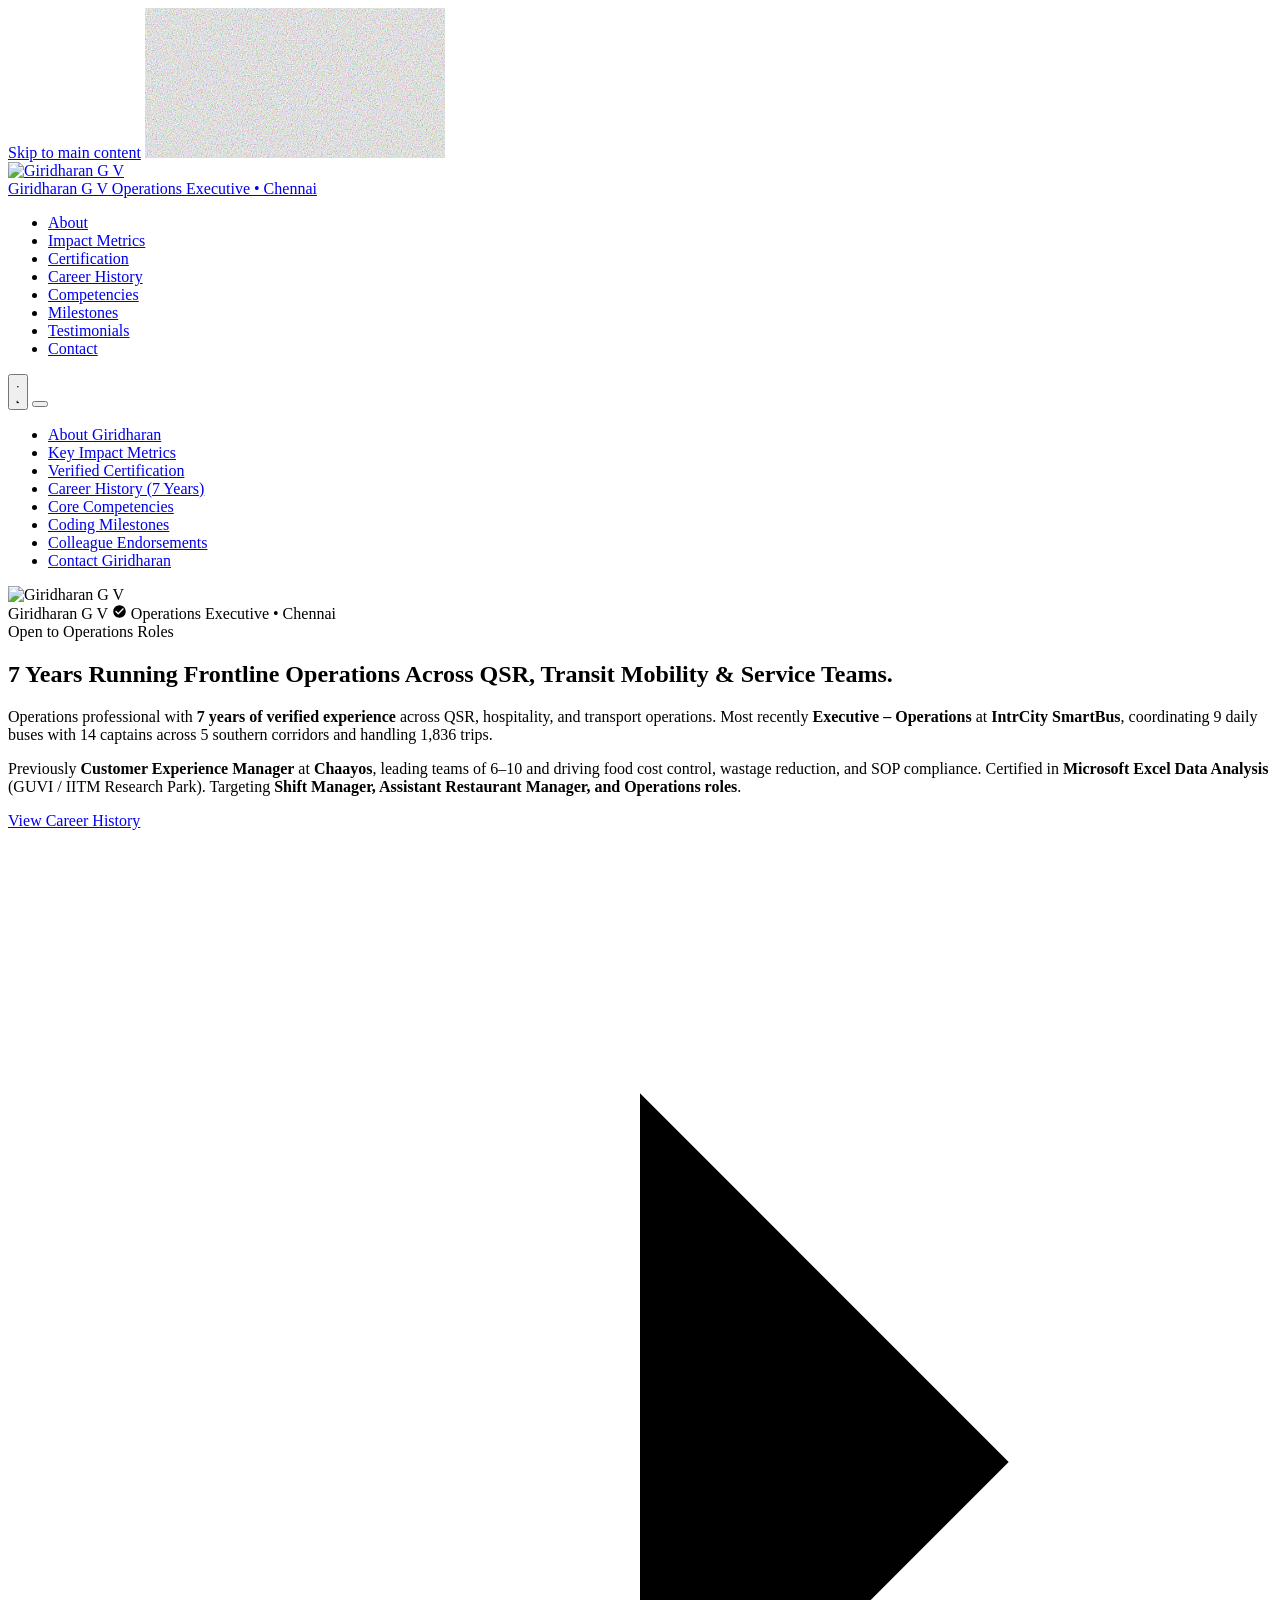
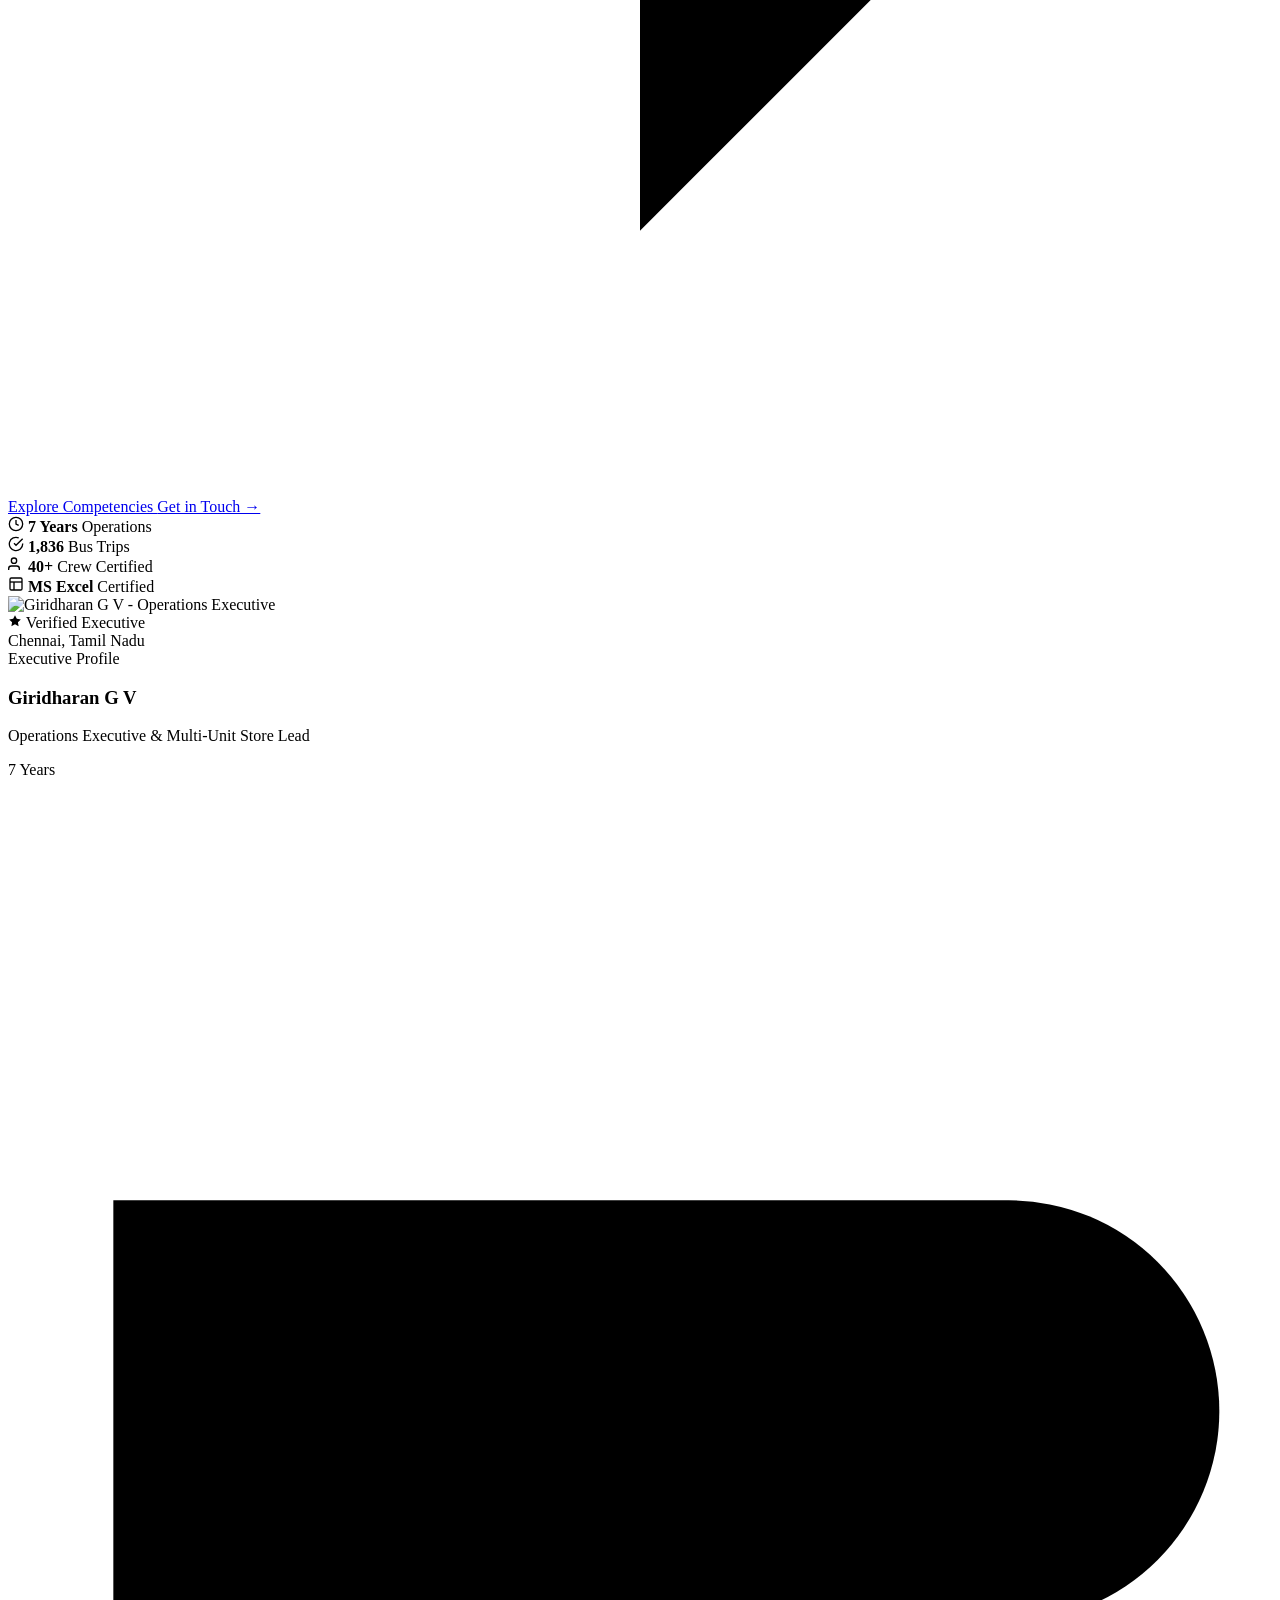
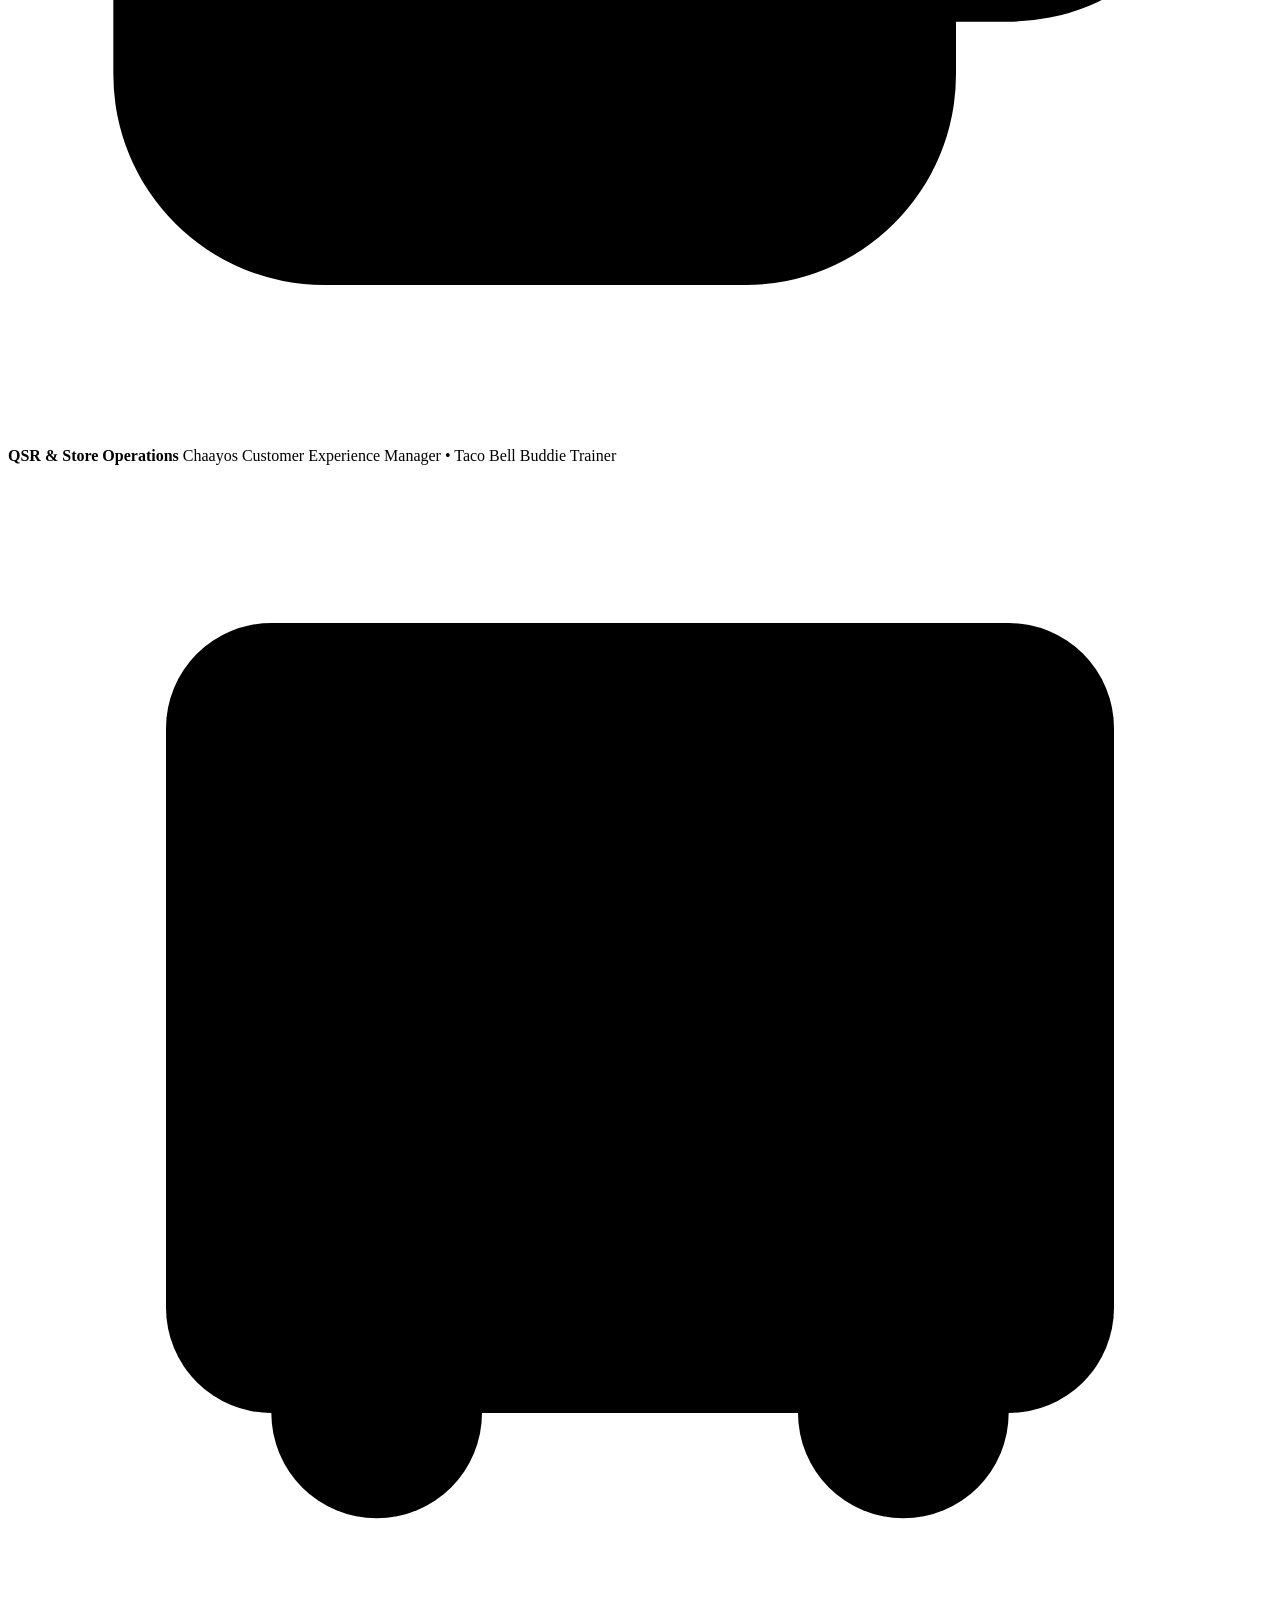
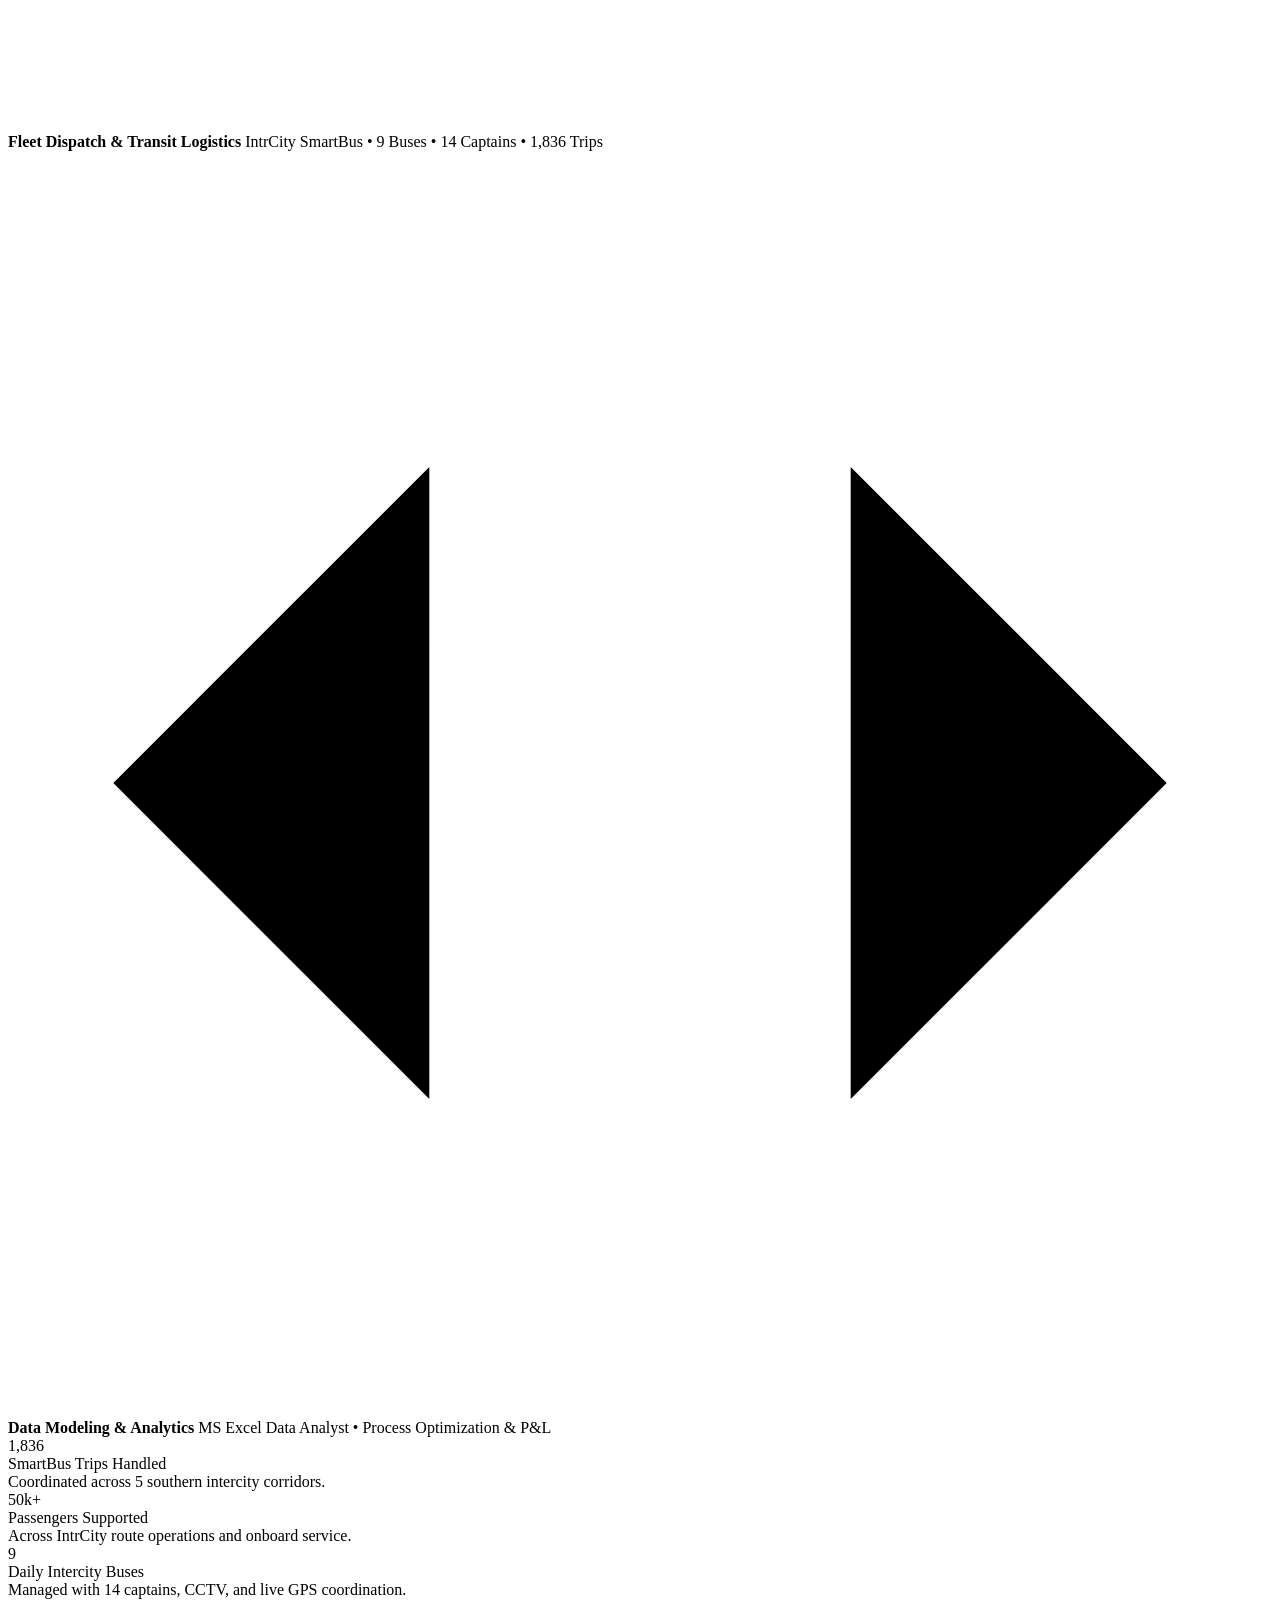
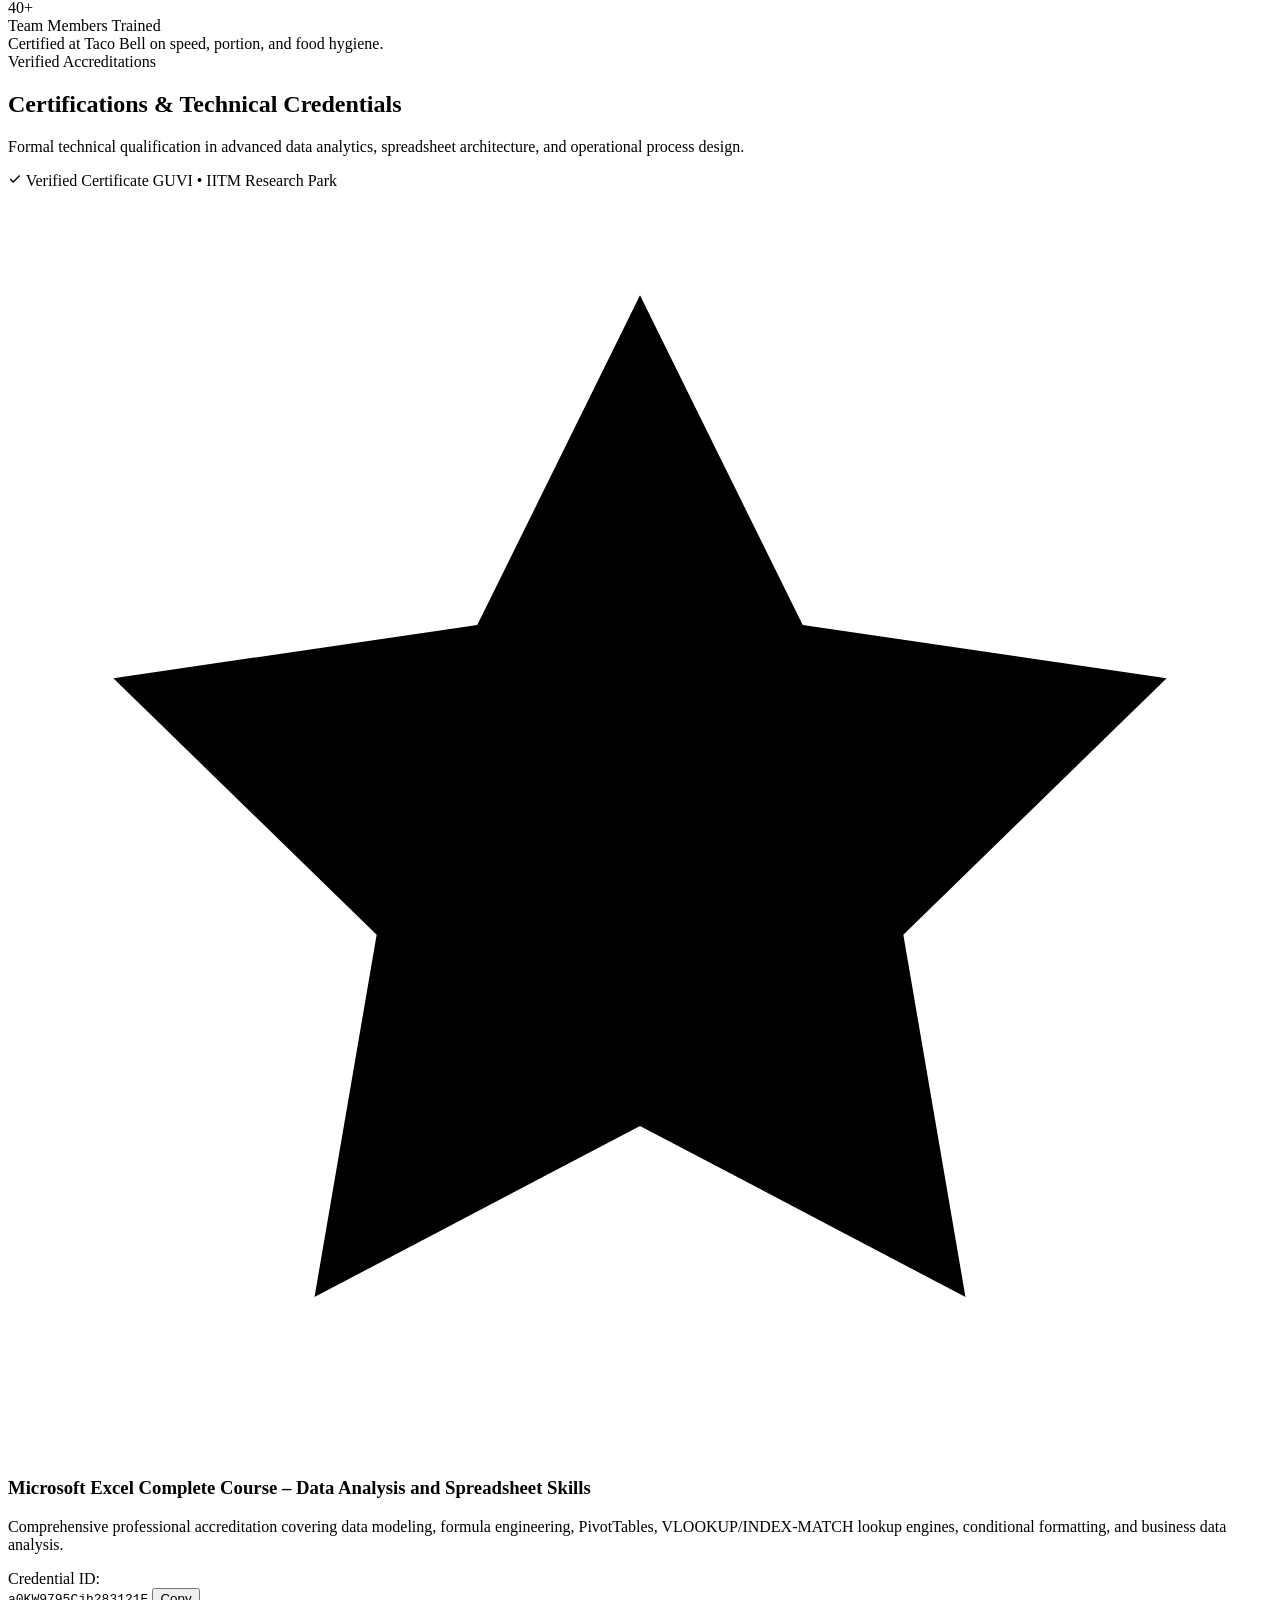
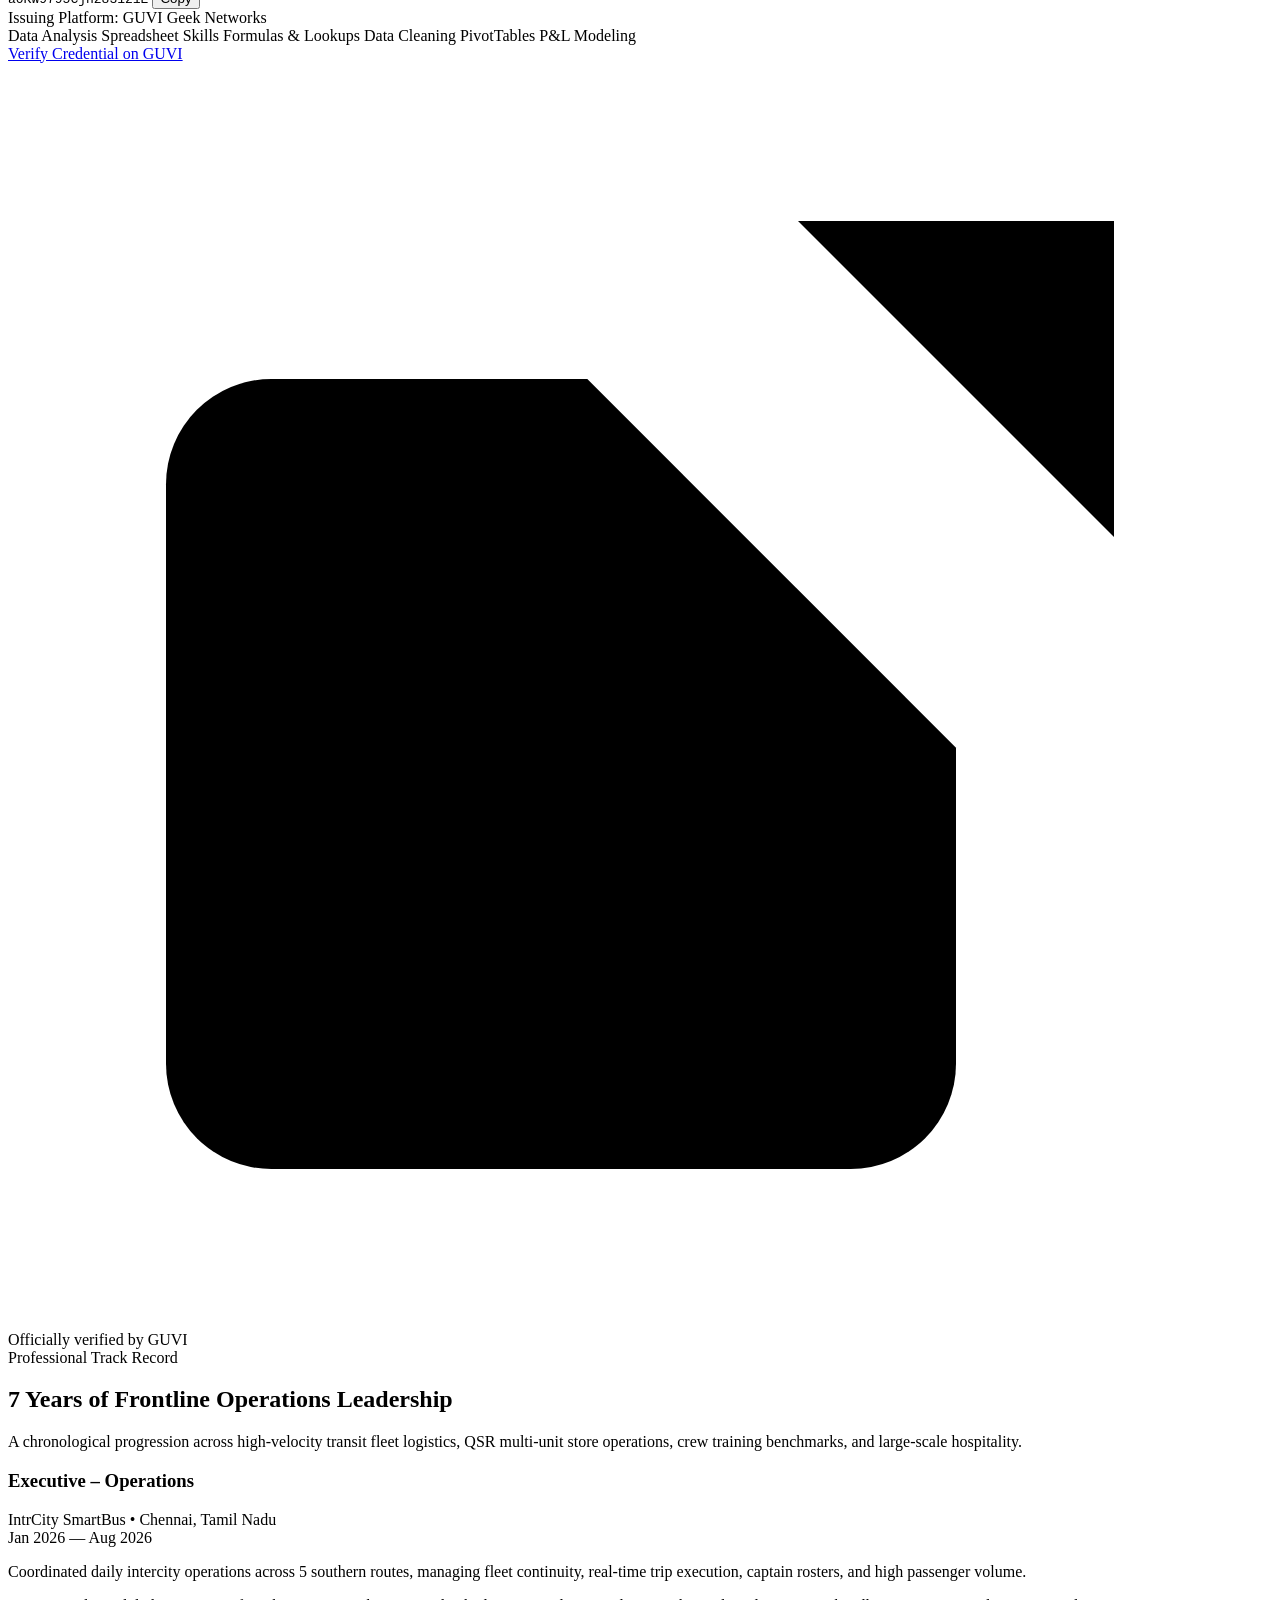
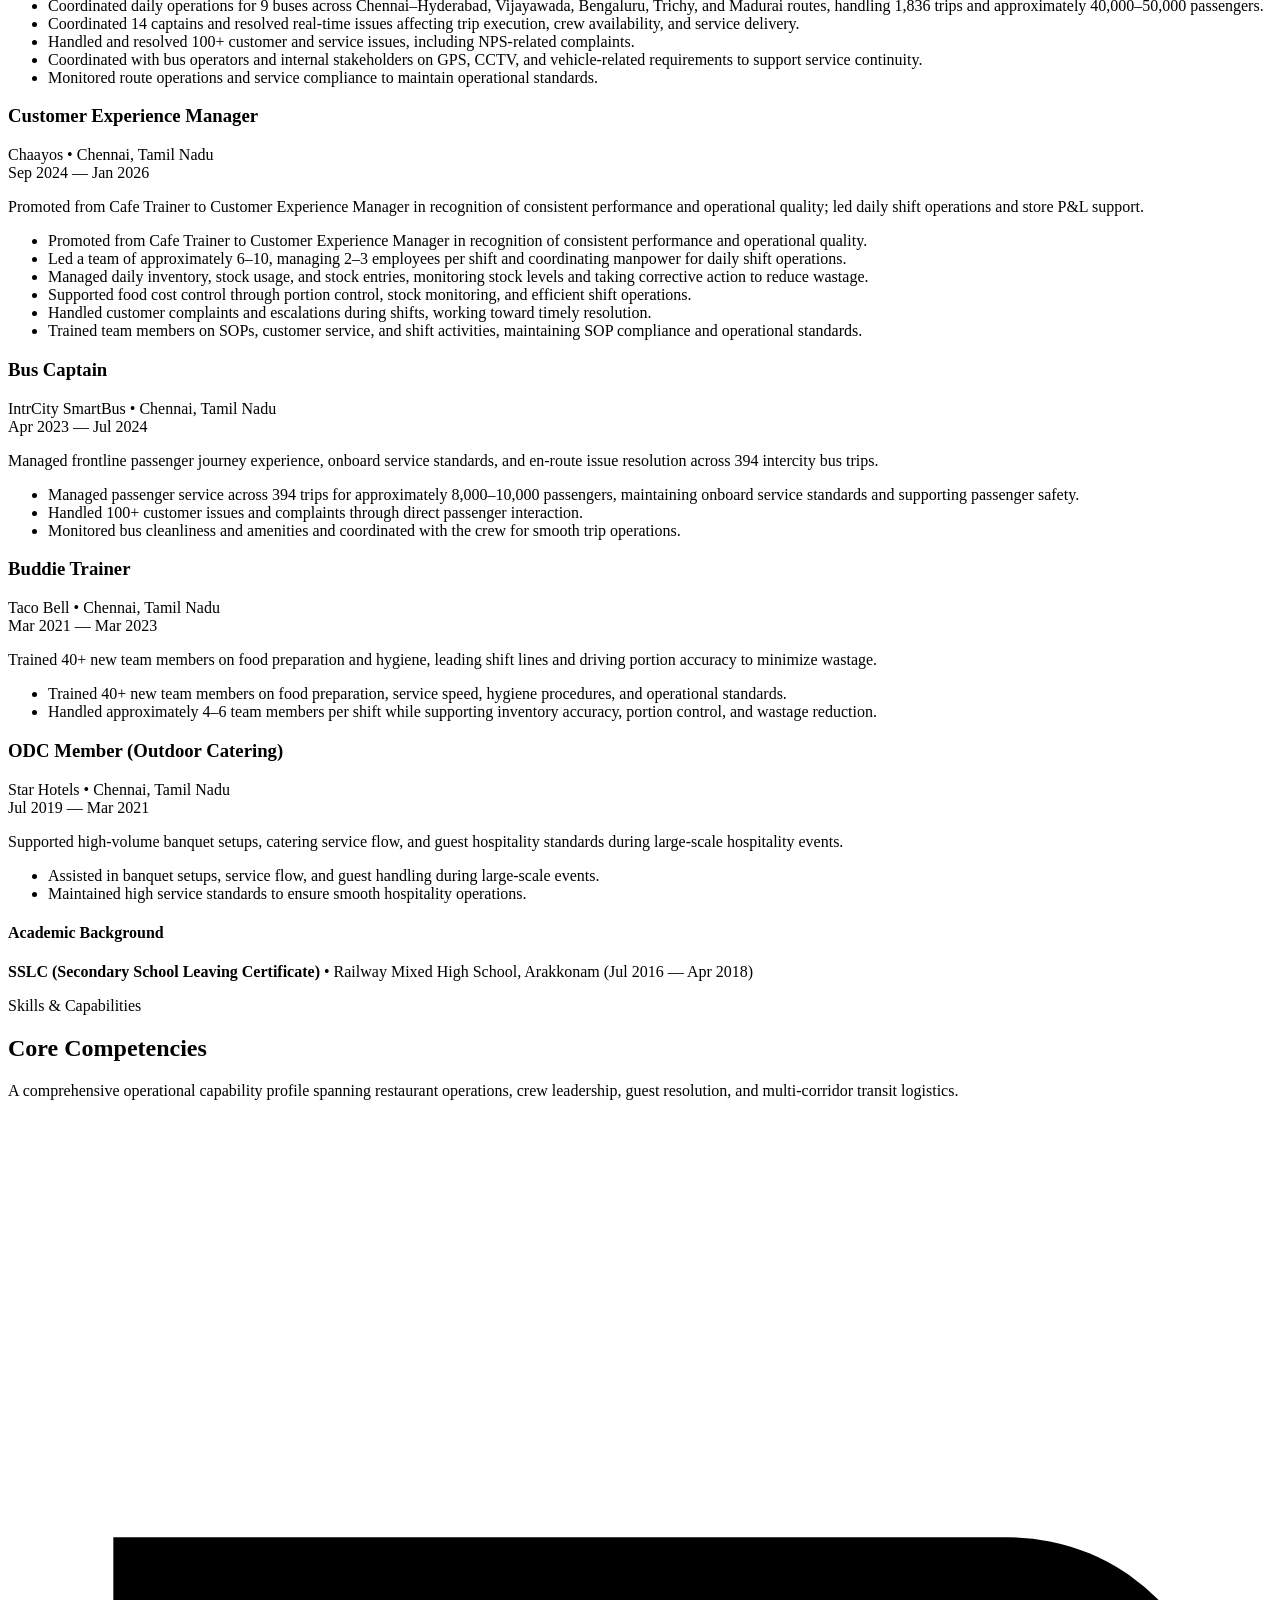
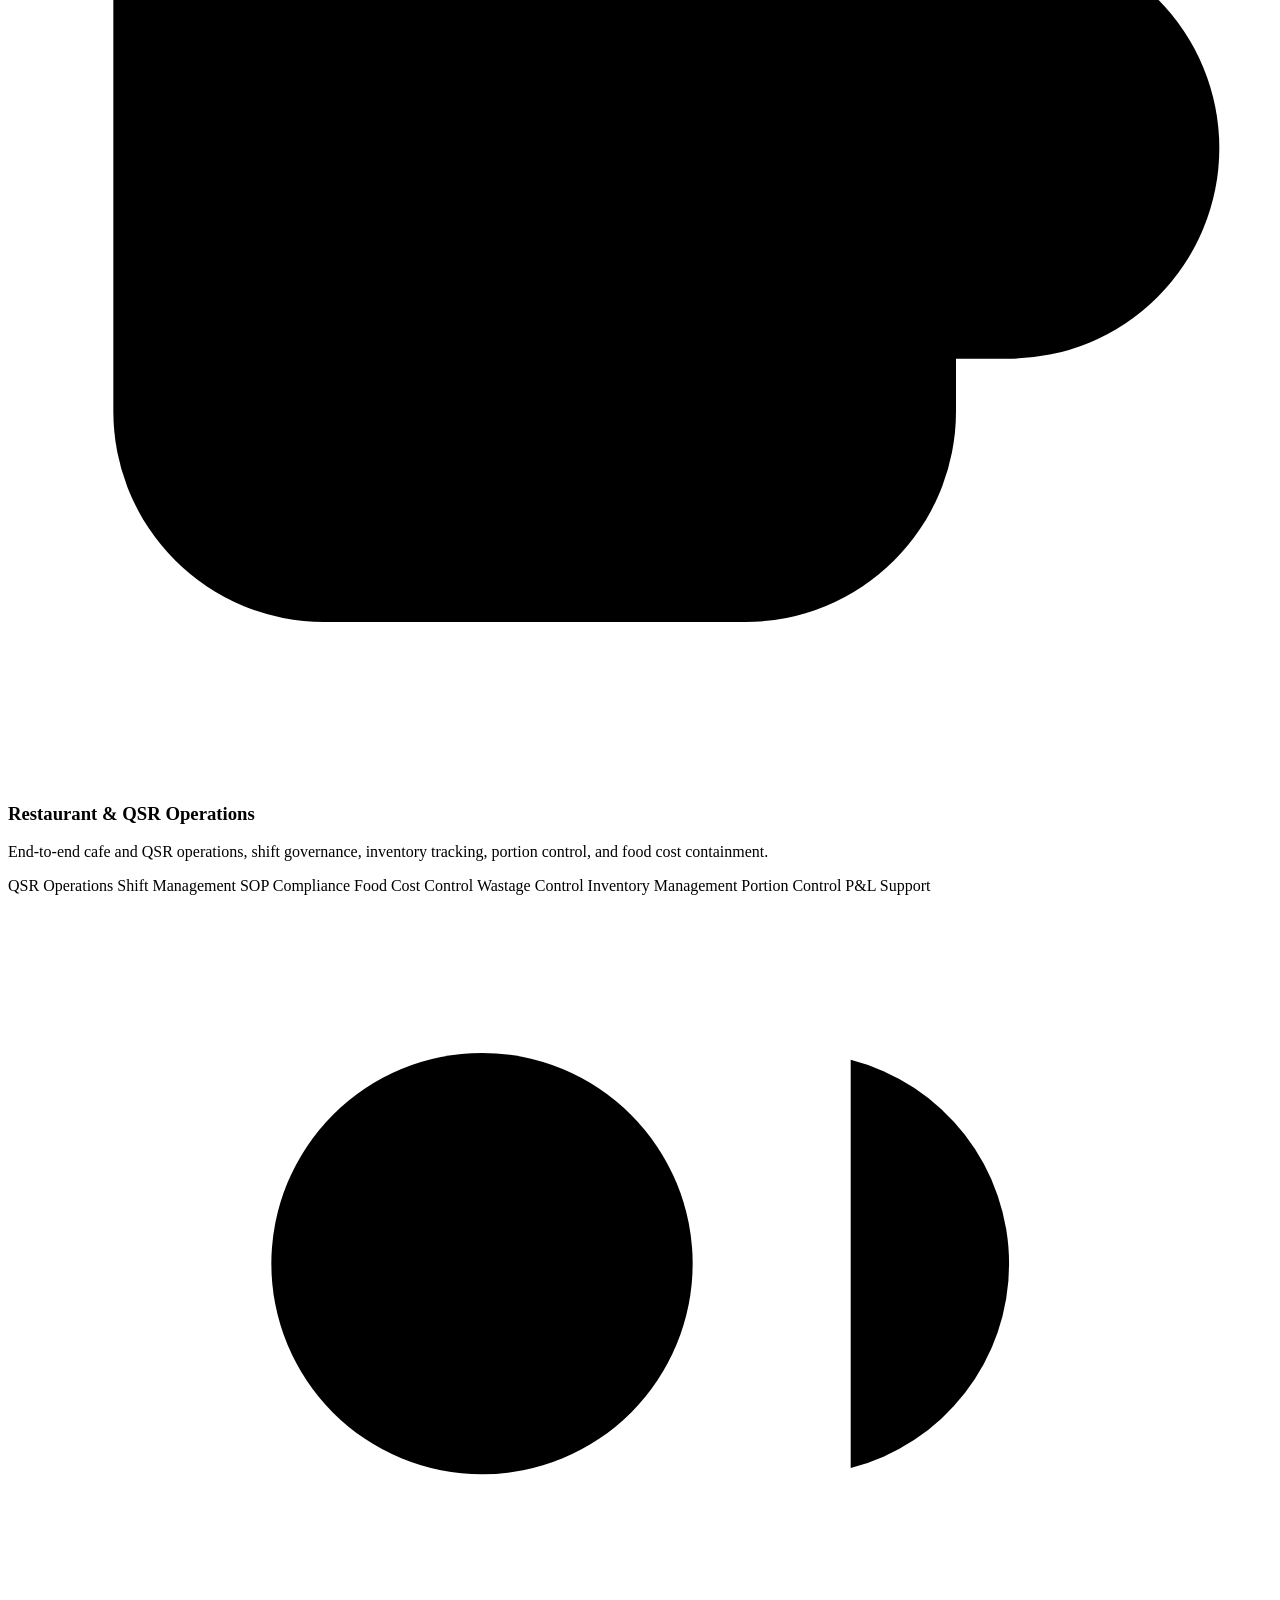
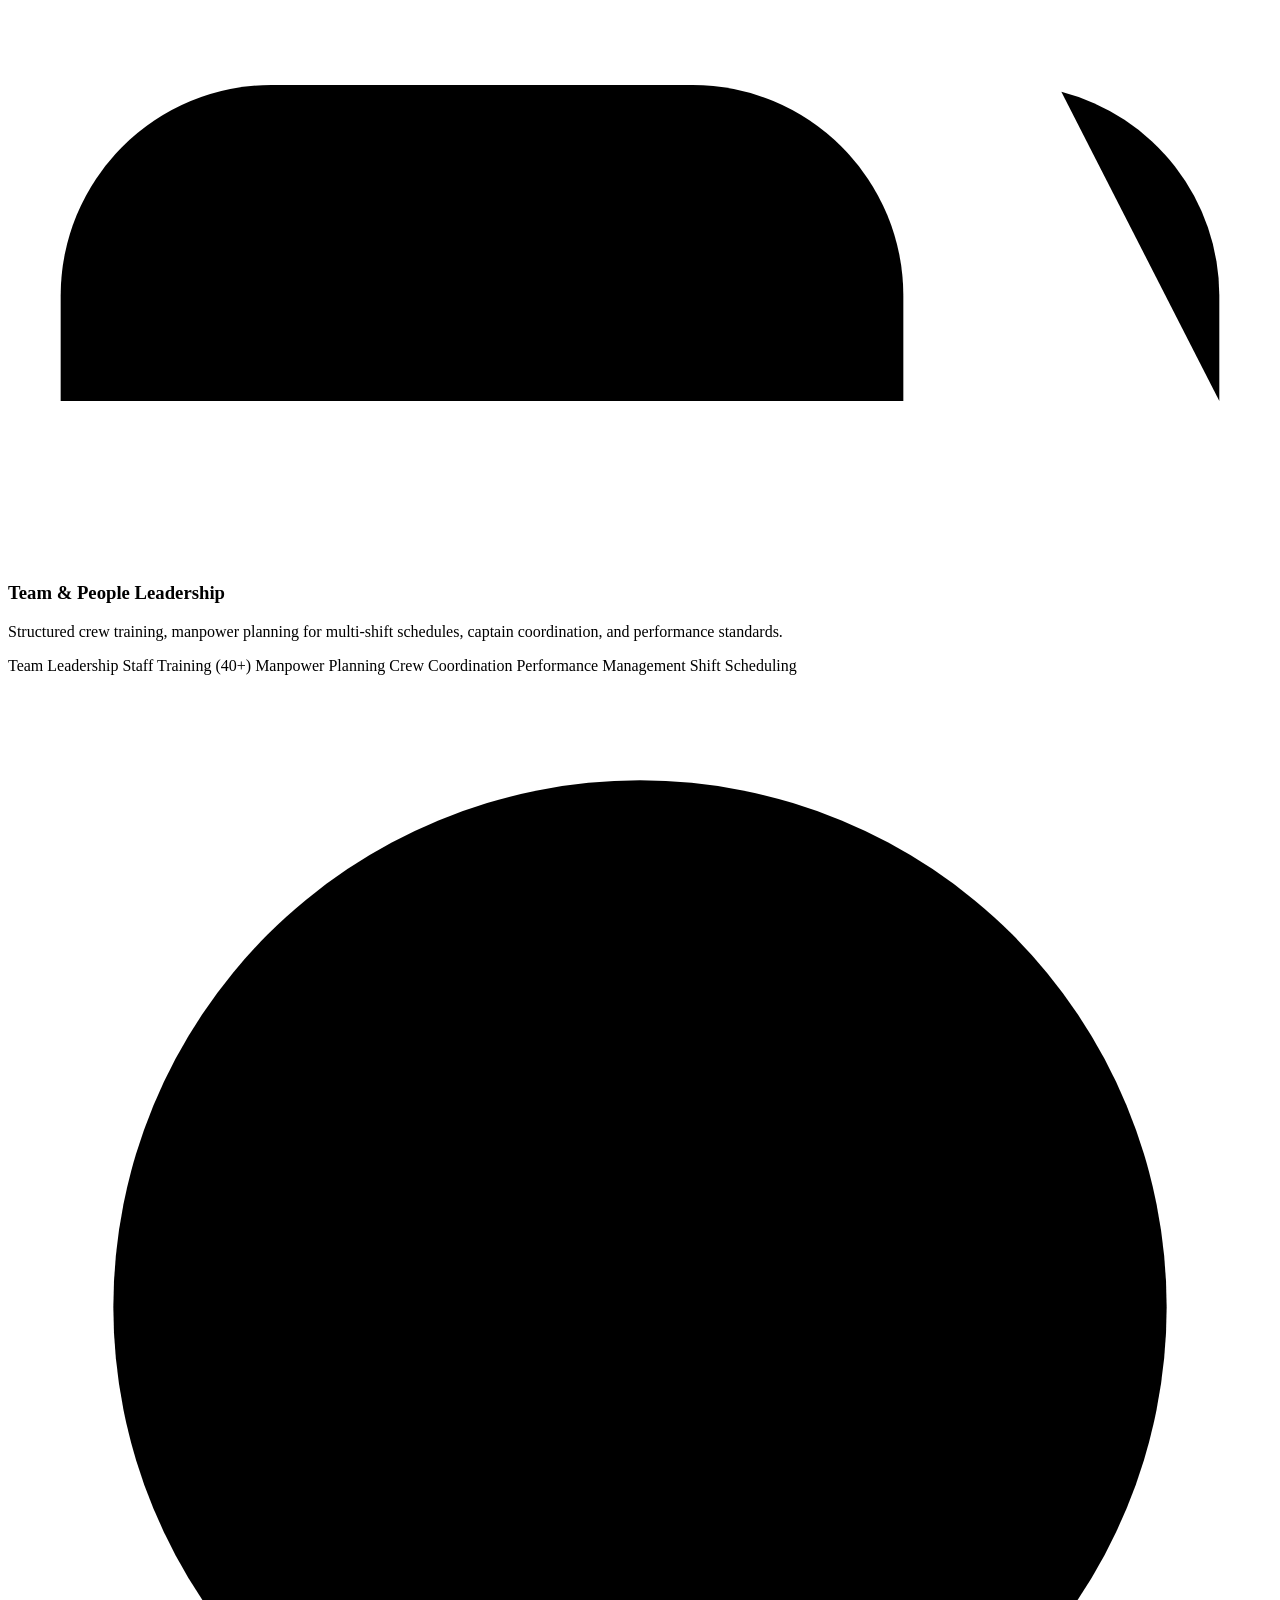
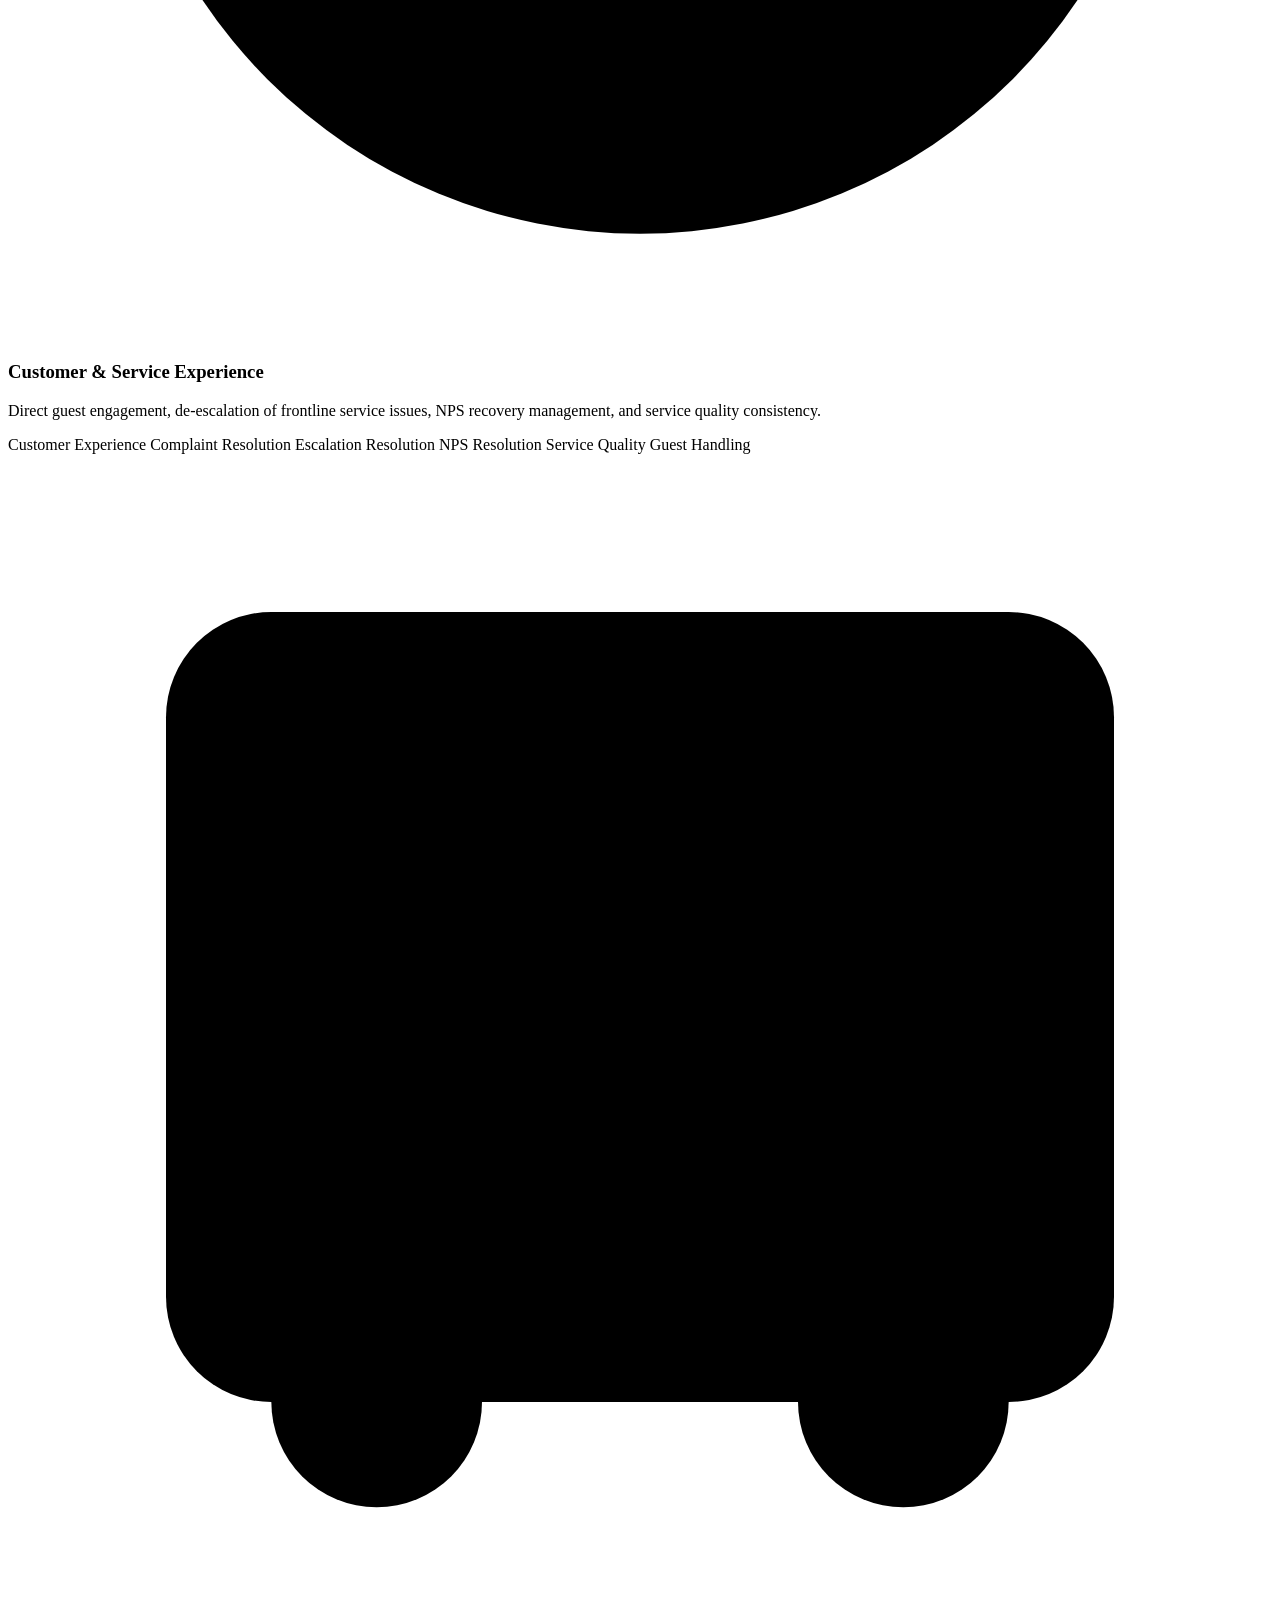
==== index.html @ 2d05b2a2 "Deploy index.html" ====
<!DOCTYPE html>
<html lang="en" data-theme="dark">
<head>
  <meta charset="UTF-8">
  <meta name="viewport" content="width=device-width, initial-scale=1.0, viewport-fit=cover">
  <meta name="description" content="Portfolio of Giridharan G V — Operations Executive in Chennai with 7 years of frontline operations leadership across QSR, transit mobility, and hospitality. Certified in Microsoft Excel Data Analysis.">
  <title>Giridharan G V | Operations Executive — QSR, Mobility & Service Operations</title>

  <!-- Favicon -->
  <link rel="icon" type="image/png" href="favicon.png">
  <link rel="shortcut icon" type="image/png" href="favicon.png">
  <link rel="apple-touch-icon" href="favicon.png">

  <!-- Typography: Cormorant Garamond for executive headings, Manrope for modern body -->
  <link rel="preconnect" href="https://fonts.googleapis.com">
  <link rel="preconnect" href="https://fonts.gstatic.com" crossorigin>
  <link href="https://fonts.googleapis.com/css2?family=Cormorant+Garamond:ital,wght@0,500;0,600;0,700;1,400;1,600&family=Manrope:wght@400;500;600;700&display=swap" rel="stylesheet">

  <!-- External Stylesheet -->
  <link rel="stylesheet" href="styles.css">
</head>
<body>

  <!-- Skip link for keyboard accessibility -->
  <a href="#main-content" class="skip-link">Skip to main content</a>

  <!-- Full-Screen Maintenance Overlay Board (Controlled live via Admin App) -->
  <div id="maintenanceOverlayBoard" class="maintenance-screen-overlay" style="display: none;" role="dialog" aria-modal="true">
    <div class="maintenance-screen-card">
      <div class="maintenance-screen-icon">
        <svg viewBox="0 0 24 24" style="width: 32px; height: 32px; stroke: currentColor; fill: none; stroke-width: 2;"><path d="M14.7 6.3a1 1 0 0 0 0 1.4l1.6 1.6a1 1 0 0 0 1.4 0l3.77-3.77a6 6 0 0 1-7.94 7.94l-6.91 6.91a2.12 2.12 0 0 1-3-3l6.91-6.91a6 6 0 0 1 7.94-7.94l-3.76 3.76z"/></svg>
      </div>
      <div>
        <span class="maintenance-screen-badge" id="maintOverlayBadge">Scheduled Architecture Upgrade</span>
        <h2 class="maintenance-screen-title" id="maintOverlayHeading">Portfolio Under Maintenance</h2>
        <p class="maintenance-screen-msg" id="maintOverlayMsg">
          We are currently deploying updated enterprise case studies and operational metrics. Service will resume shortly.
        </p>
        <div style="font-size: 0.85rem; color: var(--color-gold-bright); margin-bottom: 2rem;">
          Estimated Return: <strong id="maintOverlayTime">Returning shortly today</strong>
        </div>
        <div style="display: flex; gap: 0.75rem; justify-content: center; flex-wrap: wrap;">
          <a href="mailto:dharangiri144@gmail.com" class="btn btn-primary btn-sm">Direct Operations Email</a>
          
        </div>
      </div>
    </div>
  </div>

  <!-- Dynamic Maintenance Banner Strip (Controlled live via Admin App) -->
  <div id="maintenanceBannerStrip" class="maintenance-banner-strip" style="display: none;" role="alert">
    <span class="status-dot warning" style="width: 8px; height: 8px; border-radius: 50%; background: #fbbf24; display: inline-block;"></span>
    <span><strong id="maintBannerHeading">Notice:</strong> <span id="maintBannerMsg">Portfolio is undergoing scheduled architecture upgrades.</span> (<span id="maintBannerTime">Returning shortly</span>)</span>
  </div>

  <!-- Subtle Film Grain Texture Overlay -->
  <svg class="grain-overlay" aria-hidden="true" xmlns="http://www.w3.org/2000/svg">
    <filter id="noiseFilter">
      <feTurbulence type="fractalNoise" baseFrequency="0.8" numOctaves="3" stitchTiles="stitch" />
      <feColorMatrix type="matrix" values="1 0 0 0 0  0 1 0 0 0  0 0 1 0 0  0 0 0 1 0" />
    </filter>
    <rect width="100%" height="100%" filter="url(#noiseFilter)" />
  </svg>

  <!-- -------------------------------------------------------------
       STICKY HEADER WITH GLASSMORPHISM
       ------------------------------------------------------------- -->
  <header class="site-header" id="siteHeader">
    <div class="container">
      <a href="#hero" class="site-logo" aria-label="Giridharan G V - Home">
        <!-- Professional avatar in header -->
        <img src="images/giridharan.jpg" alt="Giridharan G V" class="logo-avatar" width="40" height="40">
        <div class="logo-text">
          <span class="logo-name">Giridharan G V</span>
          <span class="logo-role">Operations Executive • Chennai</span>
        </div>
      </a>

      <!-- Desktop Navigation: 6 Focused Sections -->
      <nav aria-label="Main Navigation">
        <ul class="nav-links">
          <li><a href="#about" class="nav-link">About</a></li>
          <li><a href="#numbers" class="nav-link">Impact Metrics</a></li>
          <li><a href="#certifications" class="nav-link">Certification</a></li>
          <li><a href="#experience" class="nav-link">Career History</a></li>
          <li><a href="#skills" class="nav-link">Competencies</a></li>
          <li id="navLinkMilestones"><a href="#coding-milestones" class="nav-link">Milestones</a></li>
          <li id="navLinkBuilds" style="display:none;"><a href="#builds" class="nav-link">Builds</a></li>
          <li id="navLinkTestimonials"><a href="#testimonials" class="nav-link">Testimonials</a></li>
          <li><a href="#contact" class="nav-link">Contact</a></li>
        </ul>
      </nav>

      <!-- Action items: Dark mode toggle & mobile menu -->
      <div class="header-actions">
        <!-- Theme Toggle Button -->
        <button type="button" class="theme-toggle-btn" id="themeToggleBtn" aria-label="Toggle dark/light theme" title="Toggle theme">
          <svg class="icon-sun" viewBox="0 0 24 24" aria-hidden="true">
            <circle cx="12" cy="12" r="5"></circle>
            <line x1="12" y1="1" x2="12" y2="3"></line>
            <line x1="12" y1="21" x2="12" y2="23"></line>
            <line x1="4.22" y1="4.22" x2="5.64" y2="5.64"></line>
            <line x1="18.36" y1="18.36" x2="19.78" y2="19.78"></line>
            <line x1="1" y1="12" x2="3" y2="12"></line>
            <line x1="21" y1="12" x2="23" y2="12"></line>
            <line x1="4.22" y1="19.78" x2="5.64" y2="18.36"></line>
            <line x1="18.36" y1="5.64" x2="19.78" y2="4.22"></line>
          </svg>
          <svg class="icon-moon" viewBox="0 0 24 24" aria-hidden="true">
            <path d="M21 12.79A9 9 0 1 1 11.21 3 7 7 0 0 0 21 12.79z"></path>
          </svg>
        </button>

        <!-- Mobile Menu Toggle Button -->
        <button type="button" class="mobile-menu-btn" id="mobileMenuBtn" aria-expanded="false" aria-controls="mobileNavDrawer" aria-label="Toggle navigation menu">
          <span></span>
          <span></span>
          <span></span>
        </button>
      </div>
    </div>

    <!-- Scroll Progress Indicator -->
    <div class="scroll-progress-track" aria-hidden="true">
      <div class="scroll-progress-bar" id="scrollProgressBar"></div>
    </div>
  </header>

  <!-- Mobile Drawer Menu -->
  <div class="mobile-nav-drawer" id="mobileNavDrawer" aria-hidden="true">
    <ul class="mobile-nav-list">
      <li><a href="#about" class="mobile-nav-link">About Giridharan</a></li>
      <li><a href="#numbers" class="mobile-nav-link">Key Impact Metrics</a></li>
      <li><a href="#certifications" class="mobile-nav-link">Verified Certification</a></li>
      <li><a href="#experience" class="mobile-nav-link">Career History (7 Years)</a></li>
      <li><a href="#skills" class="mobile-nav-link">Core Competencies</a></li>
      <li id="mobileNavLinkMilestones"><a href="#coding-milestones" class="mobile-nav-link">Coding Milestones</a></li>
      <li id="mobileNavLinkBuilds" style="display:none;"><a href="#builds" class="mobile-nav-link">Web &amp; SaaS Builds</a></li>
      <li id="mobileNavLinkTestimonials"><a href="#testimonials" class="mobile-nav-link">Colleague Endorsements</a></li>
      <li><a href="#contact" class="mobile-nav-link">Contact Giridharan</a></li>
    </ul>
  </div>

  <main id="main-content">

    <!-- -------------------------------------------------------------
         HERO SECTION: EXECUTIVE OBSIDIAN & CHAMPAGNE GOLD
         ------------------------------------------------------------- -->
    <section class="hero-section theme-dark-fixed" id="hero">
      <div class="container">
        <div class="hero-grid">

          <!-- Left column: Executive operator introduction -->
          <div class="hero-content" id="about">
            <div class="hero-badge-wrap">
              <div class="hero-profile-lockup">
                <!-- Professional portrait photo of Giridharan G V -->
                <img src="images/giridharan.jpg" alt="Giridharan G V" class="hero-avatar-img" width="52" height="52">
                <div class="hero-profile-meta">
                  <span class="hero-profile-name">
                    Giridharan G V
                    <svg width="15" height="15" viewBox="0 0 24 24" fill="var(--color-gold)" aria-hidden="true"><path d="M12 2C6.48 2 2 6.48 2 12s4.48 10 10 10 10-4.48 10-10S17.52 2 12 2zm-2 15l-5-5 1.41-1.41L10 14.17l7.59-7.59L19 8l-9 9z"/></svg>
                  </span>
                  <span class="hero-profile-role">Operations Executive • Chennai</span>
                </div>
                <div class="hero-profile-status">
                  <span class="status-dot"></span>
                  Open to Operations Roles
                </div>
              </div>
            </div>

            <div class="hero-headline-wrap">
              <h1 class="hero-headline">
                7 Years Running Frontline Operations Across <strong>QSR, Transit Mobility &amp; Service Teams</strong>.
              </h1>
            </div>

            <p class="hero-lead">
              Operations professional with <strong>7 years of verified experience</strong> across QSR, hospitality, and transport operations. Most recently <strong>Executive – Operations</strong> at <strong>IntrCity SmartBus</strong>, coordinating 9 daily buses with 14 captains across 5 southern corridors and handling 1,836 trips.
            </p>
            <p class="hero-lead-secondary">
              Previously <strong>Customer Experience Manager</strong> at <strong>Chaayos</strong>, leading teams of 6–10 and driving food cost control, wastage reduction, and SOP compliance. Certified in <strong>Microsoft Excel Data Analysis</strong> (GUVI / IITM Research Park). Targeting <strong>Shift Manager, Assistant Restaurant Manager, and Operations roles</strong>.
            </p>

            <div class="hero-actions">
              <a href="#experience" class="btn btn-primary">
                View Career History
                <svg viewBox="0 0 24 24" aria-hidden="true"><path d="M5 12h14M12 5l7 7-7 7"/></svg>
              </a>
              <a href="#skills" class="btn btn-outline-dark">
                Explore Competencies
              </a>
              <a href="#contact" class="btn btn-text-link">
                Get in Touch &rarr;
              </a>
            </div>

            <div class="hero-credentials-strip">
              <div class="cred-item">
                <svg width="16" height="16" viewBox="0 0 24 24" fill="none" stroke="currentColor" stroke-width="2" aria-hidden="true"><circle cx="12" cy="12" r="10"/><polyline points="12 6 12 12 16 14"/></svg>
                <span><strong>7 Years</strong> Operations</span>
              </div>
              <div class="cred-item">
                <svg width="16" height="16" viewBox="0 0 24 24" fill="none" stroke="currentColor" stroke-width="2" aria-hidden="true"><path d="M22 11.08V12a10 10 0 1 1-5.93-9.14"/><polyline points="22 4 12 14.01 9 11.01"/></svg>
                <span><strong>1,836</strong> Bus Trips</span>
              </div>
              <div class="cred-item">
                <svg width="16" height="16" viewBox="0 0 24 24" fill="none" stroke="currentColor" stroke-width="2" aria-hidden="true"><path d="M17 21v-2a4 4 0 0 0-4-4H5a4 4 0 0 0-4 4v2"/><circle cx="9" cy="7" r="4"/></svg>
                <span><strong>40+</strong> Crew Certified</span>
              </div>
              <div class="cred-item">
                <svg width="16" height="16" viewBox="0 0 24 24" fill="none" stroke="currentColor" stroke-width="2" aria-hidden="true"><rect x="3" y="3" width="18" height="18" rx="2" ry="2"/><line x1="3" y1="9" x2="21" y2="9"/><line x1="9" y1="21" x2="9" y2="9"/></svg>
                <span><strong>MS Excel</strong> Certified</span>
              </div>
            </div>
          </div>

          <!-- Right column: Framed Executive Portrait Card -->
          <div class="hero-portrait-frame">
            <div class="hero-portrait-card">
              <div class="portrait-photo-wrap">
                <!-- Professional portrait photo of Giridharan G V -->
                <img src="images/giridharan.jpg" alt="Giridharan G V - Operations Executive" class="hero-main-photo" width="460" height="540">
                <div class="portrait-gradient-overlay" aria-hidden="true"></div>
                <div class="portrait-floating-badge">
                  <svg width="14" height="14" viewBox="0 0 24 24" fill="currentColor" aria-hidden="true"><polygon points="12 2 15.09 8.26 22 9.27 17 14.14 18.18 21.02 12 17.77 5.82 21.02 7 14.14 2 9.27 8.91 8.26 12 2"/></svg>
                  Verified Executive
                </div>
                <div class="portrait-floating-location">
                  Chennai, Tamil Nadu
                </div>
              </div>

              <div class="portrait-info-block">
                <div class="portrait-info-header">
                  <div>
                    <span class="portrait-role-badge">Executive Profile</span>
                    <h3 class="portrait-name">Giridharan G V</h3>
                    <p class="portrait-sub">Operations Executive &amp; Multi-Unit Store Lead</p>
                  </div>
                  <div class="portrait-exp-badge">
                    <span class="exp-number">7</span>
                    <span class="exp-unit">Years</span>
                  </div>
                </div>

                <div class="portrait-quick-specs">
                  <div class="spec-row">
                    <span class="spec-icon">
                      <svg viewBox="0 0 24 24" aria-hidden="true"><path d="M18 8h1a4 4 0 0 1 0 8h-1"/><path d="M2 8h16v9a4 4 0 0 1-4 4H6a4 4 0 0 1-4-4V8z"/></svg>
                    </span>
                    <div class="spec-text">
                      <strong>QSR & Store Operations</strong>
                      <span>Chaayos Customer Experience Manager • Taco Bell Buddie Trainer</span>
                    </div>
                  </div>
                  <div class="spec-row">
                    <span class="spec-icon">
                      <svg viewBox="0 0 24 24" aria-hidden="true"><rect x="3" y="3" width="18" height="15" rx="2"/><circle cx="7" cy="18" r="2"/><circle cx="17" cy="18" r="2"/></svg>
                    </span>
                    <div class="spec-text">
                      <strong>Fleet Dispatch &amp; Transit Logistics</strong>
                      <span>IntrCity SmartBus • 9 Buses • 14 Captains • 1,836 Trips</span>
                    </div>
                  </div>
                  <div class="spec-row">
                    <span class="spec-icon">
                      <svg viewBox="0 0 24 24" aria-hidden="true"><polyline points="16 18 22 12 16 6"/><polyline points="8 6 2 12 8 18"/></svg>
                    </span>
                    <div class="spec-text">
                      <strong>Data Modeling &amp; Analytics</strong>
                      <span>MS Excel Data Analyst • Process Optimization &amp; P&amp;L</span>
                    </div>
                  </div>
                </div>
              </div>
            </div>
          </div>

        </div>
      </div>
    </section>

    <!-- Animated Section Divider -->
    <div class="divider-line" data-reveal-divider></div>

    <!-- -------------------------------------------------------------
         KEY IMPACT METRICS
         ------------------------------------------------------------- -->
    <section class="section-compact numbers-section" id="numbers" aria-label="Key Performance Indicators">
      <div class="container">
        <div class="numbers-grid">
          <div class="metric-card reveal stagger-1">
            <div class="metric-number">1,836</div>
            <div class="metric-label">SmartBus Trips Handled</div>
            <div class="metric-sub">Coordinated across 5 southern intercity corridors.</div>
          </div>

          <div class="metric-card reveal stagger-2">
            <div class="metric-number">50k<span>+</span></div>
            <div class="metric-label">Passengers Supported</div>
            <div class="metric-sub">Across IntrCity route operations and onboard service.</div>
          </div>

          <div class="metric-card reveal stagger-3">
            <div class="metric-number">9</div>
            <div class="metric-label">Daily Intercity Buses</div>
            <div class="metric-sub">Managed with 14 captains, CCTV, and live GPS coordination.</div>
          </div>

          <div class="metric-card reveal stagger-4">
            <div class="metric-number">40<span>+</span></div>
            <div class="metric-label">Team Members Trained</div>
            <div class="metric-sub">Certified at Taco Bell on speed, portion, and food hygiene.</div>
          </div>
        </div>
      </div>
    </section>

    <!-- Animated Section Divider -->
    <div class="divider-line" data-reveal-divider></div>

    <!-- -------------------------------------------------------------
         CERTIFICATIONS SECTION
         ------------------------------------------------------------- -->
    <section class="section" id="certifications">
      <div class="container">
        <div class="reveal">
          <span class="section-eyebrow">Verified Accreditations</span>
          <h2 class="section-title">Certifications &amp; Technical Credentials</h2>
          <p class="section-intro">
            Formal technical qualification in advanced data analytics, spreadsheet architecture, and operational process design.
          </p>
        </div>

        <div class="cert-grid">
          <div class="cert-card reveal stagger-1">
            <div class="cert-card-header">
              <div class="cert-badge-row">
                <span class="cert-status-badge">
                  <svg width="14" height="14" viewBox="0 0 24 24" fill="none" stroke="currentColor" stroke-width="2.5" aria-hidden="true"><polyline points="20 6 9 17 4 12"/></svg>
                  Verified Certificate
                </span>
                <span class="cert-issuer-badge">GUVI • IITM Research Park</span>
              </div>
              <div class="cert-icon-wrap" aria-hidden="true">
                <svg viewBox="0 0 24 24"><path d="M12 2l3.09 6.26L22 9.27l-5 4.87 1.18 6.88L12 17.77l-6.18 3.25L7 14.14 2 9.27l6.91-1.01L12 2z"/></svg>
              </div>
            </div>

            <div class="cert-card-body">
              <h3 class="cert-title">Microsoft Excel Complete Course – Data Analysis and Spreadsheet Skills</h3>
              <p class="cert-desc">
                Comprehensive professional accreditation covering data modeling, formula engineering, PivotTables, VLOOKUP/INDEX-MATCH lookup engines, conditional formatting, and business data analysis.
              </p>

              <div class="cert-meta-group">
                <div class="cert-meta-item">
                  <span class="meta-label">Credential ID:</span>
                  <div class="cert-id-badge">
                    <code id="credIdCode">a0KW9795Cjh283121E</code>
                    <button type="button" class="copy-id-btn" id="copyCredIdBtn" aria-label="Copy Credential ID">Copy</button>
                  </div>
                </div>
                <div class="cert-meta-item">
                  <span class="meta-label">Issuing Platform:</span>
                  <span class="meta-value">GUVI Geek Networks</span>
                </div>
              </div>

              <div class="cert-skills-strip">
                <span class="chip">Data Analysis</span>
                <span class="chip">Spreadsheet Skills</span>
                <span class="chip">Formulas &amp; Lookups</span>
                <span class="chip">Data Cleaning</span>
                <span class="chip">PivotTables</span>
                <span class="chip">P&amp;L Modeling</span>
              </div>
            </div>

            <div class="cert-card-footer">
              <a href="https://www.guvi.in/share-certificate/a0KW9795Cjh283121E" target="_blank" rel="noopener noreferrer" class="btn btn-primary cert-verify-btn">
                Verify Credential on GUVI
                <svg viewBox="0 0 24 24" aria-hidden="true"><path d="M18 13v6a2 2 0 0 1-2 2H5a2 2 0 0 1-2-2V8a2 2 0 0 1 2-2h6"/><polyline points="15 3 21 3 21 9"/><line x1="10" y1="14" x2="21" y2="3"/></svg>
              </a>
              <span class="cert-auth-note">Officially verified by GUVI</span>
            </div>
          </div>
        </div>
      </div>
    </section>

    <!-- Animated Section Divider -->
    <div class="divider-line" data-reveal-divider></div>

    <!-- -------------------------------------------------------------
         CAREER HISTORY (7 Years Frontline Operations)
         ------------------------------------------------------------- -->
    <section class="section" id="experience">
      <div class="container">
        <div class="reveal">
          <span class="section-eyebrow">Professional Track Record</span>
          <h2 class="section-title">7 Years of Frontline Operations Leadership</h2>
          <p class="section-intro">
            A chronological progression across high-velocity transit fleet logistics, QSR multi-unit store operations, crew training benchmarks, and large-scale hospitality.
          </p>
        </div>

        <div class="timeline">

          <!-- ROLE 1: IntrCity SmartBus Executive -->
          <div class="timeline-item reveal">
            <div class="timeline-dot"></div>
            <div class="timeline-card">
              <div class="timeline-header">
                <div>
                  <h3 class="timeline-role">Executive – Operations</h3>
                  <div class="timeline-company">IntrCity SmartBus • Chennai, Tamil Nadu</div>
                </div>
                <span class="timeline-period">Jan 2026 — Aug 2026</span>
              </div>
              <p class="timeline-summary">
                Coordinated daily intercity operations across 5 southern routes, managing fleet continuity, real-time trip execution, captain rosters, and high passenger volume.
              </p>
              <ul class="timeline-bullets">
                <li>Coordinated daily operations for 9 buses across Chennai–Hyderabad, Vijayawada, Bengaluru, Trichy, and Madurai routes, handling 1,836 trips and approximately 40,000–50,000 passengers.</li>
                <li>Coordinated 14 captains and resolved real-time issues affecting trip execution, crew availability, and service delivery.</li>
                <li>Handled and resolved 100+ customer and service issues, including NPS-related complaints.</li>
                <li>Coordinated with bus operators and internal stakeholders on GPS, CCTV, and vehicle-related requirements to support service continuity.</li>
                <li>Monitored route operations and service compliance to maintain operational standards.</li>
              </ul>
            </div>
          </div>

          <!-- ROLE 2: Chaayos Customer Experience Manager -->
          <div class="timeline-item reveal">
            <div class="timeline-dot"></div>
            <div class="timeline-card">
              <div class="timeline-header">
                <div>
                  <h3 class="timeline-role">Customer Experience Manager</h3>
                  <div class="timeline-company">Chaayos • Chennai, Tamil Nadu</div>
                </div>
                <span class="timeline-period">Sep 2024 — Jan 2026</span>
              </div>
              <p class="timeline-summary">
                Promoted from Cafe Trainer to Customer Experience Manager in recognition of consistent performance and operational quality; led daily shift operations and store P&amp;L support.
              </p>
              <ul class="timeline-bullets">
                <li>Promoted from Cafe Trainer to Customer Experience Manager in recognition of consistent performance and operational quality.</li>
                <li>Led a team of approximately 6–10, managing 2–3 employees per shift and coordinating manpower for daily shift operations.</li>
                <li>Managed daily inventory, stock usage, and stock entries, monitoring stock levels and taking corrective action to reduce wastage.</li>
                <li>Supported food cost control through portion control, stock monitoring, and efficient shift operations.</li>
                <li>Handled customer complaints and escalations during shifts, working toward timely resolution.</li>
                <li>Trained team members on SOPs, customer service, and shift activities, maintaining SOP compliance and operational standards.</li>
              </ul>
            </div>
          </div>

          <!-- ROLE 3: IntrCity SmartBus Bus Captain -->
          <div class="timeline-item reveal">
            <div class="timeline-dot"></div>
            <div class="timeline-card">
              <div class="timeline-header">
                <div>
                  <h3 class="timeline-role">Bus Captain</h3>
                  <div class="timeline-company">IntrCity SmartBus • Chennai, Tamil Nadu</div>
                </div>
                <span class="timeline-period">Apr 2023 — Jul 2024</span>
              </div>
              <p class="timeline-summary">
                Managed frontline passenger journey experience, onboard service standards, and en-route issue resolution across 394 intercity bus trips.
              </p>
              <ul class="timeline-bullets">
                <li>Managed passenger service across 394 trips for approximately 8,000–10,000 passengers, maintaining onboard service standards and supporting passenger safety.</li>
                <li>Handled 100+ customer issues and complaints through direct passenger interaction.</li>
                <li>Monitored bus cleanliness and amenities and coordinated with the crew for smooth trip operations.</li>
              </ul>
            </div>
          </div>

          <!-- ROLE 4: Taco Bell Buddie Trainer -->
          <div class="timeline-item reveal">
            <div class="timeline-dot"></div>
            <div class="timeline-card">
              <div class="timeline-header">
                <div>
                  <h3 class="timeline-role">Buddie Trainer</h3>
                  <div class="timeline-company">Taco Bell • Chennai, Tamil Nadu</div>
                </div>
                <span class="timeline-period">Mar 2021 — Mar 2023</span>
              </div>
              <p class="timeline-summary">
                Trained 40+ new team members on food preparation and hygiene, leading shift lines and driving portion accuracy to minimize wastage.
              </p>
              <ul class="timeline-bullets">
                <li>Trained 40+ new team members on food preparation, service speed, hygiene procedures, and operational standards.</li>
                <li>Handled approximately 4–6 team members per shift while supporting inventory accuracy, portion control, and wastage reduction.</li>
              </ul>
            </div>
          </div>

          <!-- ROLE 5: Star Hotels ODC Member -->
          <div class="timeline-item reveal">
            <div class="timeline-dot"></div>
            <div class="timeline-card">
              <div class="timeline-header">
                <div>
                  <h3 class="timeline-role">ODC Member (Outdoor Catering)</h3>
                  <div class="timeline-company">Star Hotels • Chennai, Tamil Nadu</div>
                </div>
                <span class="timeline-period">Jul 2019 — Mar 2021</span>
              </div>
              <p class="timeline-summary">
                Supported high-volume banquet setups, catering service flow, and guest hospitality standards during large-scale hospitality events.
              </p>
              <ul class="timeline-bullets">
                <li>Assisted in banquet setups, service flow, and guest handling during large-scale events.</li>
                <li>Maintained high service standards to ensure smooth hospitality operations.</li>
              </ul>
            </div>
          </div>

        </div>

        <!-- Education Credentials -->
        <div class="education-box reveal">
          <h4>Academic Background</h4>
          <p><strong>SSLC (Secondary School Leaving Certificate)</strong> • Railway Mixed High School, Arakkonam (Jul 2016 — Apr 2018)</p>
        </div>

      </div>
    </section>

    <!-- Animated Section Divider -->
    <div class="divider-line" data-reveal-divider></div>

    <!-- -------------------------------------------------------------
         CORE COMPETENCIES & OPERATIONAL SKILLS
         ------------------------------------------------------------- -->
    <section class="section" id="skills">
      <div class="container">
        <div class="reveal">
          <span class="section-eyebrow">Skills &amp; Capabilities</span>
          <h2 class="section-title">Core Competencies</h2>
          <p class="section-intro">
            A comprehensive operational capability profile spanning restaurant operations, crew leadership, guest resolution, and multi-corridor transit logistics.
          </p>
        </div>

        <div class="skills-grid">

          <div class="skill-card reveal stagger-1">
            <div class="skill-icon" aria-hidden="true">
              <svg viewBox="0 0 24 24"><path d="M18 8h1a4 4 0 0 1 0 8h-1"/><path d="M2 8h16v9a4 4 0 0 1-4 4H6a4 4 0 0 1-4-4V8z"/></svg>
            </div>
            <h3>Restaurant &amp; QSR Operations</h3>
            <p>End-to-end cafe and QSR operations, shift governance, inventory tracking, portion control, and food cost containment.</p>
            <div class="skill-chips">
              <span class="chip">QSR Operations</span>
              <span class="chip">Shift Management</span>
              <span class="chip">SOP Compliance</span>
              <span class="chip">Food Cost Control</span>
              <span class="chip">Wastage Control</span>
              <span class="chip">Inventory Management</span>
              <span class="chip">Portion Control</span>
              <span class="chip">P&amp;L Support</span>
            </div>
          </div>

          <div class="skill-card reveal stagger-2">
            <div class="skill-icon" aria-hidden="true">
              <svg viewBox="0 0 24 24"><path d="M17 21v-2a4 4 0 0 0-4-4H5a4 4 0 0 0-4 4v2"/><circle cx="9" cy="7" r="4"/><path d="M23 21v-2a4 4 0 0 0-3-3.87"/><path d="M16 3.13a4 4 0 0 1 0 7.75"/></svg>
            </div>
            <h3>Team &amp; People Leadership</h3>
            <p>Structured crew training, manpower planning for multi-shift schedules, captain coordination, and performance standards.</p>
            <div class="skill-chips">
              <span class="chip">Team Leadership</span>
              <span class="chip">Staff Training (40+)</span>
              <span class="chip">Manpower Planning</span>
              <span class="chip">Crew Coordination</span>
              <span class="chip">Performance Management</span>
              <span class="chip">Shift Scheduling</span>
            </div>
          </div>

          <div class="skill-card reveal stagger-3">
            <div class="skill-icon" aria-hidden="true">
              <svg viewBox="0 0 24 24"><circle cx="12" cy="12" r="10"/><path d="M8 14s1.5 2 4 2 4-2 4-2"/><line x1="9" y1="9" x2="9.01" y2="9"/><line x1="15" y1="9" x2="15.01" y2="9"/></svg>
            </div>
            <h3>Customer &amp; Service Experience</h3>
            <p>Direct guest engagement, de-escalation of frontline service issues, NPS recovery management, and service quality consistency.</p>
            <div class="skill-chips">
              <span class="chip">Customer Experience</span>
              <span class="chip">Complaint Resolution</span>
              <span class="chip">Escalation Resolution</span>
              <span class="chip">NPS Resolution</span>
              <span class="chip">Service Quality</span>
              <span class="chip">Guest Handling</span>
            </div>
          </div>

          <div class="skill-card reveal stagger-4">
            <div class="skill-icon" aria-hidden="true">
              <svg viewBox="0 0 24 24"><rect x="3" y="3" width="18" height="15" rx="2"/><circle cx="7" cy="18" r="2"/><circle cx="17" cy="18" r="2"/></svg>
            </div>
            <h3>Route Operations &amp; Analytics</h3>
            <p>Territory route execution, GPS/CCTV vehicle monitoring, operator coordination, operational compliance, and Excel analysis.</p>
            <div class="skill-chips">
              <span class="chip">Territory &amp; Route Ops</span>
              <span class="chip">Operator Coordination</span>
              <span class="chip">GPS &amp; CCTV Coordination</span>
              <span class="chip">Operational Compliance</span>
              <span class="chip">Real-Time Issue Resolution</span>
              <span class="chip">MS Excel Certified</span>
            </div>
          </div>

        </div>
      </div>
    </section>

    <!-- Animated Section Divider -->
    <div class="divider-line" data-reveal-divider id="dividerMilestones"></div>

    <!-- -------------------------------------------------------------
         OPTIONAL SECTION 1: CODING MILESTONES & ALGORITHMS (LEETCODE)
         Controlled via Admin App (Toggle on/off, update counts live)
         ------------------------------------------------------------- -->
    <section class="section" id="coding-milestones">
      <div class="container">
        <div class="reveal">
          <span class="section-eyebrow" id="milestonesBadge">Technical Rigor &amp; Problem Solving</span>
          <h2 class="section-title" id="milestonesTitle">Coding Milestones &amp; Algorithms</h2>
          <p class="section-intro" id="milestonesSubtitle">
            Frontline operations intuition backed by algorithmic thinking, data structures, and continuous technical practice.
          </p>
        </div>

        <!-- Metrics Grid (LeetCode, Sprints, Data Structures) -->
        <div class="milestones-grid" id="milestonesStatsGrid">
          <!-- Dynamically populated from portfolio-bridge.js -->
        </div>

        <!-- Hackathons & Prototype Builds Showcase -->
        <div style="margin-top: 3.5rem;">
          <div class="reveal">
            <span class="section-eyebrow">Rapid Engineering Sprints</span>
            <h3 style="font-family: var(--font-heading); font-size: 1.75rem; color: var(--color-text); margin: 0 0 0.5rem 0;">Hackathons &amp; Prototype Builds</h3>
            <p style="font-size: 0.875rem; color: var(--color-text-muted); margin-bottom: 1.5rem;">Intensive 24–48 hour prototype builds solving operational logistics and systems friction.</p>
          </div>
          <div class="hackathon-cards-grid" id="hackathonsGrid">
            <!-- Dynamically populated from portfolio-bridge.js -->
          </div>
        </div>
      </div>
    </section>

    <!-- Animated Section Divider -->
    <div class="divider-line" data-reveal-divider id="dividerBuilds"></div>

    <!-- -------------------------------------------------------------
         OPTIONAL SECTION 2: BUILDS & SAAS APPLICATIONS
         Controlled via Admin App (Toggled off by default until ready)
         ------------------------------------------------------------- -->
    <section class="section" id="builds" style="display: none;">
      <div class="container">
        <div class="reveal">
          <span class="section-eyebrow">Software Architecture</span>
          <h2 class="section-title">Web Applications &amp; Builds</h2>
          <p class="section-intro">
            Engineered standalone web applications and production-ready tools built with clean code and humanized user experience.
          </p>
        </div>

        <div class="builds-grid" id="buildsContainer">
          <!-- Dynamically populated from portfolio-bridge.js -->
        </div>
      </div>
    </section>

    <!-- Animated Section Divider -->
    <div class="divider-line" data-reveal-divider id="dividerTestimonials"></div>

    <!-- -------------------------------------------------------------
         OPTIONAL SECTION 3: COLLEAGUE ENDORSEMENTS & TESTIMONIALS
         Populated via one-time colleague invitation links & admin approval
         ------------------------------------------------------------- -->
    <section class="section" id="testimonials">
      <div class="container">
        <div class="reveal" style="display: flex; justify-content: space-between; align-items: flex-end; flex-wrap: wrap; gap: 1rem;">
          <div>
            <span class="section-eyebrow">Peer &amp; Leadership Verification</span>
            <h2 class="section-title">Colleague Endorsements</h2>
            <p class="section-intro">
              Verified recommendations from managers, team captains, and cross-functional operations colleagues.
            </p>
          </div>
          <a href="feedback.html" class="btn btn-secondary btn-sm" style="margin-bottom: 1.5rem;">
            <span>Colleague Portal</span>
            <svg viewBox="0 0 24 24" style="width: 14px; height: 14px; stroke: currentColor; fill: none; stroke-width: 2;"><line x1="7" y1="17" x2="17" y2="7"/><polyline points="7 7 17 7 17 17"/></svg>
          </a>
        </div>

        <div class="testimonials-grid" id="testimonialsContainer">
          <!-- Dynamically populated from portfolio-bridge.js -->
        </div>
      </div>
    </section>

    <!-- Animated Section Divider -->
    <div class="divider-line" data-reveal-divider></div>

    <!-- -------------------------------------------------------------
         CONTACT SECTION (Direct Email, Phone & Chennai Location)
         ------------------------------------------------------------- -->
    <section class="section contact-section" id="contact">
      <div class="container">
        <div class="contact-grid">

          <div class="contact-info reveal">
            <span class="section-eyebrow">Initiate Contact</span>
            <h2 class="section-title">Ready to Discuss Operations Leadership.</h2>
            <p>
              Available for Shift Manager, Assistant Restaurant Manager, Operations Executive, and Fleet Operations roles across Chennai and surrounding locations.
            </p>

            <div class="contact-methods">
              <div class="contact-method-card">
                <div class="method-icon" aria-hidden="true">
                  <svg viewBox="0 0 24 24"><path d="M4 4h16c1.1 0 2 .9 2 2v12c0 1.1-.9 2-2 2H4c-1.1 0-2-.9-2-2V6c0-1.1.9-2 2-2z"/><polyline points="22,6 12,13 2,6"/></svg>
                </div>
                <div class="method-details">
                  <span class="method-label">Direct Email</span>
                  <span class="method-value" id="emailDisplay">dharangiri144@gmail.com</span>
                </div>
                <button type="button" class="copy-email-btn" id="copyEmailBtn" aria-label="Copy email address">Copy</button>
              </div>

              

              <div class="contact-method-card">
                <div class="method-icon" aria-hidden="true">
                  <svg viewBox="0 0 24 24"><path d="M21 10c0 7-9 13-9 13s-9-6-9-13a9 9 0 0 1 18 0z"/><circle cx="12" cy="10" r="3"/></svg>
                </div>
                <div class="method-details">
                  <span class="method-label">Current Location</span>
                  <span class="method-value">Thiruvallur, Tamil Nadu, India</span>
                </div>
              </div>
            </div>
          </div>

          <div class="contact-form-card reveal stagger-1">
            <h3 class="form-title">Send a Direct Inquiry</h3>
            <p class="form-subtitle">Messages launch directly to my primary inbox.</p>

            <form id="portfolioContactForm" onsubmit="handleFormSubmit(event)">
              <div class="form-group">
                <label for="contactName" class="form-label">Your Name</label>
                <input type="text" id="contactName" class="form-input" placeholder="e.g. Anand Kumar" required>
              </div>

              <div class="form-group">
                <label for="contactEmail" class="form-label">Email Address</label>
                <input type="email" id="contactEmail" class="form-input" placeholder="anand@company.com" required>
              </div>

              <div class="form-group">
                <label for="contactSubject" class="form-label">Role or Project Discussion</label>
                <input type="text" id="contactSubject" class="form-input" placeholder="e.g. Operations Manager Position" required>
              </div>

              <div class="form-group">
                <label for="contactMessage" class="form-label">Message</label>
                <textarea id="contactMessage" class="form-textarea" rows="4" placeholder="Brief outline of the role, location, or project scope..." required></textarea>
              </div>

              <button type="submit" class="btn btn-primary form-submit-btn">
                Send Direct Message
                <svg viewBox="0 0 24 24" aria-hidden="true"><line x1="22" y1="2" x2="11" y2="13"/><polygon points="22 2 15 22 11 13 2 9 22 2"/></svg>
              </button>

              <div class="form-feedback" id="formFeedback" role="status" aria-live="polite"></div>
            </form>
          </div>

        </div>
      </div>
    </section>

  </main>

  <!-- -------------------------------------------------------------
       SITE FOOTER
       ------------------------------------------------------------- -->
  <footer class="site-footer">
    <div class="container">
      <div class="footer-top">
        <div class="footer-brand">
          <h4>Giridharan G V</h4>
          <p>Operations Executive • MS Excel Certified • Chennai, Tamil Nadu</p>
        </div>

        <ul class="footer-nav">
          <li><a href="#about">About</a></li>
          <li><a href="#numbers">Metrics</a></li>
          <li><a href="#certifications">Certification</a></li>
          <li><a href="#experience">Career</a></li>
          <li><a href="#skills">Competencies</a></li>
          <li><a href="#contact">Contact</a></li>
        </ul>
      </div>

      <div class="footer-bottom">
        <div>
          &copy; <span id="currentYear"></span> Giridharan G V. 100% verified experience portfolio.
        </div>

        <a href="#hero" class="back-to-top-btn" aria-label="Back to top of the page">
          Back to top
          <svg viewBox="0 0 24 24" aria-hidden="true"><polyline points="18 15 12 9 6 15"/></svg>
        </a>
      </div>
    </div>
  </footer>

  <!-- External Script File -->
  <!-- Client Data Layer Adapter -->
  <script src="assets/portfolio-bridge.js"></script>
  <!-- External Script File -->
  <script src="script.js" defer></script>
</body>
</html>
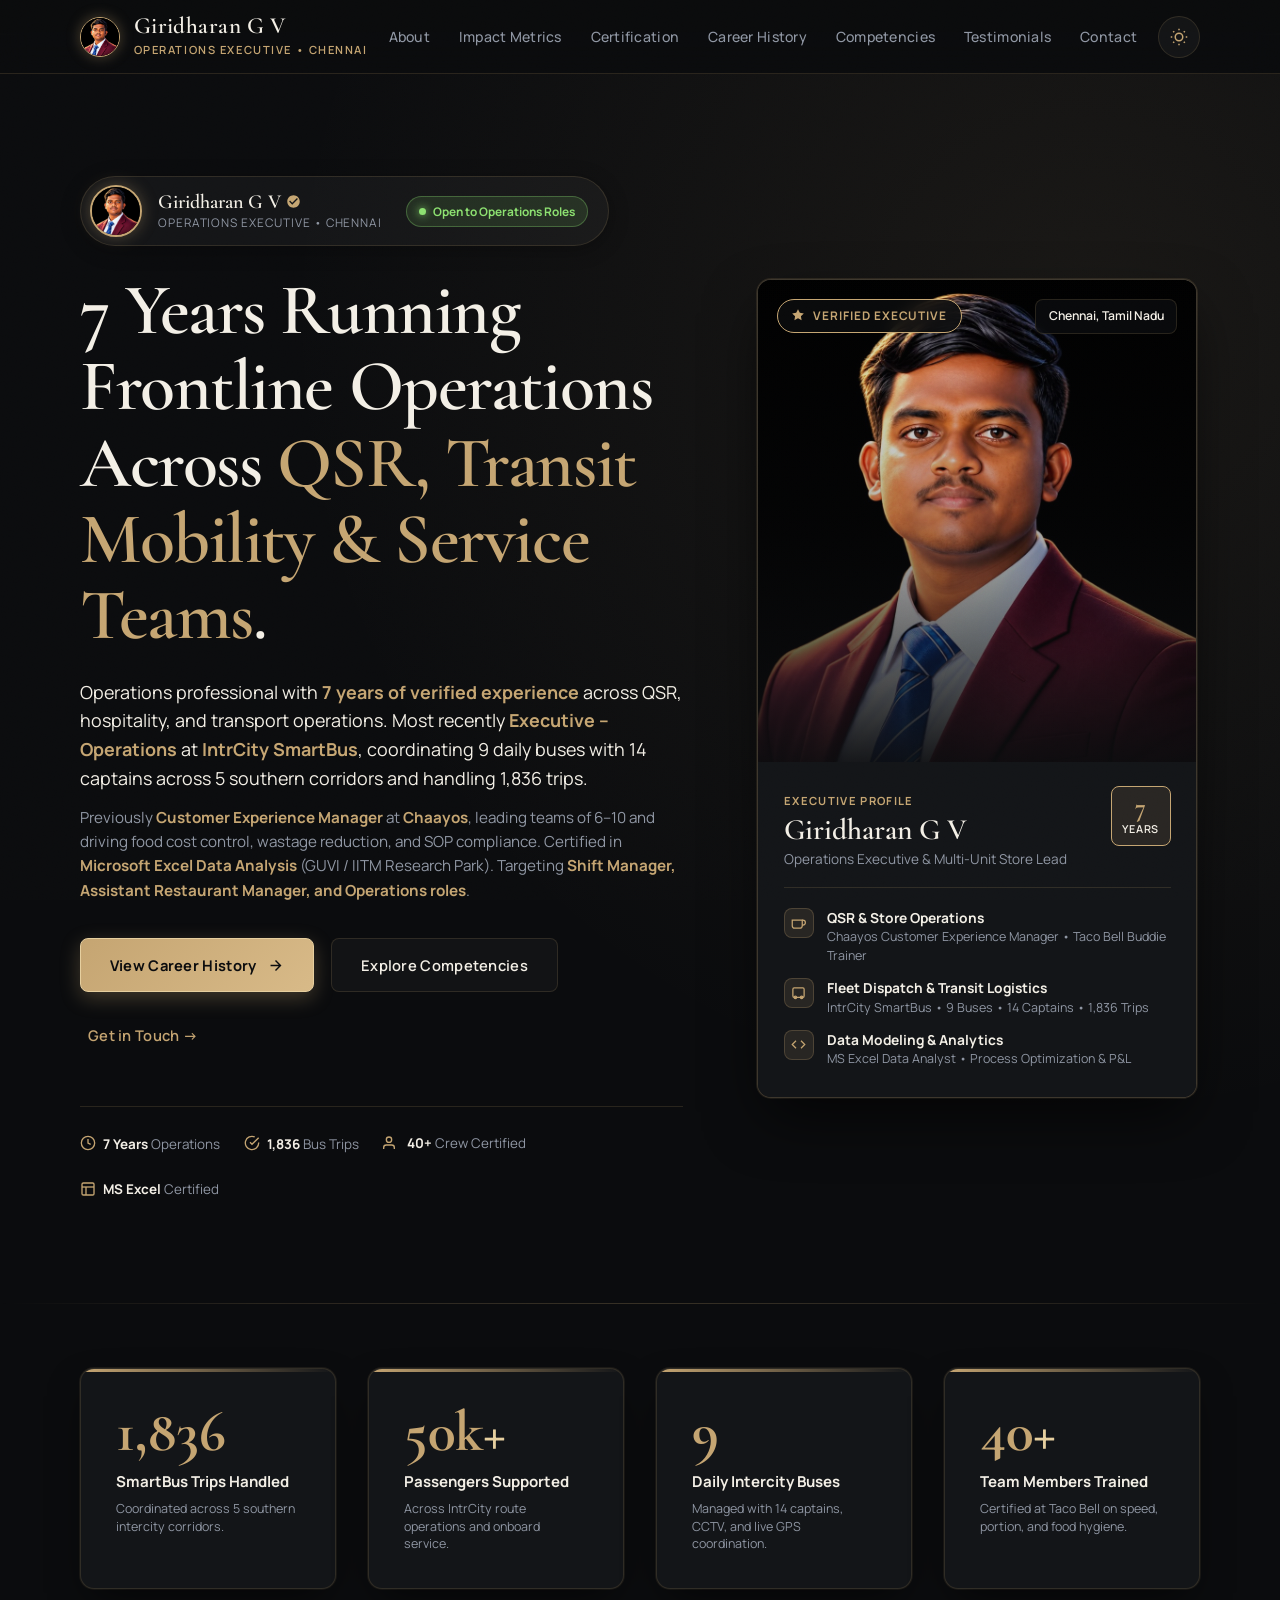
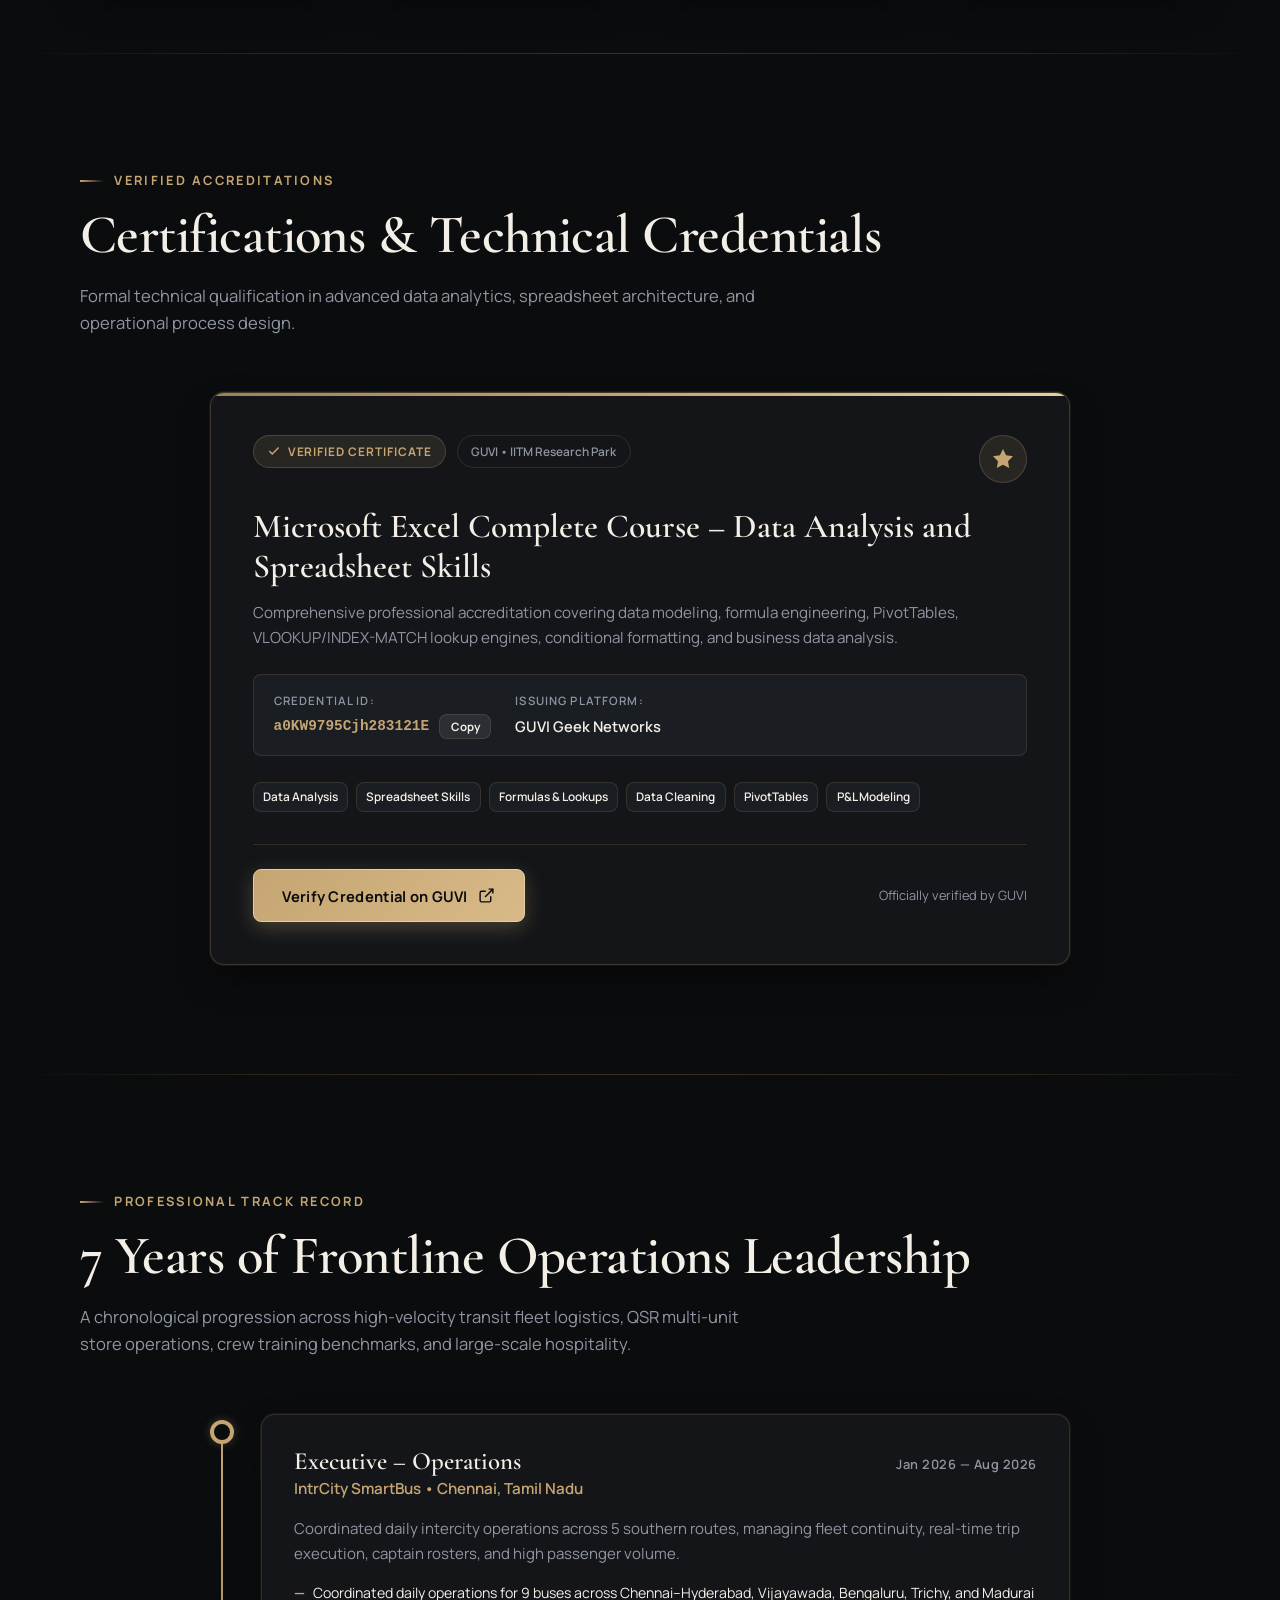
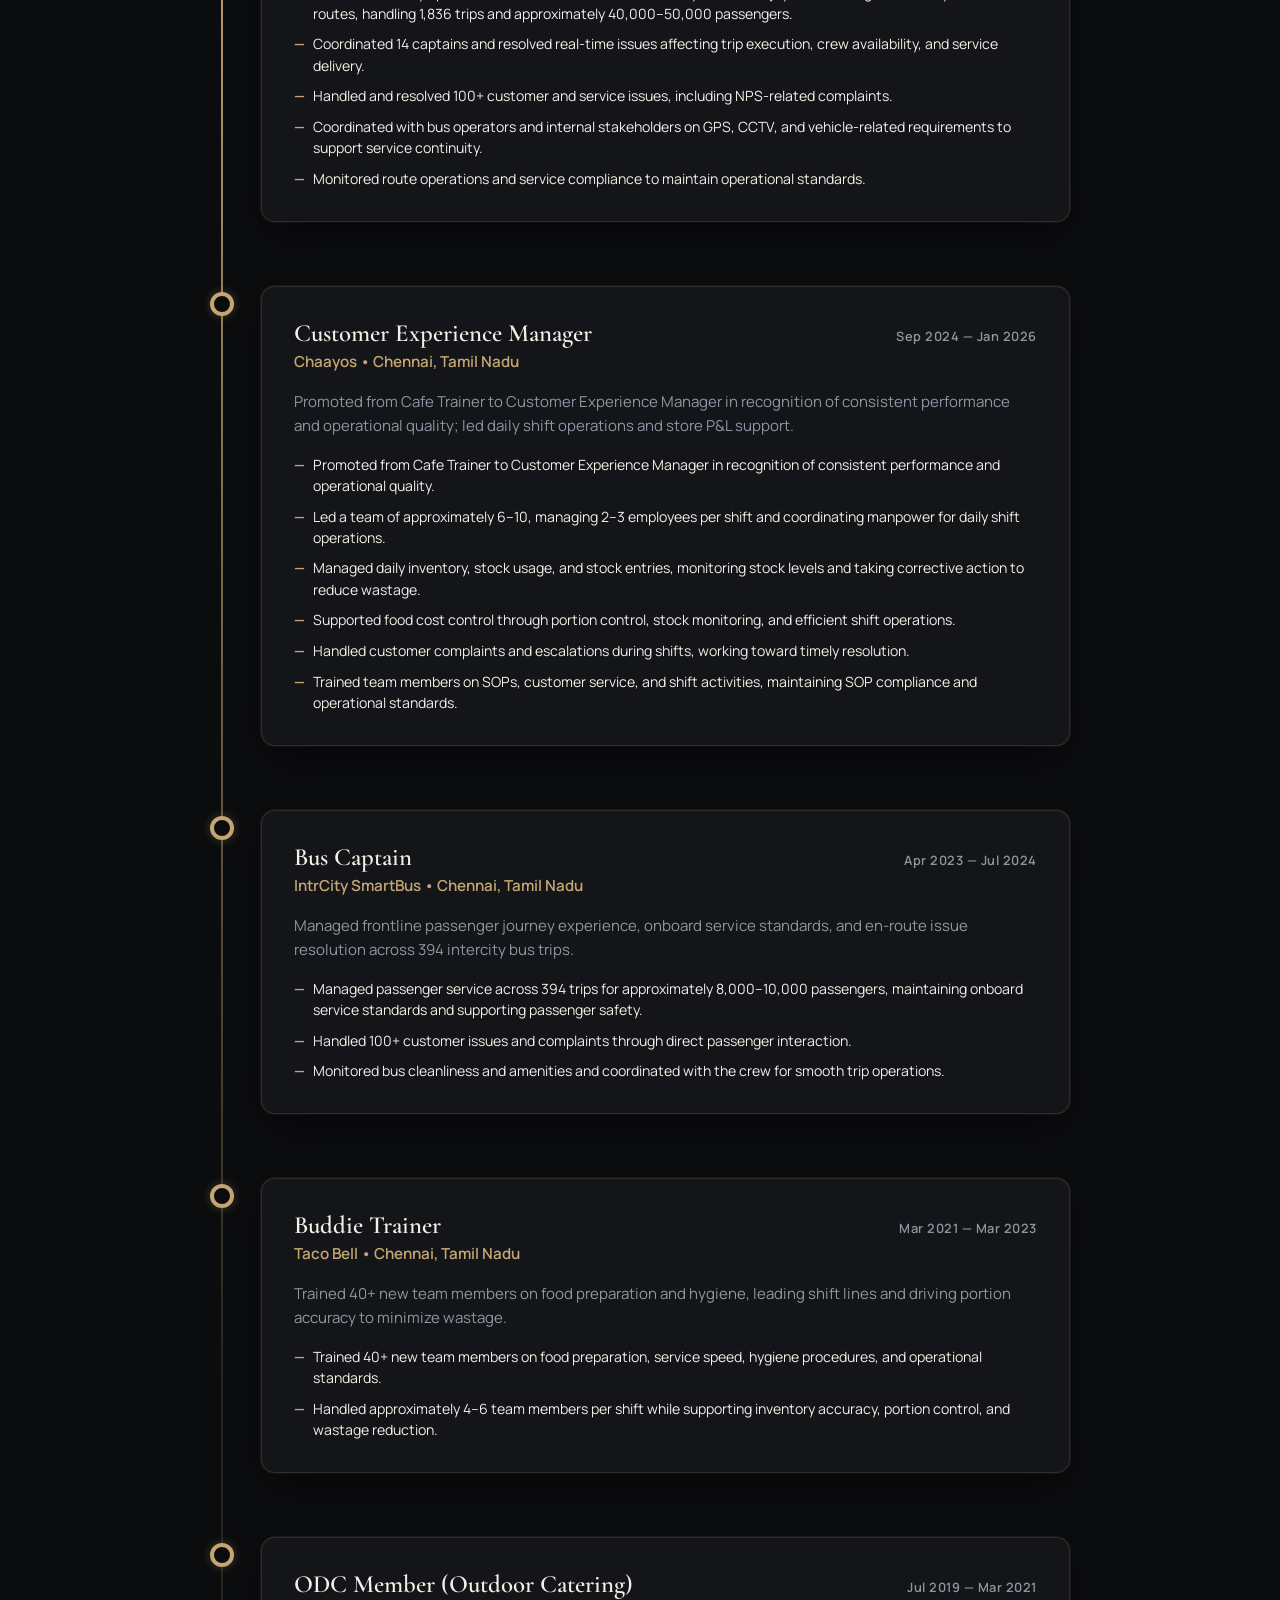
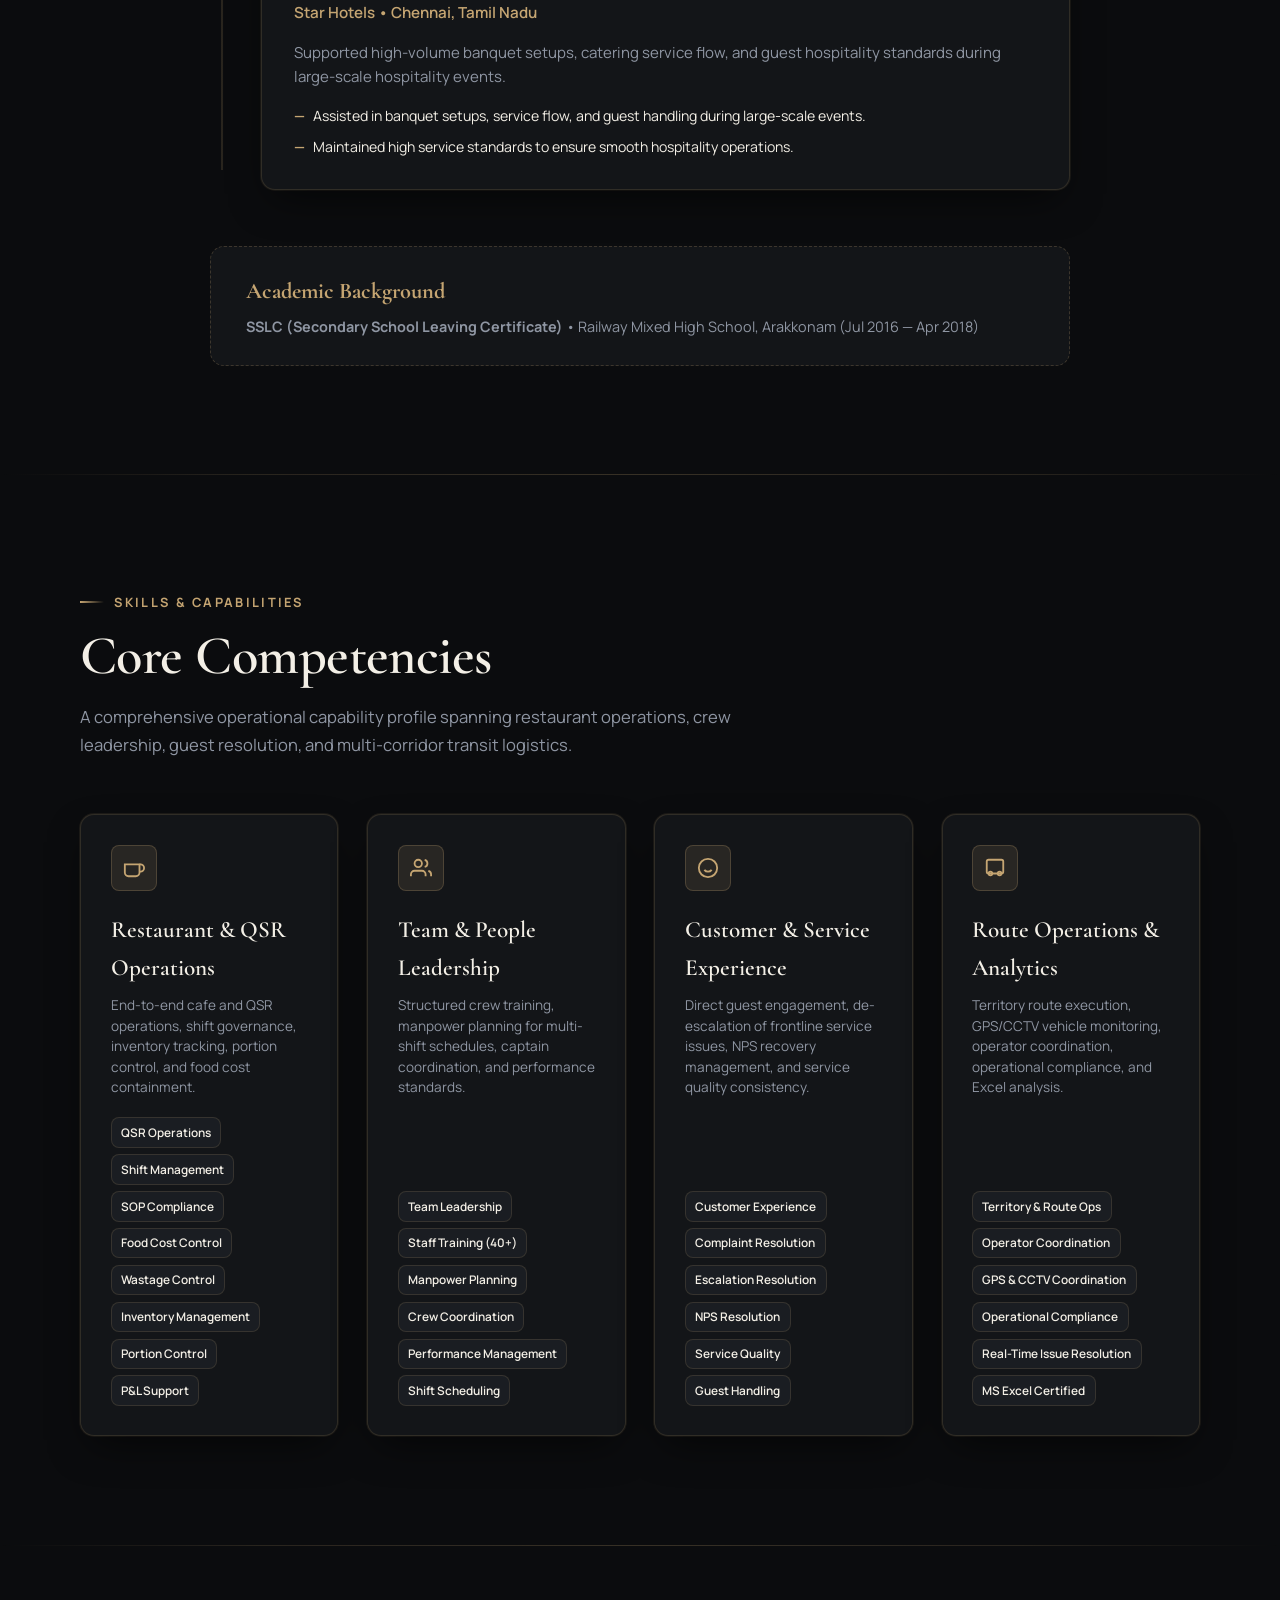
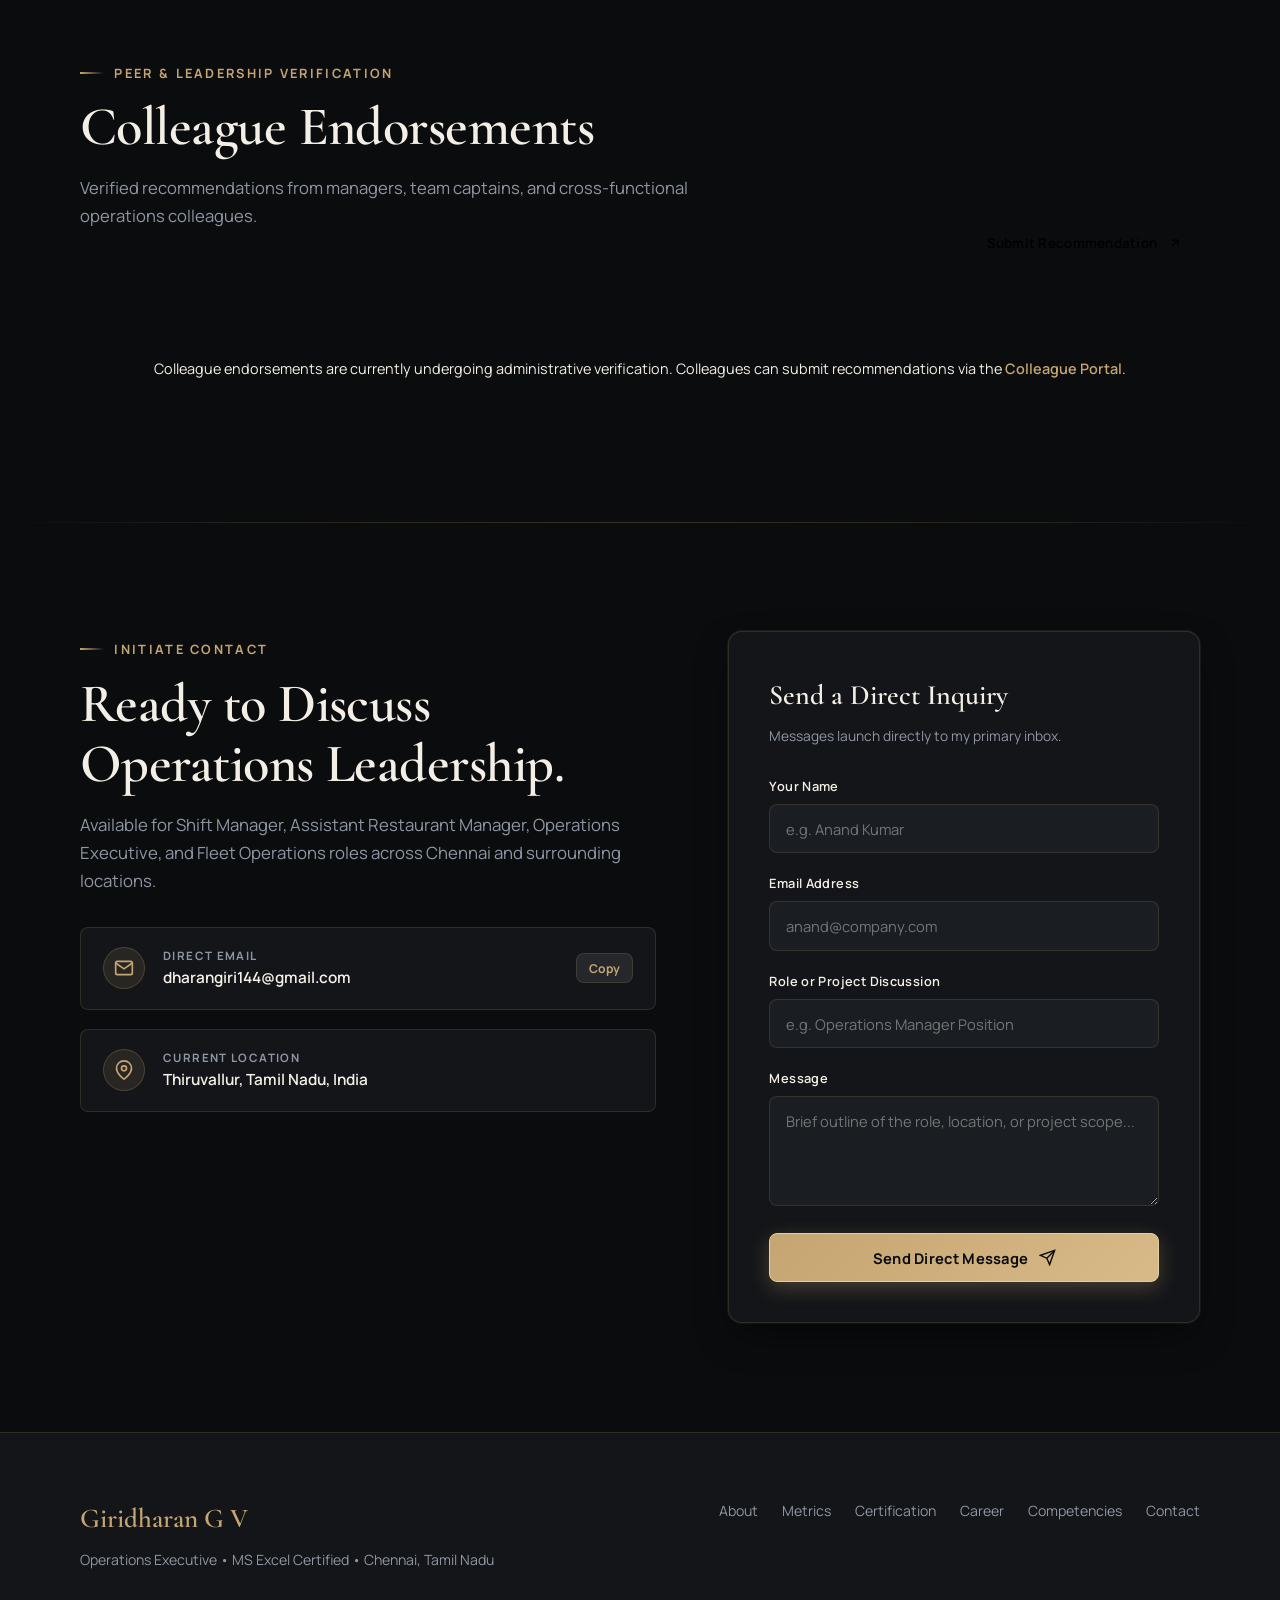
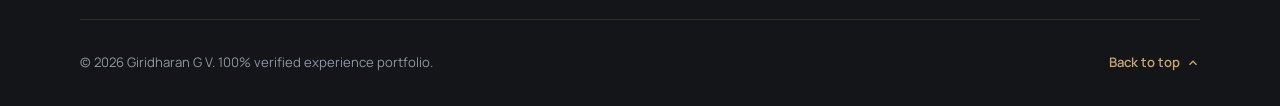
==== commit 19d7fee8: "Deploy updated index.html with Colleague Token Shield Modal" ====
--- a/index.html
+++ b/index.html
@@ -697,10 +697,10 @@
               Verified recommendations from managers, team captains, and cross-functional operations colleagues.
             </p>
           </div>
-          <a href="feedback.html" class="btn btn-secondary btn-sm" style="margin-bottom: 1.5rem;">
-            <span>Colleague Portal</span>
-            <svg viewBox="0 0 24 24" style="width: 14px; height: 14px; stroke: currentColor; fill: none; stroke-width: 2;"><line x1="7" y1="17" x2="17" y2="7"/><polyline points="7 7 17 7 17 17"/></svg>
-          </a>
+          <button type="button" class="btn btn-secondary btn-sm" style="margin-bottom: 1.5rem;" onclick="openColleagueAccessModal()">
+            <span>Submit Recommendation</span>
+            <svg viewBox="0 0 24 24" style="width: 14px; height: 14px; stroke: currentColor; fill: none; stroke-width: 2;"><line x1="7" y1="17" x2="17" y2="7"/><polyline points="7 7 17 7 17 17"/></svg>
+          </button>
         </div>
 
         <div class="testimonials-grid" id="testimonialsContainer">
@@ -831,5 +831,51 @@
   <script src="assets/portfolio-bridge.js"></script>
   <!-- External Script File -->
   <script src="script.js" defer></script>
+
+  <!-- =============================================================
+       COLLEAGUE PORTAL AUTHORIZATION TOKEN SHIELD MODAL
+       Prevents public visitors from submitting feedback without token
+       ============================================================= -->
+  <div id="colleagueAuthModal" class="pin-shield-overlay" style="display: none;" role="dialog" aria-modal="true" aria-labelledby="colleagueModalTitle">
+    <div class="pin-card" style="max-width: 480px; text-align: left; padding: 2.5rem 2rem;">
+      <div style="display: flex; justify-content: space-between; align-items: flex-start; margin-bottom: 1.25rem;">
+        <span class="badge-approved" style="background: rgba(197, 165, 114, 0.15); color: var(--color-gold-bright); border-color: rgba(197, 165, 114, 0.3);">
+          INVITATION VERIFICATION
+        </span>
+        <button type="button" onclick="closeColleagueAccessModal()" style="background: transparent; border: none; color: #a6adb9; font-size: 1.5rem; cursor: pointer; line-height: 1; padding: 0.2rem;" aria-label="Close modal">&times;</button>
+      </div>
+
+      <h3 id="colleagueModalTitle" style="font-family: var(--font-heading); font-size: 1.75rem; color: #ffffff; margin: 0 0 0.5rem 0;">
+        Colleague Recommendation Access
+      </h3>
+      <p style="font-size: 0.875rem; color: #c5cbd5; line-height: 1.6; margin: 0 0 1.5rem 0;">
+        To maintain 100% verified authentic recommendations, submitting an endorsement requires a <strong>single-use invitation token</strong> issued by Giridharan.
+      </p>
+
+      <form onsubmit="handleColleagueTokenEntry(event)">
+        <div style="margin-bottom: 1.25rem;">
+          <label for="inputColleagueToken" style="display: block; font-size: 0.8125rem; font-weight: 700; color: #e2e6ee; margin-bottom: 0.45rem;">
+            Enter Your Invitation Token
+          </label>
+          <input type="text" id="inputColleagueToken" placeholder="e.g. ref-m490f-8x1z or token-..." required style="width: 100%; box-sizing: border-box; background: #0b0c0e; border: 1.5px solid rgba(197, 165, 114, 0.28); border-radius: var(--radius-sm); padding: 0.85rem 1rem; color: #ffffff; font-family: monospace; font-size: 0.95rem;">
+          <div id="colleagueTokenError" style="color: #e57373; font-size: 0.775rem; margin-top: 0.4rem; display: none;"></div>
+        </div>
+
+        <div style="display: flex; gap: 0.75rem; flex-wrap: wrap;">
+          <button type="submit" class="btn btn-primary" style="flex: 1; justify-content: center; padding: 0.85rem 1.25rem;">
+            Verify &amp; Open Portal
+          </button>
+          <button type="button" class="btn btn-secondary" onclick="closeColleagueAccessModal()" style="padding: 0.85rem 1rem;">
+            Cancel
+          </button>
+        </div>
+      </form>
+
+      <div style="border-top: 1px solid rgba(197, 165, 114, 0.16); margin-top: 1.5rem; padding-top: 1rem; font-size: 0.775rem; color: #8f96a3; line-height: 1.5;">
+        Worked with Giridharan and need an invitation link? Reach out directly via <a href="mailto:dharangiri144@gmail.com" style="color: var(--color-gold-bright); font-weight: 600;">dharangiri144@gmail.com</a>.
+      </div>
+    </div>
+  </div>
+
 </body>
 </html>
--- a/styles.css
+++ b/styles.css
@@ -0,0 +1,2533 @@
+/* -------------------------------------------------------------
+   GIRIDHARAN G V — EXECUTIVE PORTFOLIO STYLESHEET
+   Operations Executive & Operations Systems Builder
+   Chennai, Tamil Nadu
+   
+   THEME: OPTION A — EXECUTIVE OBSIDIAN & BRUSHED CHAMPAGNE GOLD
+   Palette:
+     #0b0c0e - Ultra-deep Obsidian Midnight
+     #131518 - Obsidian Card Surface
+     #1a1d22 - Elevated Glass Surface
+     #c5a572 - Brushed Champagne Gold Accent
+     #e6cf9f - Radiant Champagne Highlight
+     #f3efe6 - Crisp Luxury Warm Alabaster Text
+     #8f96a3 - Refined Slate Muted Text
+   Typography:
+     Cormorant Garamond (Executive Editorial Headings) + Manrope (Crisp Modern Body)
+   ------------------------------------------------------------- */
+
+:root {
+  /* Core Brand Tokens */
+  --color-gold: #c5a572;
+  --color-gold-hover: #d8ba88;
+  --color-gold-bright: #e6cf9f;
+  --color-gold-muted: #9e8254;
+  --color-gold-soft: rgba(197, 165, 114, 0.12);
+  --color-gold-glow: rgba(197, 165, 114, 0.28);
+  --color-gold-border: rgba(197, 165, 114, 0.24);
+
+  /* Dark Mode Obsidian Foundations (Default) */
+  --color-obsidian-deep: #0b0c0e;
+  --color-obsidian-surface: #131518;
+  --color-obsidian-surface-elevated: #1a1d22;
+  --color-obsidian-glass: rgba(19, 21, 24, 0.75);
+  --color-obsidian-border: rgba(197, 165, 114, 0.16);
+  --color-obsidian-text: #f3efe6;
+  --color-obsidian-muted: #8f96a3;
+
+  /* Light Mode Luxury Foundations */
+  --color-luxury-light-base: #f9f7f2;
+  --color-luxury-light-surface: #ffffff;
+  --color-luxury-light-surface-alt: #f0ece1;
+  --color-luxury-light-border: rgba(158, 130, 84, 0.22);
+  --color-luxury-light-text: #121417;
+  --color-luxury-light-muted: #5a616d;
+
+  --color-sand: var(--color-gold);
+  --color-sand-soft: var(--color-gold-soft);
+  --color-sand-glow: var(--color-gold-glow);
+  --color-sage: #8b9982;
+
+  --font-heading: 'Cormorant Garamond', Georgia, serif;
+  --font-body: 'Manrope', -apple-system, BlinkMacSystemFont, 'Segoe UI', Roboto, sans-serif;
+
+  --header-height: 74px;
+  --container-max: 1200px;
+  --container-pad: clamp(1.2rem, 4vw, 2.5rem);
+  --radius-sm: 8px;
+  --radius-md: 14px;
+  --radius-lg: 22px;
+  --radius-pill: 9999px;
+
+  --ease-out-cubic: cubic-bezier(0.215, 0.61, 0.355, 1);
+  --ease-out-quart: cubic-bezier(0.165, 0.84, 0.44, 1);
+
+  --transition-fast: 0.2s ease;
+  --transition-base: 0.35s var(--ease-out-cubic);
+  --transition-smooth: 0.5s var(--ease-out-quart);
+}
+
+/* Light / Dark Mode Tokens — DEFAULT DARK (Executive Obsidian) */
+html[data-theme="dark"] {
+  --bg-page: var(--color-obsidian-deep);
+  --bg-surface: var(--color-obsidian-surface);
+  --bg-surface-subtle: var(--color-obsidian-surface-elevated);
+  --text-main: var(--color-obsidian-text);
+  --text-muted: var(--color-obsidian-muted);
+  --border-color: var(--color-obsidian-border);
+  --card-shadow: 0 16px 40px -12px rgba(0, 0, 0, 0.65), 0 0 0 1px rgba(197, 165, 114, 0.1);
+  --card-shadow-hover: 0 24px 60px -10px rgba(0, 0, 0, 0.85), 0 0 0 1px rgba(197, 165, 114, 0.35), 0 0 30px rgba(197, 165, 114, 0.15);
+}
+
+html[data-theme="light"] {
+  --bg-page: var(--color-luxury-light-base);
+  --bg-surface: var(--color-luxury-light-surface);
+  --bg-surface-subtle: var(--color-luxury-light-surface-alt);
+  --text-main: var(--color-luxury-light-text);
+  --text-muted: var(--color-luxury-light-muted);
+  --border-color: var(--color-luxury-light-border);
+  --card-shadow: 0 12px 36px -10px rgba(28, 24, 18, 0.08), 0 1px 3px rgba(28, 24, 18, 0.04);
+  --card-shadow-hover: 0 22px 48px -12px rgba(28, 24, 18, 0.16), 0 0 0 1px var(--color-gold);
+}
+
+/* Sections permanently fixed in Executive Dark Mode (Hero & Footer) */
+.theme-dark-fixed {
+  --bg-page: var(--color-obsidian-deep);
+  --bg-surface: var(--color-obsidian-surface);
+  --bg-surface-subtle: var(--color-obsidian-surface-elevated);
+  --text-main: var(--color-obsidian-text);
+  --text-muted: var(--color-obsidian-muted);
+  --border-color: var(--color-obsidian-border);
+  background-color: var(--color-obsidian-deep);
+  color: var(--color-obsidian-text);
+}
+
+/* Reset & Box Model */
+*, *::before, *::after {
+  box-sizing: border-box;
+  margin: 0;
+  padding: 0;
+}
+
+html {
+  scroll-behavior: smooth;
+  -webkit-text-size-adjust: 100%;
+  text-size-adjust: 100%;
+  background-color: var(--color-obsidian-deep);
+}
+
+body {
+  min-height: 100vh;
+  font-family: var(--font-body);
+  font-size: 1rem;
+  line-height: 1.65;
+  color: var(--text-main);
+  background-color: var(--bg-page);
+  overflow-x: hidden;
+  position: relative;
+  transition: background-color var(--transition-base), color var(--transition-base);
+}
+
+/* Executive Background Mesh Glow */
+body::before {
+  content: '';
+  position: fixed;
+  top: 0;
+  left: 50%;
+  transform: translateX(-50%);
+  width: 100vw;
+  height: 100vh;
+  max-width: 1400px;
+  background: 
+    radial-gradient(ellipse 65% 50% at 50% -10%, rgba(197, 165, 114, 0.09), transparent 70%),
+    radial-gradient(circle 35% at 90% 40%, rgba(197, 165, 114, 0.04), transparent 60%),
+    radial-gradient(circle 30% at 10% 85%, rgba(139, 153, 130, 0.04), transparent 60%);
+  pointer-events: none;
+  z-index: 0;
+}
+
+/* Accessibility: Skip Link & Focus Rings */
+.skip-link {
+  position: absolute;
+  top: -100px;
+  left: 1rem;
+  background: var(--color-gold);
+  color: #0b0c0e;
+  padding: 0.75rem 1.25rem;
+  font-weight: 700;
+  z-index: 9999;
+  border-radius: var(--radius-sm);
+  text-decoration: none;
+  transition: top 0.2s ease;
+}
+.skip-link:focus {
+  top: 1rem;
+  outline: 3px solid var(--color-gold-bright);
+}
+
+:focus-visible {
+  outline: 2px solid var(--color-gold);
+  outline-offset: 3px;
+}
+
+a {
+  color: inherit;
+  text-decoration: none;
+}
+
+button {
+  font-family: inherit;
+  border: none;
+  background: none;
+  cursor: pointer;
+}
+
+img, svg {
+  display: block;
+  max-width: 100%;
+}
+
+/* Subtle Film Grain Texture Overlay */
+.grain-overlay {
+  position: fixed;
+  top: 0;
+  left: 0;
+  width: 100vw;
+  height: 100vh;
+  pointer-events: none;
+  z-index: 999;
+  opacity: 0.032;
+  mix-blend-mode: overlay;
+}
+html[data-theme="dark"] .grain-overlay {
+  opacity: 0.042;
+}
+
+/* Containers & Structural Layout */
+.container {
+  width: 100%;
+  max-width: var(--container-max);
+  margin-left: auto;
+  margin-right: auto;
+  padding-left: var(--container-pad);
+  padding-right: var(--container-pad);
+  position: relative;
+  z-index: 1;
+}
+
+.section {
+  padding-top: clamp(4.5rem, 8.5vw, 7.5rem);
+  padding-bottom: clamp(4.5rem, 8.5vw, 7.5rem);
+  position: relative;
+}
+
+.section-compact {
+  padding-top: clamp(2.5rem, 5vw, 4rem);
+  padding-bottom: clamp(2.5rem, 5vw, 4rem);
+}
+
+.section-eyebrow {
+  display: inline-flex;
+  align-items: center;
+  gap: 0.65rem;
+  font-size: 0.8rem;
+  font-weight: 700;
+  text-transform: uppercase;
+  letter-spacing: 0.18em;
+  color: var(--color-gold);
+  margin-bottom: 0.85rem;
+}
+.section-eyebrow::before {
+  content: '';
+  display: inline-block;
+  width: 24px;
+  height: 2px;
+  background: linear-gradient(90deg, var(--color-gold), transparent);
+}
+
+.section-title {
+  font-family: var(--font-heading);
+  font-size: clamp(2.2rem, 5vw, 3.4rem);
+  line-height: 1.12;
+  font-weight: 600;
+  letter-spacing: -0.01em;
+  color: var(--text-main);
+  margin-bottom: 1rem;
+}
+
+.section-intro {
+  font-size: clamp(1rem, 1.3vw, 1.15rem);
+  color: var(--text-muted);
+  max-width: 680px;
+  margin-bottom: 3.5rem;
+  line-height: 1.65;
+}
+
+/* Dividers with Luxury Gold Draw-in */
+.divider-line {
+  width: 100%;
+  height: 1px;
+  background: linear-gradient(90deg, transparent 0%, var(--border-color) 20%, var(--color-gold-border) 50%, var(--border-color) 80%, transparent 100%);
+  transform-origin: left center;
+  transform: scaleX(0);
+  transition: transform 0.9s var(--ease-out-quart);
+}
+.divider-line.is-visible {
+  transform: scaleX(1);
+}
+
+/* -------------------------------------------------------------
+   STICKY HEADER WITH GLASSMORPHISM
+   ------------------------------------------------------------- */
+.site-header {
+  position: sticky;
+  top: 0;
+  left: 0;
+  width: 100%;
+  height: var(--header-height);
+  background: rgba(11, 12, 14, 0.85);
+  backdrop-filter: blur(16px);
+  -webkit-backdrop-filter: blur(16px);
+  border-bottom: 1px solid var(--border-color);
+  z-index: 100;
+  display: flex;
+  align-items: center;
+  transition: background-color var(--transition-base), border-color var(--transition-base);
+}
+html[data-theme="light"] .site-header {
+  background: rgba(249, 247, 242, 0.88);
+}
+
+.site-header .container {
+  display: flex;
+  align-items: center;
+  justify-content: space-between;
+}
+
+.site-logo {
+  display: flex;
+  align-items: center;
+  gap: 0.85rem;
+}
+.logo-avatar {
+  width: 40px;
+  height: 40px;
+  border-radius: 50%;
+  object-fit: cover;
+  object-position: center 20%;
+  border: 1.5px solid var(--color-gold);
+  box-shadow: 0 0 14px rgba(197, 165, 114, 0.35);
+  flex-shrink: 0;
+  transition: transform var(--transition-fast), border-color var(--transition-fast);
+}
+.site-logo:hover .logo-avatar {
+  transform: scale(1.06);
+  border-color: var(--color-gold-bright);
+}
+.logo-text {
+  display: flex;
+  flex-direction: column;
+  gap: 0.1rem;
+}
+.logo-name {
+  font-family: var(--font-heading);
+  font-size: 1.45rem;
+  font-weight: 600;
+  color: var(--text-main);
+  letter-spacing: 0.02em;
+  line-height: 1.1;
+}
+.logo-role {
+  font-size: 0.7rem;
+  text-transform: uppercase;
+  letter-spacing: 0.14em;
+  color: var(--color-gold);
+  font-weight: 600;
+}
+
+.nav-links {
+  display: none;
+  align-items: center;
+  list-style: none;
+  gap: 1.8rem;
+}
+@media (min-width: 860px) {
+  .nav-links {
+    display: flex;
+  }
+}
+
+.nav-link {
+  font-size: 0.88rem;
+  font-weight: 500;
+  color: var(--text-muted);
+  letter-spacing: 0.02em;
+  transition: color var(--transition-fast);
+  position: relative;
+  padding: 0.4rem 0;
+}
+.nav-link::after {
+  content: '';
+  position: absolute;
+  bottom: 0;
+  left: 0;
+  width: 100%;
+  height: 2px;
+  background: var(--color-gold);
+  transform: scaleX(0);
+  transform-origin: right;
+  transition: transform var(--transition-fast);
+}
+.nav-link:hover {
+  color: var(--text-main);
+}
+.nav-link:hover::after {
+  transform: scaleX(1);
+  transform-origin: left;
+}
+
+.header-actions {
+  display: flex;
+  align-items: center;
+  gap: 0.85rem;
+}
+
+.theme-toggle-btn {
+  display: inline-flex;
+  align-items: center;
+  justify-content: center;
+  width: 42px;
+  height: 42px;
+  border-radius: 50%;
+  border: 1px solid var(--border-color);
+  color: var(--color-gold);
+  background: rgba(255, 255, 255, 0.04);
+  transition: all var(--transition-fast);
+}
+.theme-toggle-btn:hover {
+  background: var(--color-gold-soft);
+  border-color: var(--color-gold);
+  transform: scale(1.05);
+}
+.theme-toggle-btn svg {
+  width: 18px;
+  height: 18px;
+  fill: none;
+  stroke: currentColor;
+  stroke-width: 2;
+}
+.icon-sun { display: none; }
+.icon-moon { display: block; }
+html[data-theme="dark"] .icon-sun { display: block; }
+html[data-theme="dark"] .icon-moon { display: none; }
+
+.mobile-menu-btn {
+  display: inline-flex;
+  flex-direction: column;
+  justify-content: center;
+  gap: 5px;
+  width: 42px;
+  height: 42px;
+  padding: 10px;
+  border-radius: var(--radius-sm);
+  border: 1px solid var(--border-color);
+  background: rgba(255, 255, 255, 0.04);
+  color: var(--text-main);
+}
+@media (min-width: 860px) {
+  .mobile-menu-btn {
+    display: none;
+  }
+}
+.mobile-menu-btn span {
+  display: block;
+  width: 100%;
+  height: 2px;
+  background: currentColor;
+  transition: transform 0.25s ease, opacity 0.25s ease;
+}
+.mobile-menu-btn[aria-expanded="true"] span:nth-child(1) {
+  transform: translateY(7px) rotate(45deg);
+}
+.mobile-menu-btn[aria-expanded="true"] span:nth-child(2) {
+  opacity: 0;
+}
+.mobile-menu-btn[aria-expanded="true"] span:nth-child(3) {
+  transform: translateY(-7px) rotate(-45deg);
+}
+
+.scroll-progress-track {
+  position: absolute;
+  bottom: 0;
+  left: 0;
+  width: 100%;
+  height: 2px;
+  background: transparent;
+}
+.scroll-progress-bar {
+  height: 100%;
+  width: 100%;
+  background: linear-gradient(90deg, var(--color-gold-muted), var(--color-gold), var(--color-gold-bright));
+  transform-origin: left;
+  transform: scaleX(0);
+}
+
+/* Mobile Nav Drawer */
+.mobile-nav-drawer {
+  position: fixed;
+  top: var(--header-height);
+  left: 0;
+  width: 100%;
+  background: rgba(11, 12, 14, 0.98);
+  backdrop-filter: blur(20px);
+  -webkit-backdrop-filter: blur(20px);
+  border-bottom: 1px solid var(--border-color);
+  padding: 2rem var(--container-pad);
+  transform: translateY(-110%);
+  transition: transform 0.4s var(--ease-out-cubic);
+  z-index: 99;
+}
+html[data-theme="light"] .mobile-nav-drawer {
+  background: rgba(249, 247, 242, 0.98);
+}
+.mobile-nav-drawer.is-open {
+  transform: translateY(0);
+  box-shadow: 0 20px 40px rgba(0,0,0,0.5);
+}
+.mobile-nav-list {
+  list-style: none;
+  display: flex;
+  flex-direction: column;
+  gap: 1.25rem;
+}
+.mobile-nav-link {
+  font-size: 1.15rem;
+  font-weight: 600;
+  color: var(--text-main);
+  display: block;
+}
+.mobile-nav-link:hover {
+  color: var(--color-gold);
+}
+
+/* -------------------------------------------------------------
+   EXECUTIVE OBSIDIAN HERO SECTION
+   ------------------------------------------------------------- */
+.hero-section {
+  position: relative;
+  padding-top: clamp(4rem, 8vw, 7rem);
+  padding-bottom: clamp(4rem, 8vw, 7rem);
+  overflow: hidden;
+  background: radial-gradient(circle at 85% 20%, rgba(197, 165, 114, 0.08) 0%, transparent 55%), var(--bg-page);
+}
+
+.hero-grid {
+  display: grid;
+  grid-template-columns: 1fr;
+  gap: 3.5rem;
+  align-items: center;
+}
+@media (min-width: 960px) {
+  .hero-grid {
+    grid-template-columns: 1.15fr 0.85fr;
+    gap: 4.5rem;
+  }
+}
+
+@keyframes heroFadeUp {
+  from {
+    opacity: 0;
+    transform: translateY(24px);
+  }
+  to {
+    opacity: 1;
+    transform: translateY(0);
+  }
+}
+
+.hero-content > * {
+  opacity: 0;
+  animation: heroFadeUp 0.8s var(--ease-out-quart) forwards;
+}
+.hero-badge-wrap { animation-delay: 0.1s; }
+.hero-headline-wrap { animation-delay: 0.25s; }
+.hero-lead { animation-delay: 0.45s; }
+.hero-lead-secondary { animation-delay: 0.55s; }
+.hero-actions { animation-delay: 0.65s; }
+.hero-credentials-strip { animation-delay: 0.8s; }
+
+.hero-headline {
+  font-family: var(--font-heading);
+  font-size: clamp(2.6rem, 6.2vw, 4.5rem);
+  line-height: 1.06;
+  font-weight: 600;
+  letter-spacing: -0.02em;
+  margin: 1rem 0 1.5rem;
+  color: var(--text-main);
+}
+.hero-headline strong {
+  color: var(--color-gold);
+  font-weight: 600;
+}
+
+.hero-profile-lockup {
+  display: inline-flex;
+  align-items: center;
+  gap: 1rem;
+  padding: 0.5rem 1.25rem 0.5rem 0.55rem;
+  background: rgba(255, 255, 255, 0.04);
+  border: 1px solid var(--border-color);
+  border-radius: var(--radius-pill);
+  margin-bottom: 0.6rem;
+  backdrop-filter: blur(12px);
+  -webkit-backdrop-filter: blur(12px);
+  box-shadow: 0 4px 20px rgba(0, 0, 0, 0.3);
+}
+.hero-avatar-img {
+  width: 52px;
+  height: 52px;
+  border-radius: 50%;
+  object-fit: cover;
+  object-position: center 20%;
+  border: 2px solid var(--color-gold);
+  box-shadow: 0 0 16px rgba(197, 165, 114, 0.35);
+  flex-shrink: 0;
+}
+.hero-profile-meta {
+  display: flex;
+  flex-direction: column;
+}
+.hero-profile-name {
+  font-family: var(--font-heading);
+  font-size: 1.25rem;
+  font-weight: 600;
+  color: var(--text-main);
+  line-height: 1.1;
+  display: inline-flex;
+  align-items: center;
+  gap: 0.35rem;
+}
+.hero-profile-role {
+  font-size: 0.74rem;
+  color: var(--text-muted);
+  text-transform: uppercase;
+  letter-spacing: 0.08em;
+}
+.hero-profile-status {
+  margin-left: 0.5rem;
+  padding: 0.3rem 0.75rem;
+  border-radius: var(--radius-pill);
+  background: rgba(140, 225, 112, 0.12);
+  border: 1px solid rgba(140, 225, 112, 0.3);
+  color: #8ce170;
+  font-size: 0.74rem;
+  font-weight: 700;
+  display: inline-flex;
+  align-items: center;
+  gap: 0.4rem;
+  white-space: nowrap;
+}
+.status-dot {
+  width: 7px;
+  height: 7px;
+  border-radius: 50%;
+  background-color: #8ce170;
+  box-shadow: 0 0 8px #8ce170;
+  animation: pulseDot 2s infinite;
+}
+@keyframes pulseDot {
+  0% { transform: scale(0.95); opacity: 0.8; }
+  50% { transform: scale(1.25); opacity: 1; }
+  100% { transform: scale(0.95); opacity: 0.8; }
+}
+
+.hero-lead {
+  font-size: clamp(1.05rem, 1.4vw, 1.25rem);
+  color: var(--text-main);
+  line-height: 1.6;
+  margin-bottom: 0.85rem;
+  max-width: 620px;
+}
+.hero-lead-secondary {
+  font-size: 0.95rem;
+  color: var(--text-muted);
+  line-height: 1.6;
+  margin-bottom: 2.2rem;
+  max-width: 620px;
+}
+.hero-lead strong, .hero-lead-secondary strong {
+  color: var(--color-gold);
+}
+
+.hero-actions {
+  display: flex;
+  flex-wrap: wrap;
+  align-items: center;
+  gap: 1.1rem;
+  margin-bottom: 2.8rem;
+}
+
+/* Luxury Buttons */
+.btn {
+  display: inline-flex;
+  align-items: center;
+  justify-content: center;
+  gap: 0.65rem;
+  font-size: 0.92rem;
+  font-weight: 600;
+  letter-spacing: 0.02em;
+  padding: 0.85rem 1.8rem;
+  border-radius: var(--radius-sm);
+  transition: all var(--transition-fast);
+  position: relative;
+  cursor: pointer;
+}
+.btn svg {
+  width: 17px;
+  height: 17px;
+  fill: none;
+  stroke: currentColor;
+  stroke-width: 2;
+  transition: transform var(--transition-fast);
+}
+.btn:hover svg {
+  transform: translateX(4px);
+}
+
+.btn-primary {
+  background: linear-gradient(135deg, var(--color-gold), var(--color-gold-hover));
+  color: #0b0c0e;
+  border: 1px solid var(--color-gold-bright);
+  font-weight: 700;
+  box-shadow: 0 6px 20px rgba(197, 165, 114, 0.3);
+}
+.btn-primary:hover {
+  background: linear-gradient(135deg, var(--color-gold-bright), var(--color-gold));
+  transform: translateY(-2px);
+  box-shadow: 0 10px 28px rgba(197, 165, 114, 0.45);
+}
+
+.btn-outline-dark {
+  background: rgba(255, 255, 255, 0.03);
+  color: var(--text-main);
+  border: 1px solid var(--border-color);
+  backdrop-filter: blur(8px);
+}
+.btn-outline-dark:hover {
+  border-color: var(--color-gold);
+  background: var(--color-gold-soft);
+  color: var(--color-gold);
+  transform: translateY(-2px);
+}
+
+.btn-text-link {
+  color: var(--color-gold);
+  font-weight: 600;
+  padding: 0.85rem 0.5rem;
+}
+.btn-text-link:hover {
+  color: var(--color-gold-bright);
+  text-decoration: underline;
+}
+
+.btn-sm {
+  padding: 0.55rem 1.15rem;
+  font-size: 0.84rem;
+}
+
+.hero-credentials-strip {
+  display: flex;
+  flex-wrap: wrap;
+  align-items: center;
+  gap: 1.5rem;
+  padding-top: 1.6rem;
+  border-top: 1px solid var(--border-color);
+  font-size: 0.84rem;
+  color: var(--text-muted);
+}
+.cred-item {
+  display: flex;
+  align-items: center;
+  gap: 0.45rem;
+}
+.cred-item strong {
+  color: var(--text-main);
+}
+.cred-item svg {
+  color: var(--color-gold);
+}
+
+/* Framed Executive Portrait Card */
+.hero-portrait-frame {
+  display: flex;
+  justify-content: center;
+  align-items: center;
+  width: 100%;
+  opacity: 0;
+  animation: heroFadeUp 0.9s var(--ease-out-quart) 0.35s forwards;
+}
+
+.hero-portrait-card {
+  width: 100%;
+  max-width: 440px;
+  background: var(--bg-surface);
+  border: 1px solid var(--color-gold-border);
+  border-radius: var(--radius-md);
+  overflow: hidden;
+  box-shadow: 0 24px 60px -10px rgba(0, 0, 0, 0.7), 0 0 0 1px rgba(197, 165, 114, 0.15);
+  display: flex;
+  flex-direction: column;
+  transition: transform 0.35s var(--ease-out-cubic), border-color 0.3s ease, box-shadow 0.35s ease;
+}
+.hero-portrait-card:hover {
+  border-color: var(--color-gold);
+  box-shadow: 0 30px 70px -10px rgba(0, 0, 0, 0.85), 0 0 30px rgba(197, 165, 114, 0.2);
+}
+
+.portrait-photo-wrap {
+  position: relative;
+  width: 100%;
+  aspect-ratio: 4 / 4.4;
+  overflow: hidden;
+  background: #0b0c0e;
+}
+.hero-main-photo {
+  width: 100%;
+  height: 100%;
+  object-fit: cover;
+  object-position: center 20%;
+  transition: transform 0.6s var(--ease-out-cubic);
+}
+.hero-portrait-card:hover .hero-main-photo {
+  transform: scale(1.03);
+}
+.portrait-gradient-overlay {
+  position: absolute;
+  inset: 0;
+  background: linear-gradient(
+    180deg,
+    rgba(11, 12, 14, 0.05) 0%,
+    rgba(11, 12, 14, 0.3) 50%,
+    rgba(11, 12, 14, 0.95) 100%
+  );
+  pointer-events: none;
+}
+.portrait-floating-badge {
+  position: absolute;
+  top: 1.15rem;
+  left: 1.15rem;
+  display: inline-flex;
+  align-items: center;
+  gap: 0.45rem;
+  padding: 0.38rem 0.85rem;
+  border-radius: var(--radius-pill);
+  background: rgba(11, 12, 14, 0.85);
+  border: 1px solid var(--color-gold);
+  color: var(--color-gold);
+  font-size: 0.74rem;
+  font-weight: 700;
+  letter-spacing: 0.08em;
+  text-transform: uppercase;
+  backdrop-filter: blur(8px);
+  -webkit-backdrop-filter: blur(8px);
+}
+.portrait-floating-location {
+  position: absolute;
+  top: 1.15rem;
+  right: 1.15rem;
+  display: inline-flex;
+  align-items: center;
+  padding: 0.38rem 0.8rem;
+  border-radius: var(--radius-sm);
+  background: rgba(11, 12, 14, 0.8);
+  border: 1px solid var(--border-color);
+  color: var(--text-main);
+  font-size: 0.76rem;
+  font-weight: 600;
+  backdrop-filter: blur(8px);
+  -webkit-backdrop-filter: blur(8px);
+}
+
+.portrait-info-block {
+  padding: 1.5rem 1.6rem 1.8rem;
+  background: var(--bg-surface);
+}
+.portrait-info-header {
+  display: flex;
+  justify-content: space-between;
+  align-items: flex-start;
+  margin-bottom: 1.25rem;
+  padding-bottom: 1.1rem;
+  border-bottom: 1px solid var(--border-color);
+}
+.portrait-role-badge {
+  display: inline-block;
+  font-size: 0.7rem;
+  text-transform: uppercase;
+  letter-spacing: 0.12em;
+  font-weight: 700;
+  color: var(--color-gold);
+  margin-bottom: 0.2rem;
+}
+.portrait-name {
+  font-family: var(--font-heading);
+  font-size: 1.85rem;
+  font-weight: 600;
+  line-height: 1.1;
+  color: var(--text-main);
+  margin-bottom: 0.25rem;
+}
+.portrait-sub {
+  font-size: 0.85rem;
+  color: var(--text-muted);
+  line-height: 1.4;
+}
+.portrait-exp-badge {
+  display: flex;
+  flex-direction: column;
+  align-items: center;
+  justify-content: center;
+  min-width: 58px;
+  padding: 0.45rem 0.65rem;
+  border-radius: var(--radius-sm);
+  background: var(--color-gold-soft);
+  border: 1px solid var(--color-gold);
+  text-align: center;
+  flex-shrink: 0;
+}
+.exp-number {
+  font-family: var(--font-heading);
+  font-size: 1.6rem;
+  line-height: 1;
+  font-weight: 700;
+  color: var(--color-gold);
+}
+.exp-unit {
+  font-size: 0.68rem;
+  text-transform: uppercase;
+  letter-spacing: 0.08em;
+  color: var(--text-main);
+  font-weight: 600;
+}
+
+.portrait-quick-specs {
+  display: flex;
+  flex-direction: column;
+  gap: 0.85rem;
+}
+.spec-row {
+  display: flex;
+  align-items: flex-start;
+  gap: 0.85rem;
+  font-size: 0.84rem;
+  line-height: 1.4;
+}
+.spec-icon {
+  width: 30px;
+  height: 30px;
+  border-radius: var(--radius-sm);
+  background: var(--color-gold-soft);
+  border: 1px solid var(--color-gold-border);
+  display: flex;
+  align-items: center;
+  justify-content: center;
+  color: var(--color-gold);
+  flex-shrink: 0;
+}
+.spec-icon svg {
+  width: 15px;
+  height: 15px;
+  stroke: currentColor;
+  fill: none;
+  stroke-width: 2;
+}
+.spec-text strong {
+  display: block;
+  color: var(--text-main);
+  font-size: 0.86rem;
+}
+.spec-text span {
+  color: var(--text-muted);
+  font-size: 0.78rem;
+}
+
+/* -------------------------------------------------------------
+   NUMBERS / METRICS SECTION
+   ------------------------------------------------------------- */
+.numbers-grid {
+  display: grid;
+  grid-template-columns: repeat(2, 1fr);
+  gap: 1.5rem;
+}
+@media (min-width: 768px) {
+  .numbers-grid {
+    grid-template-columns: repeat(4, 1fr);
+    gap: 2rem;
+  }
+}
+
+.metric-card {
+  background: var(--bg-surface);
+  border: 1px solid var(--border-color);
+  border-radius: var(--radius-md);
+  padding: clamp(1.4rem, 2.8vw, 2.2rem);
+  box-shadow: var(--card-shadow);
+  position: relative;
+  overflow: hidden;
+  transition: transform var(--transition-fast), border-color var(--transition-fast);
+}
+.metric-card::before {
+  content: '';
+  position: absolute;
+  top: 0;
+  left: 0;
+  width: 100%;
+  height: 3px;
+  background: linear-gradient(90deg, var(--color-gold), transparent);
+}
+.metric-card:hover {
+  transform: translateY(-4px);
+  border-color: var(--color-gold);
+}
+
+.metric-number {
+  font-family: var(--font-heading);
+  font-size: clamp(2.4rem, 4.5vw, 3.6rem);
+  font-weight: 700;
+  line-height: 1;
+  color: var(--color-gold);
+  margin-bottom: 0.5rem;
+}
+.metric-number span {
+  color: var(--color-gold-bright);
+}
+.metric-label {
+  font-size: 0.94rem;
+  font-weight: 700;
+  color: var(--text-main);
+  margin-bottom: 0.35rem;
+}
+.metric-sub {
+  font-size: 0.78rem;
+  color: var(--text-muted);
+  line-height: 1.4;
+}
+
+/* -------------------------------------------------------------
+   CERTIFICATION SECTION
+   ------------------------------------------------------------- */
+.cert-grid {
+  display: grid;
+  grid-template-columns: 1fr;
+  max-width: 860px;
+  margin: 0 auto;
+}
+.cert-card {
+  background: var(--bg-surface);
+  border: 1px solid var(--color-gold-border);
+  border-radius: var(--radius-md);
+  padding: clamp(1.8rem, 4vw, 2.6rem);
+  box-shadow: var(--card-shadow);
+  display: flex;
+  flex-direction: column;
+  position: relative;
+  overflow: hidden;
+}
+.cert-card::before {
+  content: '';
+  position: absolute;
+  top: 0;
+  left: 0;
+  right: 0;
+  height: 3px;
+  background: linear-gradient(90deg, var(--color-gold-muted), var(--color-gold), var(--color-gold-bright));
+}
+.cert-card-header {
+  display: flex;
+  justify-content: space-between;
+  align-items: flex-start;
+  margin-bottom: 1.5rem;
+}
+.cert-badge-row {
+  display: flex;
+  flex-wrap: wrap;
+  gap: 0.65rem;
+}
+.cert-status-badge {
+  display: inline-flex;
+  align-items: center;
+  gap: 0.4rem;
+  font-size: 0.74rem;
+  font-weight: 700;
+  text-transform: uppercase;
+  letter-spacing: 0.08em;
+  color: var(--color-gold);
+  background: var(--color-gold-soft);
+  border: 1px solid var(--color-gold-border);
+  padding: 0.35rem 0.85rem;
+  border-radius: var(--radius-pill);
+}
+.cert-issuer-badge {
+  font-size: 0.74rem;
+  font-weight: 600;
+  color: var(--text-muted);
+  border: 1px solid var(--border-color);
+  padding: 0.35rem 0.85rem;
+  border-radius: var(--radius-pill);
+}
+.cert-icon-wrap {
+  width: 48px;
+  height: 48px;
+  border-radius: 50%;
+  background: var(--color-gold-soft);
+  border: 1px solid var(--color-gold-border);
+  display: flex;
+  align-items: center;
+  justify-content: center;
+  color: var(--color-gold);
+  flex-shrink: 0;
+}
+.cert-icon-wrap svg {
+  width: 24px;
+  height: 24px;
+  fill: currentColor;
+}
+.cert-title {
+  font-family: var(--font-heading);
+  font-size: clamp(1.6rem, 3vw, 2.1rem);
+  font-weight: 600;
+  color: var(--text-main);
+  line-height: 1.2;
+  margin-bottom: 0.85rem;
+}
+.cert-desc {
+  font-size: 0.95rem;
+  color: var(--text-muted);
+  line-height: 1.6;
+  margin-bottom: 1.5rem;
+}
+.cert-meta-group {
+  display: flex;
+  flex-wrap: wrap;
+  gap: 1.5rem;
+  margin-bottom: 1.6rem;
+  padding: 1rem 1.25rem;
+  background: var(--bg-surface-subtle);
+  border: 1px solid var(--border-color);
+  border-radius: var(--radius-sm);
+}
+.cert-meta-item {
+  display: flex;
+  flex-direction: column;
+  gap: 0.25rem;
+}
+.meta-label {
+  font-size: 0.72rem;
+  text-transform: uppercase;
+  letter-spacing: 0.1em;
+  color: var(--text-muted);
+  font-weight: 600;
+}
+.cert-id-badge {
+  display: inline-flex;
+  align-items: center;
+  gap: 0.65rem;
+}
+.cert-id-badge code {
+  font-family: monospace;
+  font-size: 0.9rem;
+  color: var(--color-gold);
+  font-weight: 700;
+}
+.copy-id-btn {
+  font-size: 0.72rem;
+  font-weight: 700;
+  padding: 0.25rem 0.65rem;
+  border-radius: var(--radius-sm);
+  background: rgba(255, 255, 255, 0.08);
+  border: 1px solid var(--border-color);
+  color: var(--text-main);
+  transition: all var(--transition-fast);
+}
+.copy-id-btn:hover {
+  background: var(--color-gold);
+  color: #0b0c0e;
+}
+.meta-value {
+  font-size: 0.92rem;
+  font-weight: 600;
+  color: var(--text-main);
+}
+.cert-skills-strip {
+  display: flex;
+  flex-wrap: wrap;
+  gap: 0.5rem;
+  margin-bottom: 2rem;
+}
+.cert-card-footer {
+  display: flex;
+  flex-wrap: wrap;
+  align-items: center;
+  justify-content: space-between;
+  gap: 1rem;
+  padding-top: 1.5rem;
+  border-top: 1px solid var(--border-color);
+}
+.cert-auth-note {
+  font-size: 0.8rem;
+  color: var(--text-muted);
+}
+
+/* -------------------------------------------------------------
+   NEW: "PROJECTS & APPLICATIONS BUILT" SECTION
+   ------------------------------------------------------------- */
+.app-projects-grid {
+  display: grid;
+  grid-template-columns: 1fr;
+  gap: 2.8rem;
+}
+@media (min-width: 860px) {
+  .app-projects-grid {
+    grid-template-columns: repeat(2, 1fr);
+    gap: 3.2rem;
+  }
+}
+
+.app-project-card {
+  background: var(--bg-surface);
+  border: 1px solid var(--border-color);
+  border-radius: var(--radius-md);
+  overflow: hidden;
+  display: flex;
+  flex-direction: column;
+  box-shadow: var(--card-shadow);
+  transition: transform var(--transition-smooth), box-shadow var(--transition-smooth), border-color var(--transition-fast);
+  position: relative;
+}
+.app-project-card:hover {
+  transform: translateY(-8px);
+  box-shadow: var(--card-shadow-hover);
+  border-color: var(--color-gold);
+}
+
+/* App Browser Mockup Window */
+.app-mockup-window {
+  width: 100%;
+  aspect-ratio: 16 / 9.8;
+  background: #090a0c;
+  border-bottom: 1px solid var(--border-color);
+  display: flex;
+  flex-direction: column;
+  overflow: hidden;
+  position: relative;
+}
+.app-browser-bar {
+  display: flex;
+  align-items: center;
+  justify-content: space-between;
+  padding: 0.65rem 1rem;
+  background: #111317;
+  border-bottom: 1px solid rgba(255, 255, 255, 0.06);
+}
+.browser-controls {
+  display: flex;
+  align-items: center;
+  gap: 6px;
+}
+.browser-dot {
+  width: 9px;
+  height: 9px;
+  border-radius: 50%;
+  background: #333842;
+}
+.dot-red { background: #e06c75; }
+.dot-yellow { background: #e5c07b; }
+.dot-green { background: #98c379; }
+
+.browser-url-pill {
+  font-family: monospace;
+  font-size: 0.72rem;
+  color: var(--color-gold);
+  background: rgba(0, 0, 0, 0.4);
+  padding: 0.25rem 0.85rem;
+  border-radius: var(--radius-pill);
+  border: 1px solid rgba(197, 165, 114, 0.2);
+}
+.browser-status-chip {
+  font-size: 0.68rem;
+  font-weight: 700;
+  text-transform: uppercase;
+  color: #8ce170;
+  display: inline-flex;
+  align-items: center;
+  gap: 4px;
+}
+.browser-status-chip::before {
+  content: '';
+  width: 6px;
+  height: 6px;
+  border-radius: 50%;
+  background: #8ce170;
+}
+
+/* App Screen Content Preview Inside Mockup */
+.app-screen-body {
+  flex-grow: 1;
+  padding: 1.25rem;
+  display: flex;
+  flex-direction: column;
+  justify-content: space-between;
+  background: linear-gradient(145deg, #101215 0%, #171a20 100%);
+  color: #f3efe6;
+  font-family: var(--font-body);
+}
+.app-screen-header {
+  display: flex;
+  justify-content: space-between;
+  align-items: center;
+  padding-bottom: 0.6rem;
+  border-bottom: 1px solid rgba(255, 255, 255, 0.08);
+}
+.screen-title {
+  font-size: 0.76rem;
+  font-weight: 700;
+  color: var(--color-gold);
+  text-transform: uppercase;
+  letter-spacing: 0.06em;
+}
+.screen-badge {
+  font-size: 0.68rem;
+  padding: 0.2rem 0.5rem;
+  border-radius: var(--radius-sm);
+  background: rgba(197, 165, 114, 0.15);
+  color: var(--color-gold-bright);
+}
+
+.app-screen-stats {
+  display: grid;
+  grid-template-columns: repeat(3, 1fr);
+  gap: 0.5rem;
+  margin: 0.6rem 0;
+}
+.screen-stat-box {
+  background: rgba(0, 0, 0, 0.35);
+  border: 1px solid rgba(255, 255, 255, 0.05);
+  border-radius: var(--radius-sm);
+  padding: 0.5rem;
+  text-align: center;
+}
+.screen-stat-val {
+  font-family: var(--font-heading);
+  font-size: 1.15rem;
+  font-weight: 700;
+  color: var(--color-gold);
+  line-height: 1;
+}
+.screen-stat-lbl {
+  font-size: 0.62rem;
+  color: #8f96a3;
+  margin-top: 0.2rem;
+}
+
+.app-screen-table {
+  width: 100%;
+  border-collapse: collapse;
+  font-size: 0.68rem;
+  font-family: monospace;
+}
+.app-screen-table th, .app-screen-table td {
+  padding: 0.3rem 0.45rem;
+  text-align: left;
+  border-bottom: 1px solid rgba(255, 255, 255, 0.05);
+}
+.app-screen-table th {
+  color: var(--color-gold);
+}
+.val-pass { color: #8ce170; font-weight: 600; }
+.val-alert { color: #f28b82; font-weight: 600; }
+
+/* App Card Content Info */
+.app-project-content {
+  padding: 1.8rem clamp(1.4rem, 3vw, 2rem);
+  display: flex;
+  flex-direction: column;
+  flex-grow: 1;
+}
+.app-project-meta {
+  display: flex;
+  justify-content: space-between;
+  align-items: center;
+  margin-bottom: 0.75rem;
+}
+.app-type-badge {
+  font-size: 0.74rem;
+  font-weight: 700;
+  text-transform: uppercase;
+  letter-spacing: 0.12em;
+  color: var(--color-gold);
+}
+.app-status-indicator {
+  font-size: 0.72rem;
+  font-weight: 700;
+  text-transform: uppercase;
+  color: #8ce170;
+  display: inline-flex;
+  align-items: center;
+  gap: 0.35rem;
+}
+.app-status-indicator::before {
+  content: '';
+  width: 6px;
+  height: 6px;
+  border-radius: 50%;
+  background: #8ce170;
+}
+
+.app-project-title {
+  font-family: var(--font-heading);
+  font-size: 1.7rem;
+  line-height: 1.2;
+  font-weight: 600;
+  color: var(--text-main);
+  margin-bottom: 0.85rem;
+}
+.app-project-desc {
+  font-size: 0.92rem;
+  color: var(--text-muted);
+  line-height: 1.6;
+  margin-bottom: 1.3rem;
+  flex-grow: 1;
+}
+
+.app-tech-tags {
+  display: flex;
+  flex-wrap: wrap;
+  gap: 0.45rem;
+  margin-bottom: 1.6rem;
+}
+.tech-tag {
+  font-size: 0.74rem;
+  font-weight: 600;
+  padding: 0.28rem 0.65rem;
+  background: var(--bg-surface-subtle);
+  border: 1px solid var(--border-color);
+  border-radius: var(--radius-sm);
+  color: var(--text-main);
+}
+
+.app-project-footer {
+  display: flex;
+  align-items: center;
+  justify-content: space-between;
+  padding-top: 1.3rem;
+  border-top: 1px solid var(--border-color);
+}
+.app-action-links {
+  display: flex;
+  align-items: center;
+  gap: 0.75rem;
+  flex-wrap: wrap;
+}
+
+.app-external-btn {
+  width: 36px;
+  height: 36px;
+  border-radius: var(--radius-sm);
+  border: 1px solid var(--border-color);
+  background: var(--bg-surface-subtle);
+  display: flex;
+  align-items: center;
+  justify-content: center;
+  color: var(--text-muted);
+  transition: all var(--transition-fast);
+  flex-shrink: 0;
+}
+.app-external-btn svg {
+  width: 16px;
+  height: 16px;
+  stroke: currentColor;
+  fill: none;
+  stroke-width: 2;
+}
+.app-external-btn:hover {
+  border-color: var(--color-gold);
+  color: var(--color-gold);
+  transform: translateY(-2px);
+}
+
+/* -------------------------------------------------------------
+   CAREER HISTORY SECTION
+   ------------------------------------------------------------- */
+.timeline {
+  position: relative;
+  padding-left: 2rem;
+  max-width: 860px;
+  margin: 0 auto;
+}
+@media (min-width: 640px) {
+  .timeline {
+    padding-left: 3.2rem;
+  }
+}
+.timeline::before {
+  content: '';
+  position: absolute;
+  top: 10px;
+  bottom: 20px;
+  left: 7px;
+  width: 2px;
+  background: linear-gradient(180deg, var(--color-gold), var(--border-color) 80%);
+}
+@media (min-width: 640px) {
+  .timeline::before {
+    left: 11px;
+  }
+}
+
+.timeline-item {
+  position: relative;
+  margin-bottom: clamp(2.5rem, 5vw, 4rem);
+}
+.timeline-item:last-child {
+  margin-bottom: 0;
+}
+
+.timeline-dot {
+  position: absolute;
+  top: 6px;
+  left: -2rem;
+  width: 16px;
+  height: 16px;
+  border-radius: 50%;
+  background: var(--bg-page);
+  border: 3px solid var(--color-gold);
+  box-shadow: 0 0 10px rgba(197, 165, 114, 0.3);
+  transition: transform var(--transition-fast), background-color var(--transition-fast);
+}
+@media (min-width: 640px) {
+  .timeline-dot {
+    left: -3.2rem;
+    width: 24px;
+    height: 24px;
+    border-width: 4px;
+  }
+}
+.timeline-item:hover .timeline-dot {
+  transform: scale(1.2);
+  background: var(--color-gold);
+}
+
+.timeline-card {
+  background: var(--bg-surface);
+  border: 1px solid var(--border-color);
+  border-radius: var(--radius-md);
+  padding: clamp(1.4rem, 3vw, 2rem);
+  box-shadow: var(--card-shadow);
+  transition: transform var(--transition-base), box-shadow var(--transition-base), border-color var(--transition-fast);
+}
+.timeline-card:hover {
+  transform: translateY(-3px);
+  box-shadow: var(--card-shadow-hover);
+  border-color: var(--color-gold-border);
+}
+
+.timeline-header {
+  display: flex;
+  flex-direction: column;
+  gap: 0.3rem;
+  margin-bottom: 1rem;
+}
+@media (min-width: 580px) {
+  .timeline-header {
+    flex-direction: row;
+    justify-content: space-between;
+    align-items: baseline;
+  }
+}
+
+.timeline-role {
+  font-family: var(--font-heading);
+  font-size: 1.55rem;
+  font-weight: 600;
+  color: var(--text-main);
+  line-height: 1.2;
+}
+.timeline-company {
+  font-size: 0.95rem;
+  font-weight: 600;
+  color: var(--color-gold);
+}
+.timeline-period {
+  font-size: 0.8rem;
+  font-weight: 600;
+  color: var(--text-muted);
+  letter-spacing: 0.04em;
+}
+
+.timeline-summary {
+  font-size: 0.94rem;
+  color: var(--text-muted);
+  margin-bottom: 1rem;
+  line-height: 1.6;
+}
+
+.timeline-bullets {
+  list-style: none;
+  display: flex;
+  flex-direction: column;
+  gap: 0.6rem;
+}
+.timeline-bullets li {
+  position: relative;
+  padding-left: 1.2rem;
+  font-size: 0.88rem;
+  color: var(--text-main);
+  line-height: 1.5;
+}
+.timeline-bullets li::before {
+  content: '—';
+  position: absolute;
+  left: 0;
+  color: var(--color-gold);
+  font-weight: 700;
+}
+
+.education-box {
+  margin-top: 3.5rem;
+  padding: 1.6rem 2.2rem;
+  background: var(--bg-surface);
+  border: 1px dashed var(--color-gold-border);
+  border-radius: var(--radius-md);
+  max-width: 860px;
+  margin-left: auto;
+  margin-right: auto;
+}
+.education-box h4 {
+  font-family: var(--font-heading);
+  font-size: 1.4rem;
+  color: var(--color-gold);
+  margin-bottom: 0.35rem;
+}
+.education-box p {
+  font-size: 0.9rem;
+  color: var(--text-muted);
+}
+
+/* -------------------------------------------------------------
+   CORE COMPETENCIES SECTION
+   ------------------------------------------------------------- */
+.skills-grid {
+  display: grid;
+  grid-template-columns: 1fr;
+  gap: 1.8rem;
+}
+@media (min-width: 640px) {
+  .skills-grid {
+    grid-template-columns: repeat(2, 1fr);
+  }
+}
+@media (min-width: 1024px) {
+  .skills-grid {
+    grid-template-columns: repeat(4, 1fr);
+  }
+}
+
+.skill-card {
+  background: var(--bg-surface);
+  border: 1px solid var(--border-color);
+  border-radius: var(--radius-md);
+  padding: 1.85rem;
+  box-shadow: var(--card-shadow);
+  display: flex;
+  flex-direction: column;
+  transition: transform var(--transition-fast), border-color var(--transition-fast);
+}
+.skill-card:hover {
+  transform: translateY(-4px);
+  border-color: var(--color-gold);
+}
+
+.skill-icon {
+  width: 46px;
+  height: 46px;
+  border-radius: var(--radius-sm);
+  background: var(--color-gold-soft);
+  border: 1px solid var(--color-gold-border);
+  display: flex;
+  align-items: center;
+  justify-content: center;
+  color: var(--color-gold);
+  margin-bottom: 1.25rem;
+}
+.skill-icon svg {
+  width: 22px;
+  height: 22px;
+  stroke: currentColor;
+  fill: none;
+  stroke-width: 2;
+}
+
+.skill-card h3 {
+  font-family: var(--font-heading);
+  font-size: 1.45rem;
+  font-weight: 600;
+  color: var(--text-main);
+  margin-bottom: 0.5rem;
+}
+.skill-card p {
+  font-size: 0.85rem;
+  color: var(--text-muted);
+  line-height: 1.5;
+  margin-bottom: 1.25rem;
+}
+.skill-chips {
+  display: flex;
+  flex-wrap: wrap;
+  gap: 0.4rem;
+  margin-top: auto;
+}
+.chip {
+  font-size: 0.74rem;
+  font-weight: 600;
+  padding: 0.28rem 0.58rem;
+  border-radius: var(--radius-sm);
+  background: var(--bg-surface-subtle);
+  color: var(--text-main);
+  border: 1px solid var(--border-color);
+}
+
+/* -------------------------------------------------------------
+   CONTACT SECTION
+   ------------------------------------------------------------- */
+.contact-section {
+  background-color: var(--bg-page);
+  color: var(--text-main);
+  position: relative;
+  overflow: hidden;
+}
+
+.contact-grid {
+  display: grid;
+  grid-template-columns: 1fr;
+  gap: 3.5rem;
+}
+@media (min-width: 900px) {
+  .contact-grid {
+    grid-template-columns: 1.1fr 0.9fr;
+    gap: 4.5rem;
+  }
+}
+
+.contact-info .section-title {
+  color: var(--text-main);
+}
+.contact-info p {
+  color: var(--text-muted);
+  font-size: 1.05rem;
+  line-height: 1.65;
+  margin-bottom: 2rem;
+}
+
+.contact-methods {
+  display: flex;
+  flex-direction: column;
+  gap: 1.2rem;
+  margin-bottom: 2.5rem;
+}
+.contact-method-card {
+  display: flex;
+  align-items: center;
+  gap: 1.1rem;
+  padding: 1.15rem 1.4rem;
+  background: var(--bg-surface);
+  border: 1px solid var(--border-color);
+  border-radius: var(--radius-sm);
+  transition: border-color var(--transition-fast), transform var(--transition-fast);
+}
+.contact-method-card:hover {
+  border-color: var(--color-gold);
+  transform: translateX(4px);
+}
+
+.method-icon {
+  width: 42px;
+  height: 42px;
+  border-radius: 50%;
+  background: var(--color-gold-soft);
+  border: 1px solid var(--color-gold-border);
+  display: flex;
+  align-items: center;
+  justify-content: center;
+  color: var(--color-gold);
+  flex-shrink: 0;
+}
+.method-icon svg {
+  width: 20px;
+  height: 20px;
+  stroke: currentColor;
+  fill: none;
+  stroke-width: 2;
+}
+
+.method-details {
+  display: flex;
+  flex-direction: column;
+  flex-grow: 1;
+}
+.method-label {
+  font-size: 0.72rem;
+  font-weight: 700;
+  text-transform: uppercase;
+  letter-spacing: 0.12em;
+  color: var(--text-muted);
+}
+.method-value {
+  font-size: 0.96rem;
+  font-weight: 600;
+  color: var(--text-main);
+}
+
+.copy-email-btn {
+  font-size: 0.76rem;
+  font-weight: 700;
+  padding: 0.35rem 0.75rem;
+  border-radius: var(--radius-sm);
+  background: rgba(255, 255, 255, 0.08);
+  color: var(--color-gold);
+  border: 1px solid var(--border-color);
+  transition: all var(--transition-fast);
+  white-space: nowrap;
+}
+.copy-email-btn:hover {
+  background: var(--color-gold);
+  color: #0b0c0e;
+}
+
+.contact-form-card {
+  background: var(--bg-surface);
+  border: 1px solid var(--border-color);
+  border-radius: var(--radius-md);
+  padding: clamp(1.8rem, 4vw, 2.5rem);
+  box-shadow: var(--card-shadow);
+}
+.form-title {
+  font-family: var(--font-heading);
+  font-size: 1.75rem;
+  font-weight: 600;
+  color: var(--text-main);
+  margin-bottom: 0.4rem;
+}
+.form-subtitle {
+  font-size: 0.86rem;
+  color: var(--text-muted);
+  margin-bottom: 1.75rem;
+}
+.form-group {
+  margin-bottom: 1.25rem;
+}
+.form-label {
+  display: block;
+  font-size: 0.8rem;
+  font-weight: 600;
+  letter-spacing: 0.03em;
+  color: var(--text-main);
+  margin-bottom: 0.45rem;
+}
+.form-input, .form-textarea {
+  width: 100%;
+  padding: 0.85rem 1rem;
+  font-family: inherit;
+  font-size: 0.92rem;
+  background: var(--bg-surface-subtle);
+  border: 1px solid var(--border-color);
+  border-radius: var(--radius-sm);
+  color: var(--text-main);
+  transition: border-color var(--transition-fast), background-color var(--transition-fast);
+}
+.form-input:focus, .form-textarea:focus {
+  outline: none;
+  border-color: var(--color-gold);
+  background: var(--bg-surface);
+  box-shadow: 0 0 0 3px rgba(197, 165, 114, 0.2);
+}
+.form-textarea {
+  resize: vertical;
+}
+.form-submit-btn {
+  width: 100%;
+}
+.form-feedback {
+  margin-top: 1rem;
+  font-size: 0.85rem;
+  display: none;
+}
+.form-feedback.is-success {
+  display: block;
+  color: #8ce170;
+}
+
+/* -------------------------------------------------------------
+   SITE FOOTER
+   ------------------------------------------------------------- */
+.site-footer {
+  background-color: var(--bg-surface);
+  border-top: 1px solid var(--border-color);
+  color: var(--text-main);
+  padding: 4rem 0 2rem;
+  position: relative;
+  overflow: hidden;
+}
+.footer-top {
+  display: flex;
+  flex-direction: column;
+  gap: 2rem;
+  margin-bottom: 3rem;
+}
+@media (min-width: 768px) {
+  .footer-top {
+    flex-direction: row;
+    justify-content: space-between;
+    align-items: flex-start;
+  }
+}
+.footer-brand h4 {
+  font-family: var(--font-heading);
+  font-size: 1.7rem;
+  font-weight: 600;
+  color: var(--color-gold);
+  margin-bottom: 0.4rem;
+}
+.footer-brand p {
+  color: var(--text-muted);
+  font-size: 0.88rem;
+  max-width: 440px;
+}
+.footer-nav {
+  list-style: none;
+  display: flex;
+  flex-wrap: wrap;
+  gap: 1.5rem;
+}
+.footer-nav a {
+  color: var(--text-muted);
+  font-size: 0.88rem;
+  transition: color var(--transition-fast);
+}
+.footer-nav a:hover {
+  color: var(--color-gold);
+}
+.footer-bottom {
+  display: flex;
+  flex-direction: column;
+  gap: 1rem;
+  align-items: center;
+  justify-content: space-between;
+  padding-top: 2rem;
+  border-top: 1px solid var(--border-color);
+  font-size: 0.82rem;
+  color: var(--text-muted);
+}
+@media (min-width: 640px) {
+  .footer-bottom {
+    flex-direction: row;
+  }
+}
+.back-to-top-btn {
+  display: inline-flex;
+  align-items: center;
+  gap: 0.4rem;
+  color: var(--color-gold);
+  font-weight: 600;
+  transition: transform var(--transition-fast);
+}
+.back-to-top-btn svg {
+  width: 14px;
+  height: 14px;
+  stroke: currentColor;
+  fill: none;
+  stroke-width: 2.2;
+}
+.back-to-top-btn:hover {
+  transform: translateY(-2px);
+}
+
+/* -------------------------------------------------------------
+   ACCESSIBILITY & PREFERS-REDUCED-MOTION
+   ------------------------------------------------------------- */
+@media (prefers-reduced-motion: reduce) {
+  *, *::before, *::after {
+    animation-duration: 0.01ms !important;
+    animation-iteration-count: 1 !important;
+    transition-duration: 0.01ms !important;
+    scroll-behavior: auto !important;
+  }
+  .hero-content > * {
+    opacity: 1 !important;
+    transform: none !important;
+    animation: none !important;
+  }
+  .hero-portrait-frame {
+    opacity: 1 !important;
+    animation: none !important;
+  }
+  .divider-line {
+    transform: scaleX(1) !important;
+  }
+  .reveal {
+    opacity: 1 !important;
+    transform: none !important;
+  }
+}
+
+/* Reveal utility */
+.reveal {
+  opacity: 0;
+  transform: translateY(20px);
+  transition: opacity 0.7s var(--ease-out-cubic), transform 0.7s var(--ease-out-cubic);
+}
+.reveal.is-revealed {
+  opacity: 1;
+  transform: translateY(0);
+}
+.stagger-1 { transition-delay: 0.1s; }
+.stagger-2 { transition-delay: 0.2s; }
+.stagger-3 { transition-delay: 0.3s; }
+.stagger-4 { transition-delay: 0.4s; }
+
+
+
+
+/* -------------------------------------------------------------
+   DYNAMIC SECTIONS: CODING MILESTONES, BUILDS & TESTIMONIALS
+   Restrained Executive Matte Obsidian (#0b0c0e, #131518) & Gold (#c5a572)
+   Zero Neon, High Readability & Senior Finish
+   ------------------------------------------------------------- */
+
+/* Maintenance Banner Overlay */
+/* High-Visibility Maintenance Banner Strip */
+.maintenance-banner-strip {
+  background: linear-gradient(90deg, #181510 0%, #2a2012 50%, #181510 100%);
+  border-bottom: 1.5px solid var(--color-gold);
+  color: var(--color-gold-bright);
+  padding: 0.95rem 1.5rem;
+  font-size: 0.875rem;
+  text-align: center;
+  position: sticky;
+  top: 0;
+  z-index: 200;
+  display: flex;
+  align-items: center;
+  justify-content: center;
+  gap: 0.75rem;
+  box-shadow: 0 4px 20px rgba(0, 0, 0, 0.6);
+  letter-spacing: 0.01em;
+}
+
+.maintenance-banner-strip strong {
+  color: #ffffff;
+  font-weight: 700;
+  letter-spacing: 0.03em;
+  text-transform: uppercase;
+  font-size: 0.8rem;
+  background: rgba(197, 165, 114, 0.2);
+  padding: 0.2rem 0.55rem;
+  border-radius: 4px;
+  border: 1px solid rgba(197, 165, 114, 0.4);
+}
+
+/* Full-Screen Maintenance Overlay Board */
+.maintenance-screen-overlay {
+  position: fixed;
+  inset: 0;
+  background: rgba(11, 12, 14, 0.98);
+  backdrop-filter: blur(20px);
+  -webkit-backdrop-filter: blur(20px);
+  z-index: 9999;
+  display: flex;
+  align-items: center;
+  justify-content: center;
+  padding: 2rem;
+  color: var(--color-text);
+  text-align: center;
+}
+
+.maintenance-screen-card {
+  max-width: 620px;
+  width: 100%;
+  background: #131518;
+  border: 1.5px solid var(--color-gold);
+  border-radius: var(--radius-lg);
+  padding: 3rem 2.25rem;
+  box-shadow: 0 25px 50px -12px rgba(0, 0, 0, 0.8), 0 0 40px rgba(197, 165, 114, 0.12);
+}
+
+.maintenance-screen-icon {
+  width: 64px;
+  height: 64px;
+  border-radius: 50%;
+  background: rgba(197, 165, 114, 0.1);
+  border: 1px solid var(--color-gold);
+  color: var(--color-gold);
+  display: inline-flex;
+  align-items: center;
+  justify-content: center;
+  margin-bottom: 1.5rem;
+}
+
+.maintenance-screen-badge {
+  display: inline-flex;
+  align-items: center;
+  gap: 0.4rem;
+  padding: 0.35rem 0.85rem;
+  font-size: 0.75rem;
+  font-weight: 700;
+  letter-spacing: 0.08em;
+  text-transform: uppercase;
+  border-radius: 9999px;
+  background: var(--color-gold-soft);
+  color: var(--color-gold-bright);
+  border: 1px solid rgba(197, 165, 114, 0.3);
+  margin-bottom: 1.25rem;
+}
+
+.maintenance-screen-title {
+  font-family: var(--font-heading);
+  font-size: 2.25rem;
+  font-weight: 600;
+  line-height: 1.2;
+  color: var(--color-text);
+  margin: 0 0 1rem 0;
+}
+
+.maintenance-screen-msg {
+  font-size: 1rem;
+  line-height: 1.6;
+  color: var(--color-text-secondary);
+  margin-bottom: 2rem;
+}
+
+/* Coding Milestones Section */
+.milestones-grid {
+  display: grid;
+  grid-template-columns: repeat(3, 1fr);
+  gap: 1.5rem;
+  margin-top: 2.5rem;
+}
+
+@media (max-width: 900px) {
+  .milestones-grid {
+    grid-template-columns: 1fr;
+  }
+}
+
+.milestone-stat-card {
+  background: var(--color-surface);
+  border: 1px solid var(--color-border);
+  border-radius: var(--radius-md);
+  padding: 2rem 1.75rem;
+  position: relative;
+  transition: all var(--duration-normal) var(--ease-out-cubic);
+}
+
+.milestone-stat-card:hover {
+  border-color: var(--color-gold);
+  transform: translateY(-2px);
+  box-shadow: var(--shadow-card);
+}
+
+.milestone-header {
+  display: flex;
+  justify-content: space-between;
+  align-items: center;
+  margin-bottom: 1.25rem;
+}
+
+.milestone-platform {
+  font-size: 0.75rem;
+  text-transform: uppercase;
+  letter-spacing: 0.08em;
+  font-weight: 700;
+  color: var(--color-gold-bright);
+}
+
+.milestone-badge {
+  font-size: 0.7rem;
+  font-weight: 600;
+  padding: 0.2rem 0.55rem;
+  border-radius: 9999px;
+  background: rgba(197, 165, 114, 0.1);
+  color: var(--color-gold-bright);
+  border: 1px solid rgba(197, 165, 114, 0.2);
+}
+
+.milestone-number {
+  font-family: var(--font-heading);
+  font-size: 3.25rem;
+  line-height: 1;
+  font-weight: 600;
+  color: var(--color-text);
+  margin-bottom: 0.35rem;
+  letter-spacing: -0.02em;
+}
+
+.milestone-label {
+  font-size: 0.95rem;
+  font-weight: 600;
+  color: var(--color-text-secondary);
+  margin-bottom: 0.75rem;
+}
+
+.milestone-desc {
+  font-size: 0.8125rem;
+  color: var(--color-text-muted);
+  line-height: 1.6;
+}
+
+.milestone-link {
+  display: inline-flex;
+  align-items: center;
+  gap: 0.35rem;
+  margin-top: 1.25rem;
+  font-size: 0.8125rem;
+  font-weight: 600;
+  color: var(--color-gold);
+  text-decoration: none;
+  transition: color var(--duration-fast) ease;
+}
+
+.milestone-link:hover {
+  color: var(--color-gold-bright);
+}
+
+/* Hackathons container */
+.hackathon-cards-grid {
+  display: grid;
+  grid-template-columns: repeat(2, 1fr);
+  gap: 1.5rem;
+  margin-top: 2rem;
+}
+
+@media (max-width: 768px) {
+  .hackathon-cards-grid {
+    grid-template-columns: 1fr;
+  }
+}
+
+.hackathon-card {
+  background: var(--color-surface-elevated);
+  border: 1px solid var(--color-border);
+  border-radius: var(--radius-md);
+  padding: 1.75rem;
+  position: relative;
+  transition: border-color var(--duration-normal) ease;
+}
+
+.hackathon-card:hover {
+  border-color: rgba(197, 165, 114, 0.4);
+}
+
+.hackathon-badge {
+  display: inline-block;
+  font-size: 0.72rem;
+  font-weight: 700;
+  color: var(--color-gold-bright);
+  background: var(--color-gold-soft);
+  border: 1px solid rgba(197, 165, 114, 0.2);
+  padding: 0.2rem 0.6rem;
+  border-radius: 4px;
+  margin-bottom: 0.75rem;
+}
+
+.hackathon-title {
+  font-size: 1.125rem;
+  font-weight: 600;
+  color: var(--color-text);
+  margin: 0 0 0.35rem 0;
+}
+
+.hackathon-meta {
+  font-size: 0.8125rem;
+  color: var(--color-text-muted);
+  margin-bottom: 0.85rem;
+}
+
+.hackathon-summary {
+  font-size: 0.85rem;
+  color: var(--color-text-secondary);
+  line-height: 1.6;
+  margin: 0;
+}
+
+/* Colleague Testimonials Section */
+.testimonials-grid {
+  display: grid;
+  grid-template-columns: repeat(2, 1fr);
+  gap: 1.75rem;
+  margin-top: 2.5rem;
+}
+
+@media (max-width: 800px) {
+  .testimonials-grid {
+    grid-template-columns: 1fr;
+  }
+}
+
+.testimonial-card {
+  background: var(--color-surface);
+  border: 1px solid var(--color-border);
+  border-radius: var(--radius-md);
+  padding: 2.25rem 2rem;
+  position: relative;
+  display: flex;
+  flex-direction: column;
+  justify-content: space-between;
+  transition: all var(--duration-normal) var(--ease-out-cubic);
+}
+
+.testimonial-card:hover {
+  border-color: var(--color-gold);
+  transform: translateY(-2px);
+  box-shadow: var(--shadow-card);
+}
+
+.testimonial-quote-icon {
+  width: 32px;
+  height: 32px;
+  color: var(--color-gold);
+  opacity: 0.4;
+  margin-bottom: 1.25rem;
+}
+
+.testimonial-text {
+  font-size: 0.9375rem;
+  line-height: 1.7;
+  color: var(--color-text-secondary);
+  margin-bottom: 1.75rem;
+  font-style: italic;
+}
+
+.testimonial-author {
+  display: flex;
+  align-items: center;
+  gap: 0.875rem;
+  border-top: 1px solid var(--color-border);
+  padding-top: 1.25rem;
+}
+
+.testimonial-author-avatar {
+  width: 44px;
+  height: 44px;
+  border-radius: 50%;
+  background: var(--color-surface-elevated);
+  border: 1.5px solid var(--color-gold);
+  display: flex;
+  align-items: center;
+  justify-content: center;
+  font-family: var(--font-heading);
+  font-size: 1.1rem;
+  font-weight: 600;
+  color: var(--color-gold-bright);
+}
+
+.testimonial-author-info h4 {
+  font-size: 0.95rem;
+  font-weight: 600;
+  color: var(--color-text);
+  margin: 0;
+}
+
+.testimonial-author-info p {
+  font-size: 0.75rem;
+  color: var(--color-text-muted);
+  margin: 0.15rem 0 0 0;
+}
+
+.testimonial-work-period {
+  display: inline-block;
+  font-size: 0.7rem;
+  color: var(--color-gold-bright);
+  margin-top: 0.2rem;
+}
+
+/* Builds & Apps Section */
+.builds-grid {
+  display: grid;
+  grid-template-columns: repeat(2, 1fr);
+  gap: 1.75rem;
+  margin-top: 2.5rem;
+}
+
+@media (max-width: 800px) {
+  .builds-grid {
+    grid-template-columns: 1fr;
+  }
+}
+
+.build-card {
+  background: var(--color-surface);
+  border: 1px solid var(--color-border);
+  border-radius: var(--radius-md);
+  padding: 2.25rem;
+  transition: all var(--duration-normal) var(--ease-out-cubic);
+  display: flex;
+  flex-direction: column;
+  justify-content: space-between;
+}
+
+.build-card:hover {
+  border-color: var(--color-gold);
+  transform: translateY(-2px);
+  box-shadow: var(--shadow-card);
+}
+
+.build-card-category {
+  font-size: 0.75rem;
+  font-weight: 700;
+  letter-spacing: 0.08em;
+  text-transform: uppercase;
+  color: var(--color-gold-bright);
+  margin-bottom: 0.5rem;
+}
+
+.build-card-title {
+  font-family: var(--font-heading);
+  font-size: 1.65rem;
+  font-weight: 600;
+  color: var(--color-text);
+  margin: 0 0 0.5rem 0;
+}
+
+.build-card-tagline {
+  font-size: 0.875rem;
+  color: var(--color-text-muted);
+  margin-bottom: 1.25rem;
+  line-height: 1.5;
+}
+
+.build-card-summary {
+  font-size: 0.85rem;
+  color: var(--color-text-secondary);
+  line-height: 1.6;
+  margin-bottom: 1.5rem;
+}
+
+.build-tech-chips {
+  display: flex;
+  flex-wrap: wrap;
+  gap: 0.45rem;
+  margin-bottom: 1.75rem;
+}
+
+.build-actions {
+  display: flex;
+  gap: 0.75rem;
+  align-items: center;
+}
+
+
+/* -------------------------------------------------------------
+   COMPREHENSIVE MOBILE & TABLET RESPONSIVENESS OVERRIDES
+   Ensures seamless fluid experience across iPhone, Android, iPad & Desktop
+   ------------------------------------------------------------- */
+
+/* Tablet & Mobile (under 768px) */
+@media (max-width: 768px) {
+  .container {
+    padding-left: 1.25rem !important;
+    padding-right: 1.25rem !important;
+  }
+
+  /* Executive Typography scaling on mobile */
+  .section-title {
+    font-size: 1.85rem !important;
+    line-height: 1.25 !important;
+  }
+
+  .section-intro {
+    font-size: 0.95rem !important;
+    line-height: 1.6 !important;
+  }
+
+  /* Maintenance overlay responsiveness */
+  .maintenance-screen-card {
+    padding: 2rem 1.25rem !important;
+    max-width: 95% !important;
+  }
+
+  .maintenance-screen-title {
+    font-size: 1.75rem !important;
+  }
+
+  .maintenance-screen-msg {
+    font-size: 0.9rem !important;
+  }
+
+  .maintenance-banner-strip {
+    font-size: 0.775rem !important;
+    padding: 0.65rem 1rem !important;
+    flex-wrap: wrap !important;
+  }
+
+  /* Milestone numbers and cards */
+  .milestone-stat-card {
+    padding: 1.5rem 1.25rem !important;
+  }
+
+  .milestone-number {
+    font-size: 2.5rem !important;
+  }
+
+  /* Testimonial cards */
+  .testimonial-card {
+    padding: 1.5rem 1.25rem !important;
+  }
+
+  .testimonial-text {
+    font-size: 0.875rem !important;
+  }
+
+  /* Contact section stack */
+  .contact-grid {
+    grid-template-columns: 1fr !important;
+    gap: 2rem !important;
+  }
+}
+
+/* Small Smartphone Devices (under 480px: Galaxy, Pixel, iPhone mini) */
+@media (max-width: 480px) {
+  .site-header .container {
+    padding-left: 1rem !important;
+    padding-right: 1rem !important;
+  }
+
+  .logo-text .logo-name {
+    font-size: 1.05rem !important;
+  }
+
+  .logo-text .logo-role {
+    font-size: 0.7rem !important;
+  }
+
+  .section {
+    padding: 3.5rem 0 !important;
+  }
+
+  .btn {
+    width: 100% !important;
+    justify-content: center !important;
+  }
+
+  .header-actions {
+    gap: 0.4rem !important;
+  }
+
+  .theme-toggle-btn {
+    width: 36px !important;
+    height: 36px !important;
+  }
+
+  .mobile-menu-btn {
+    width: 36px !important;
+    height: 36px !important;
+  }
+}
